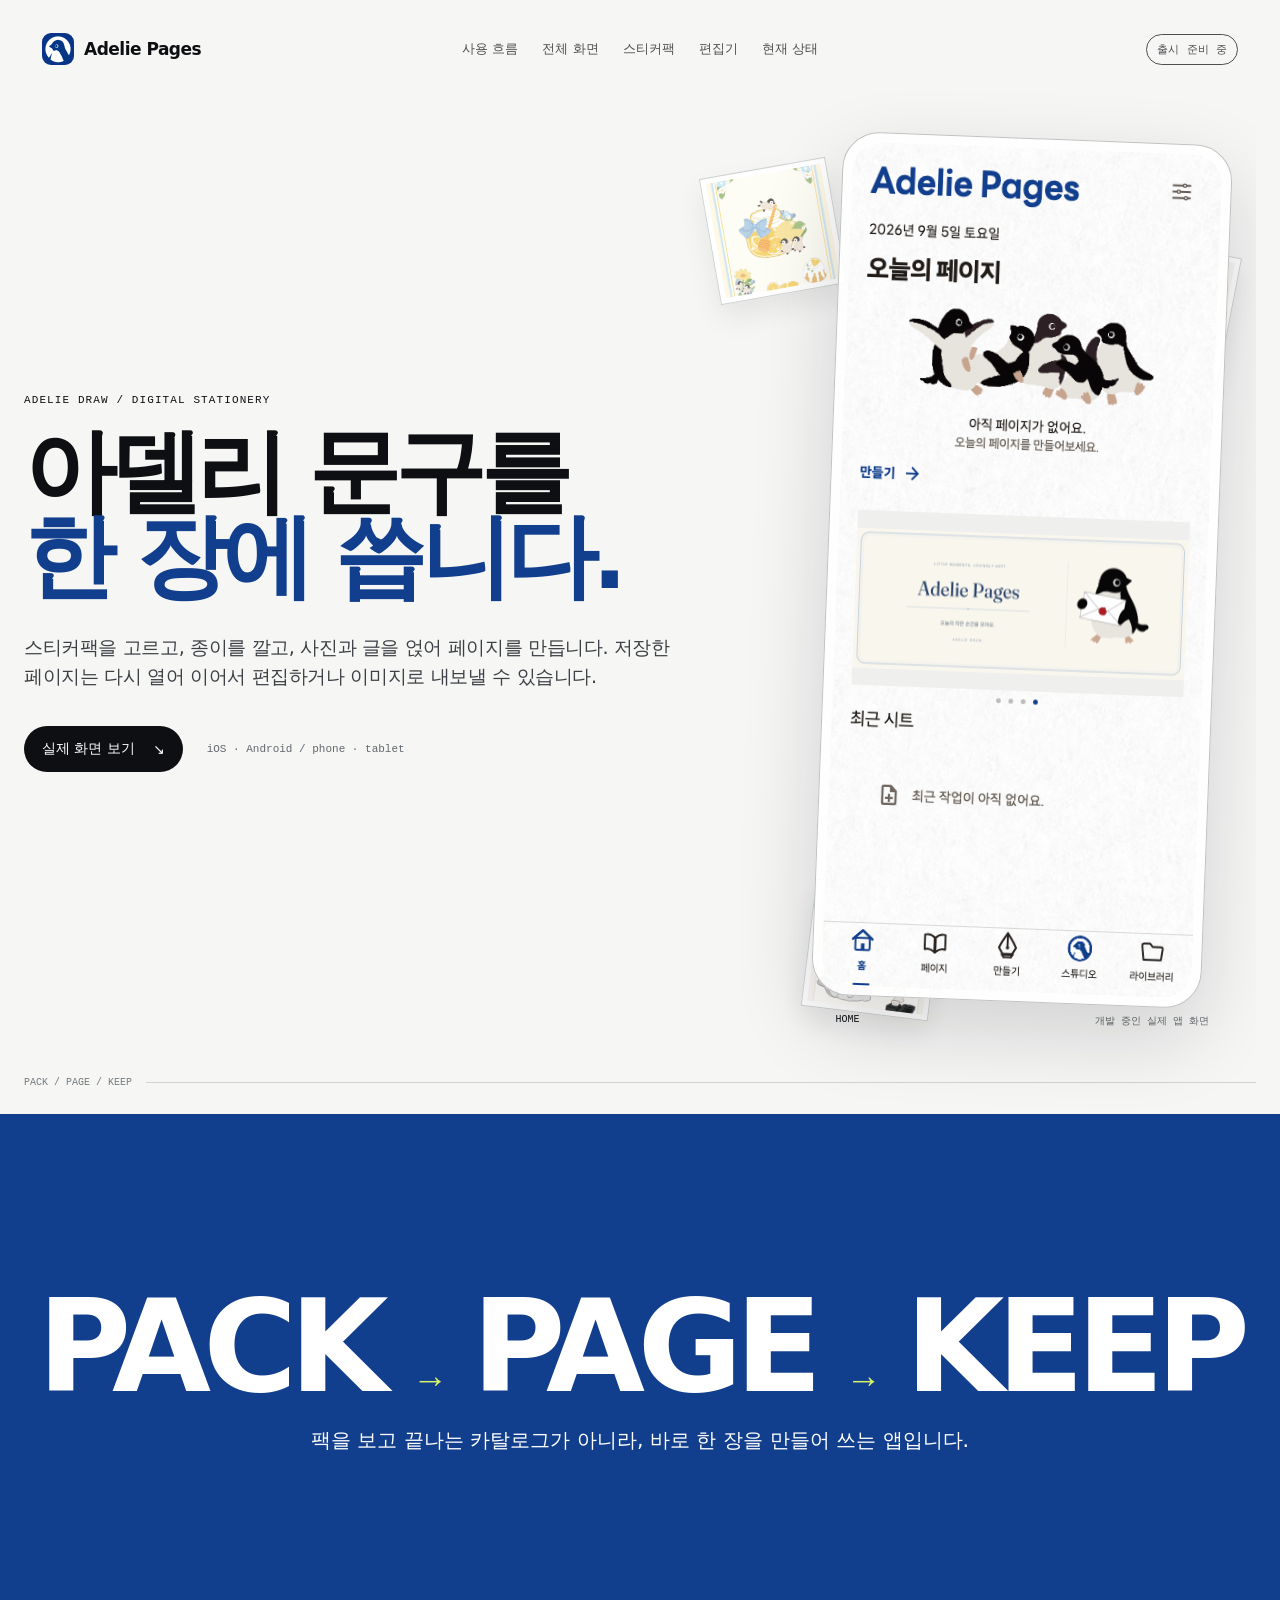
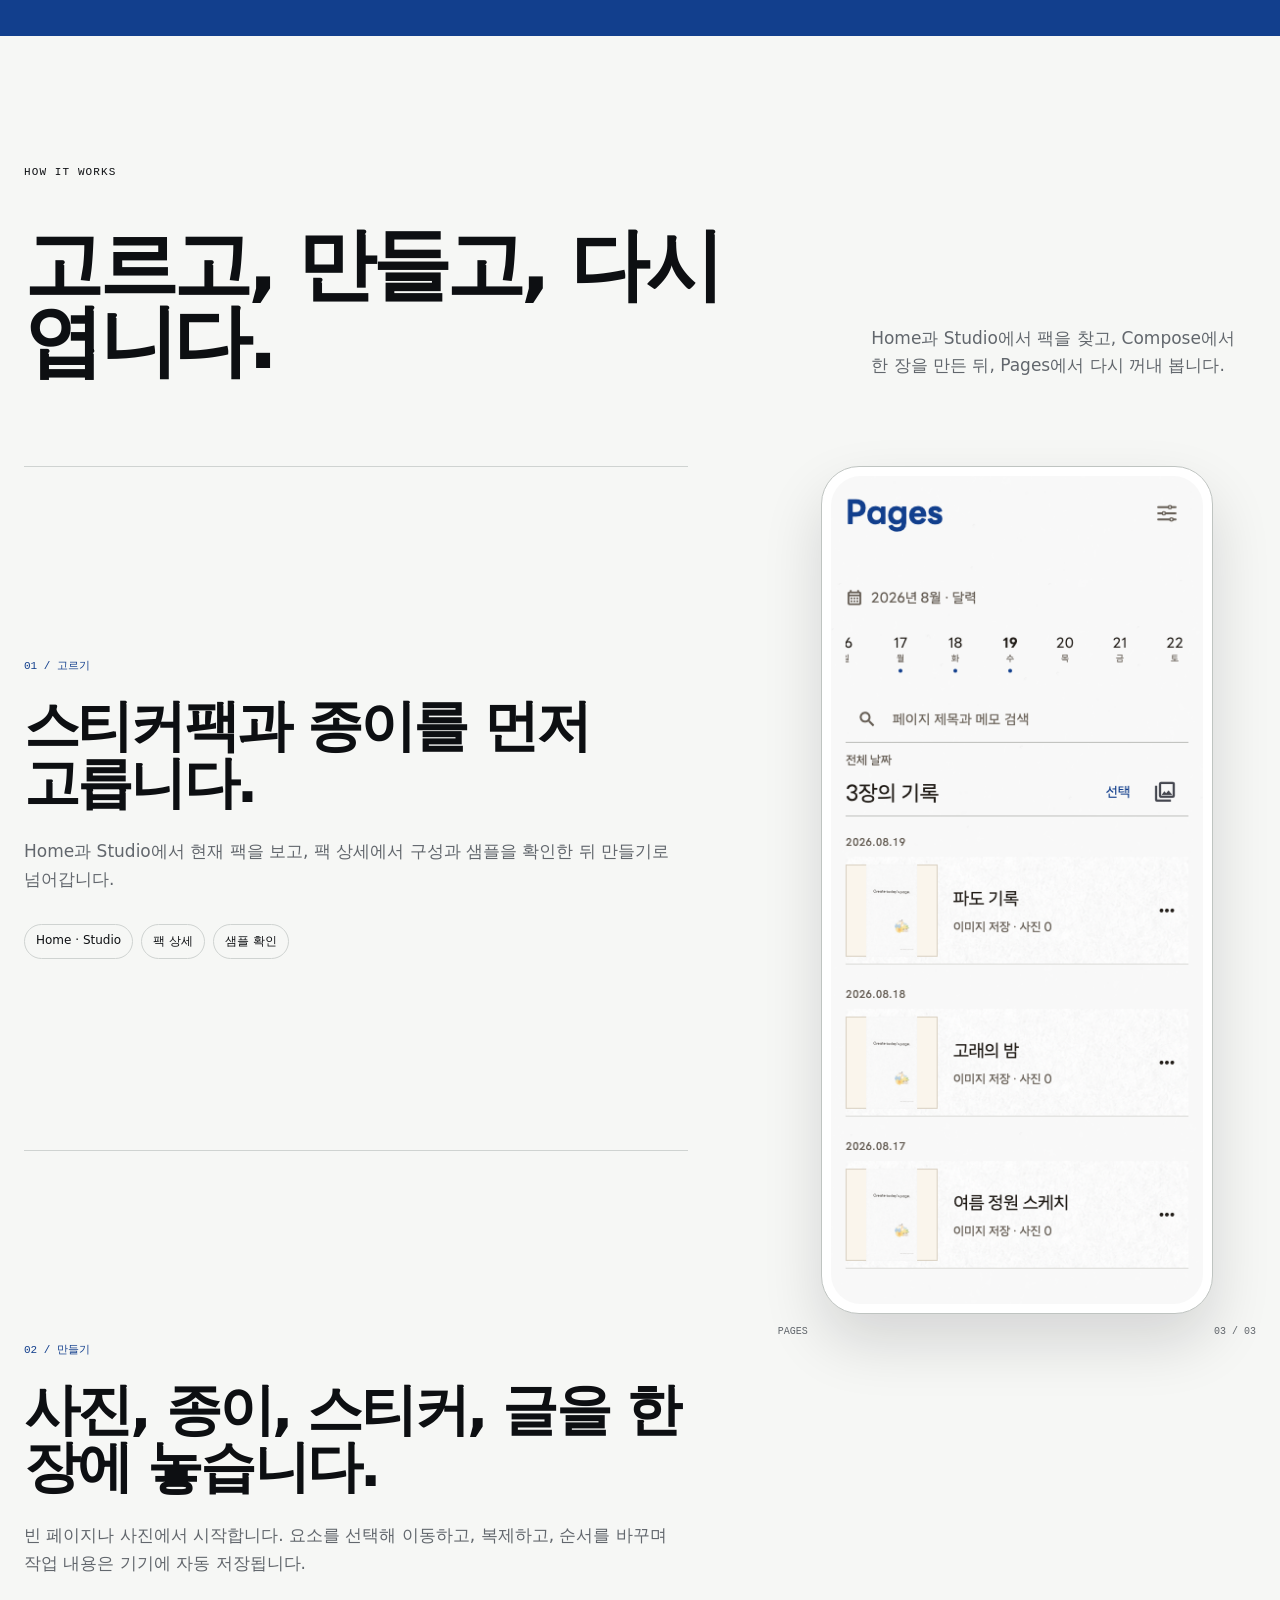
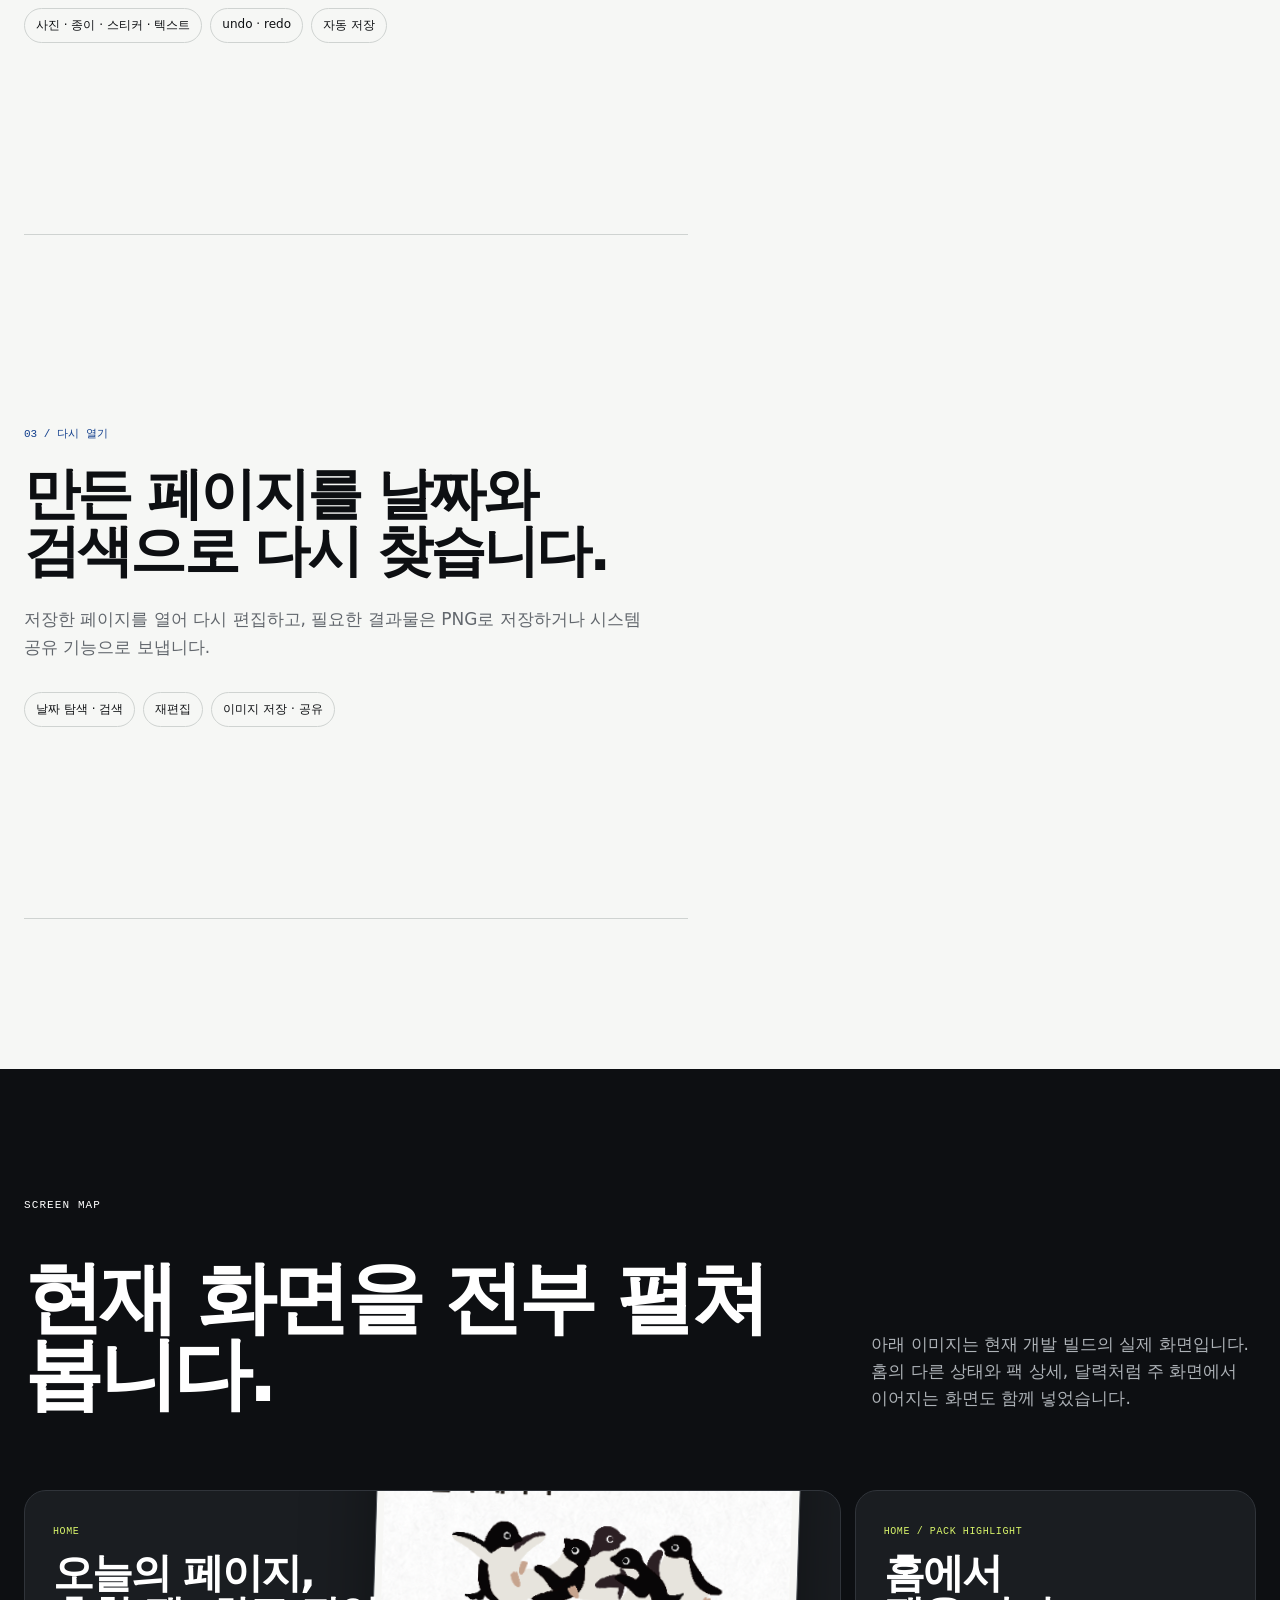
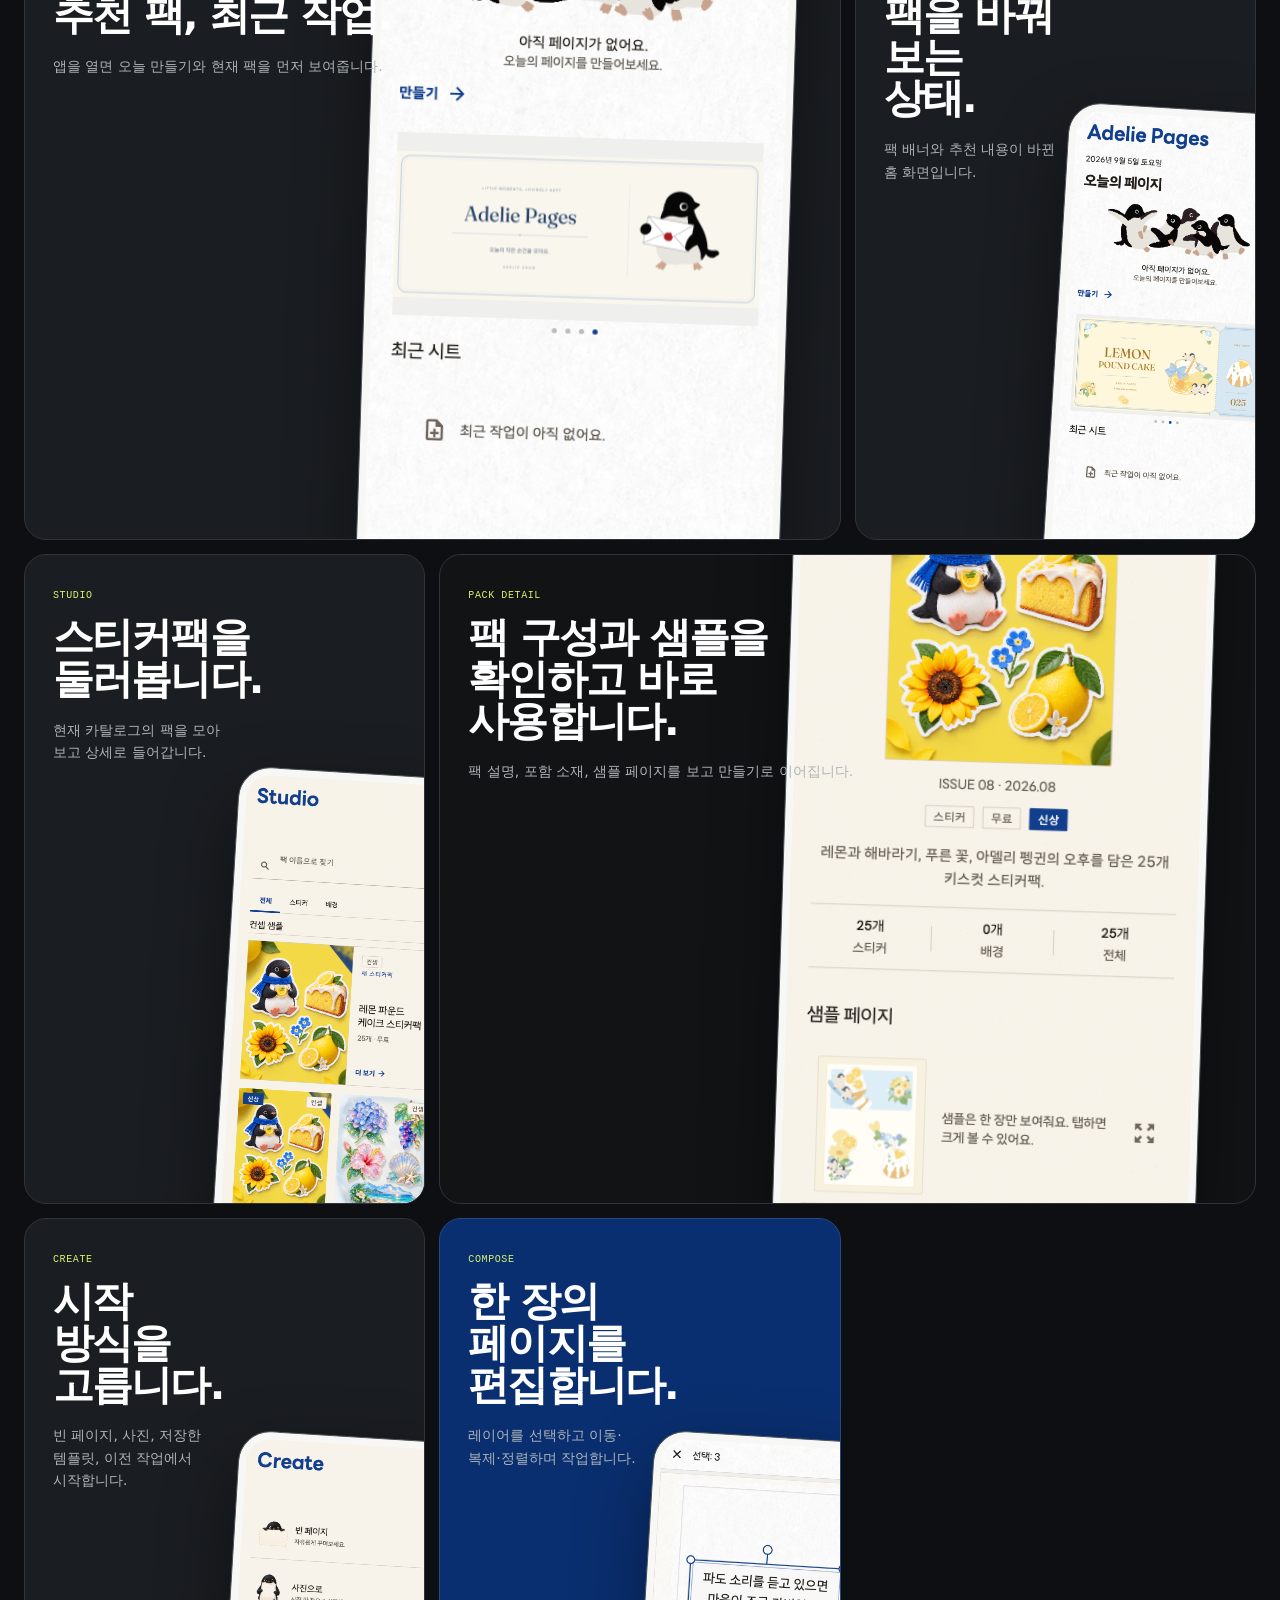
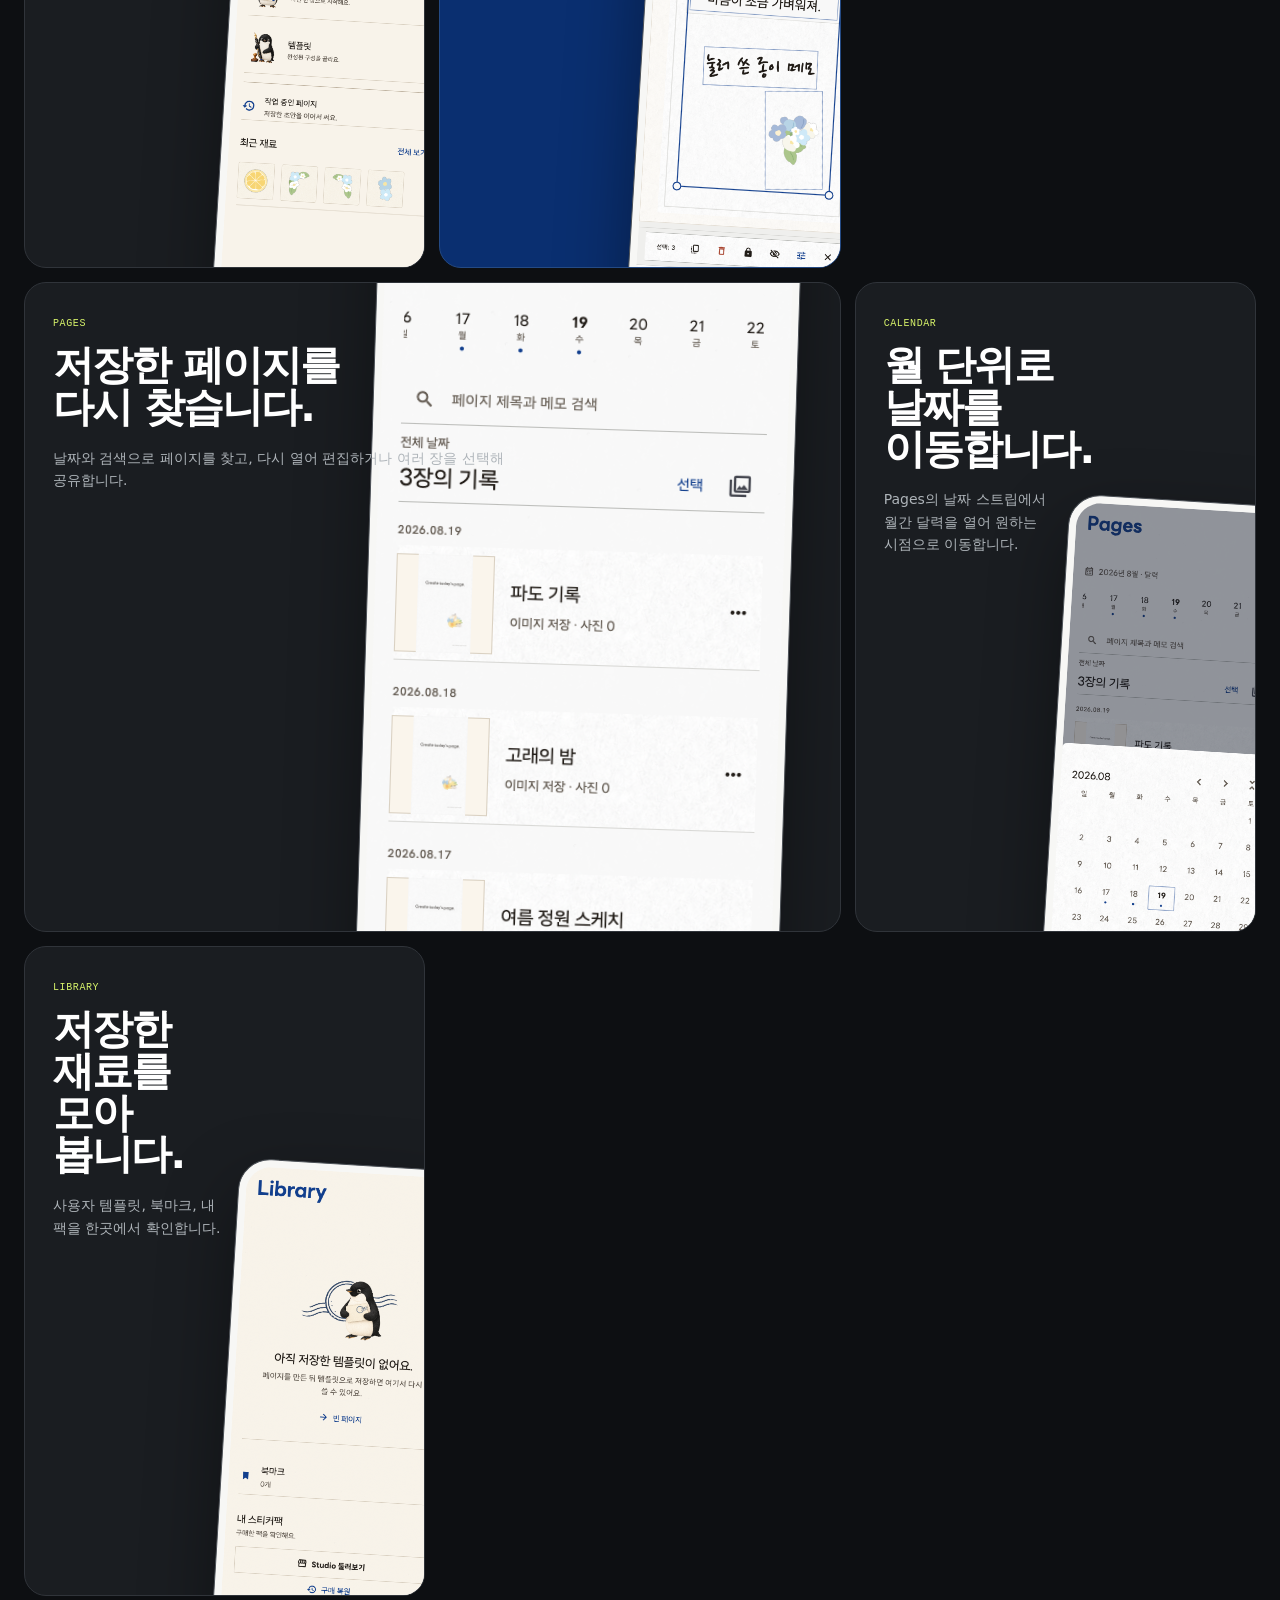
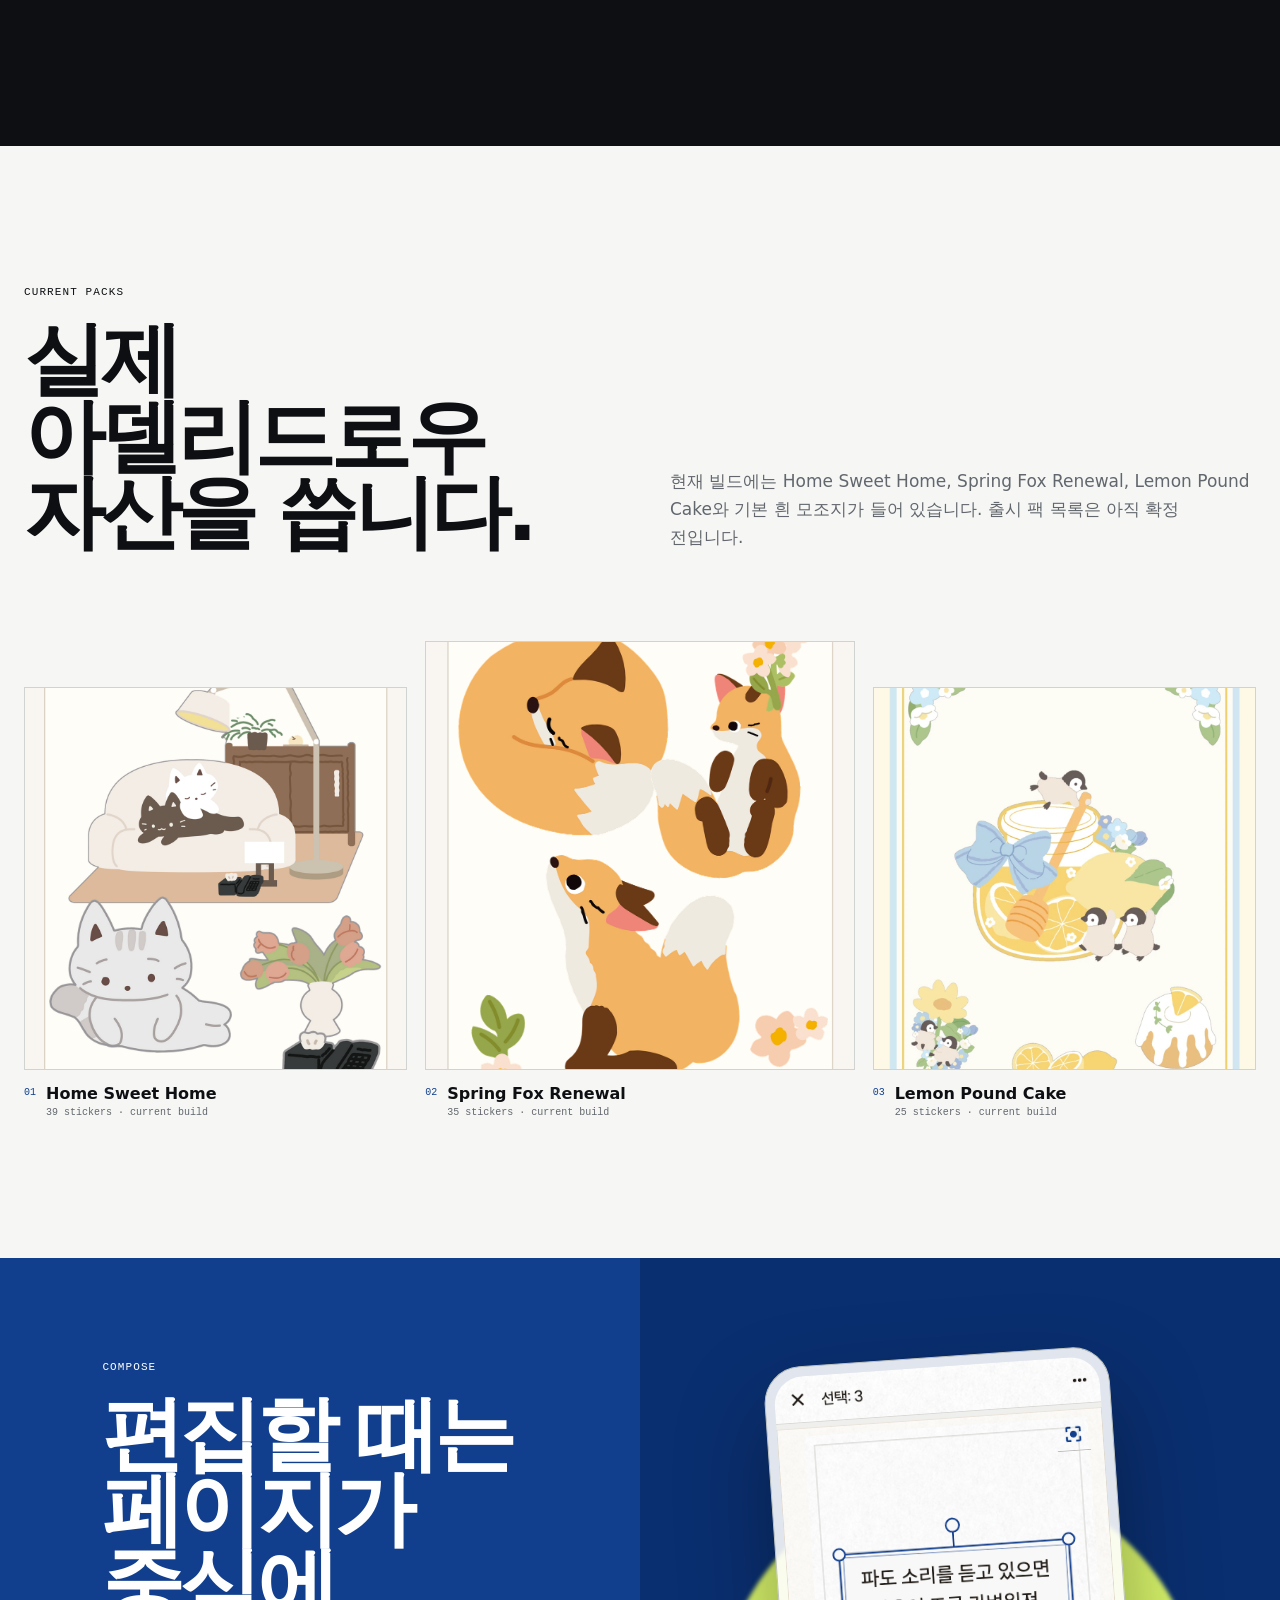
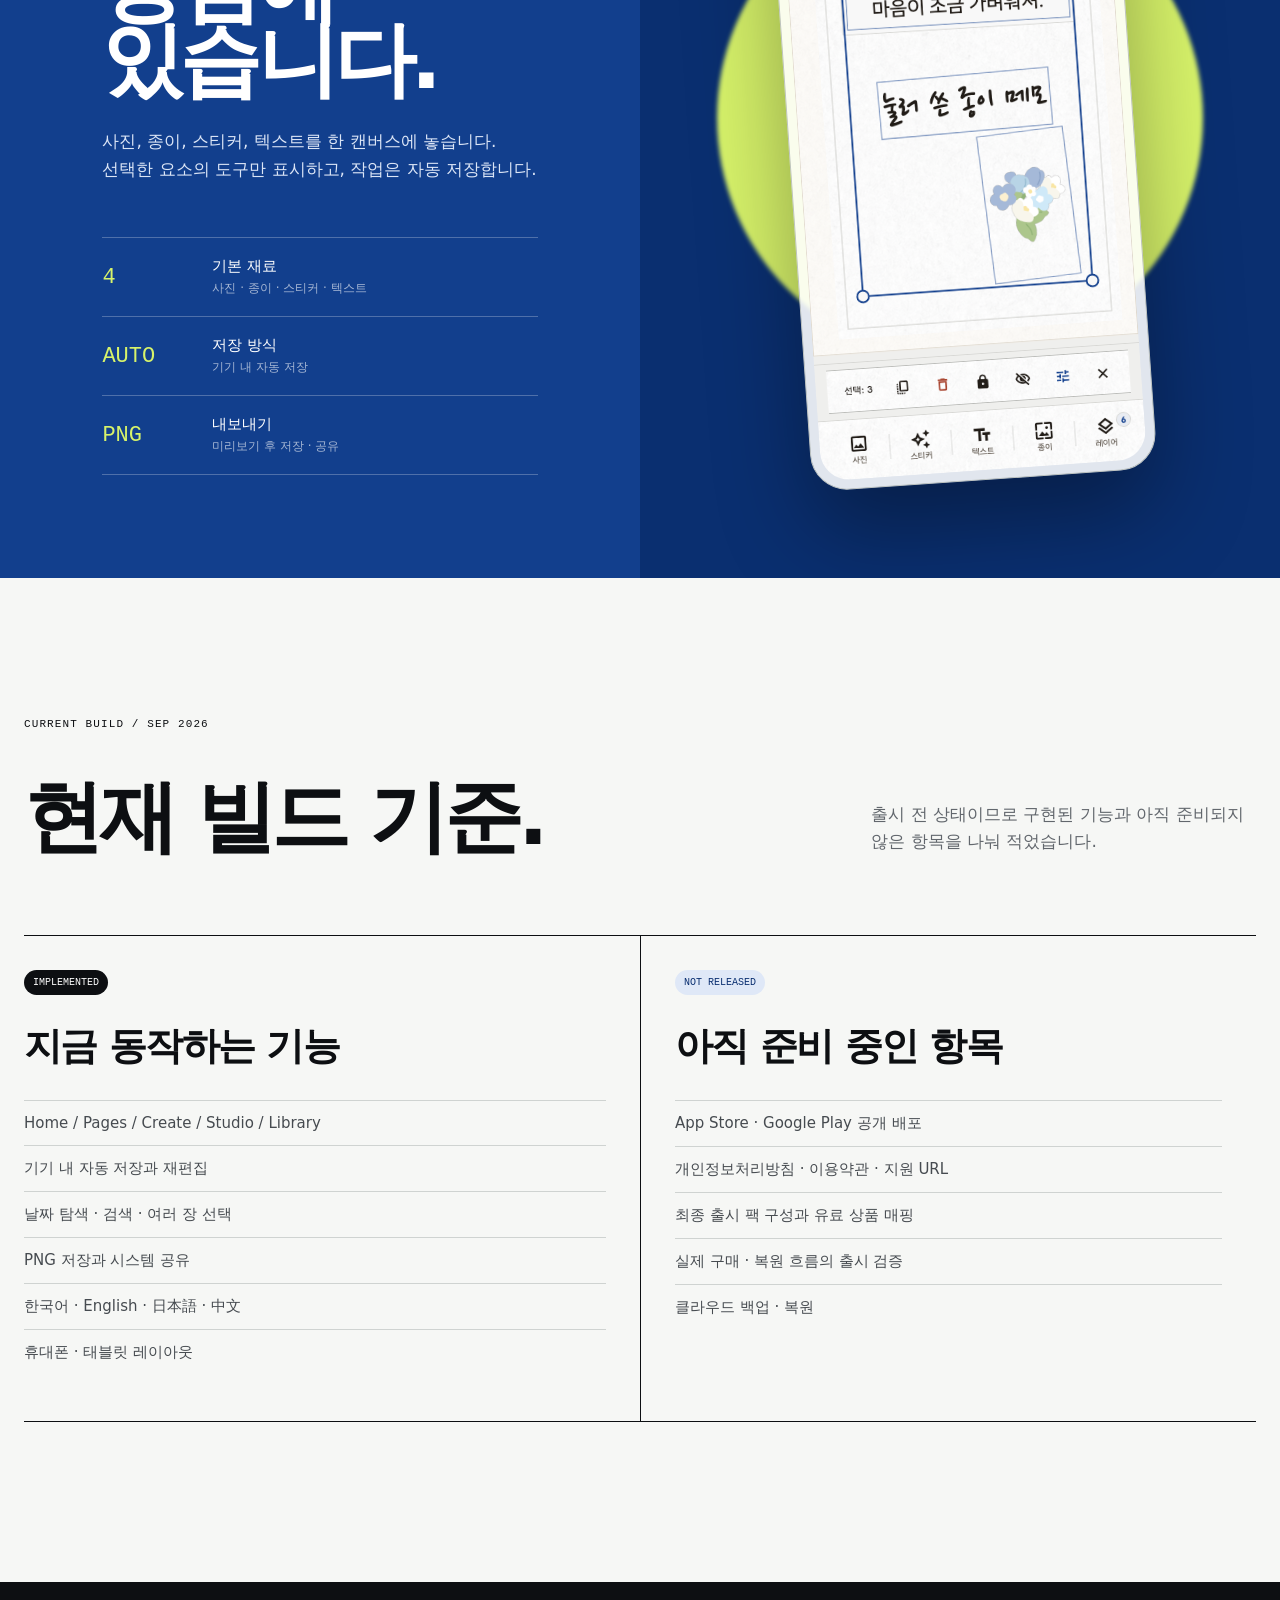
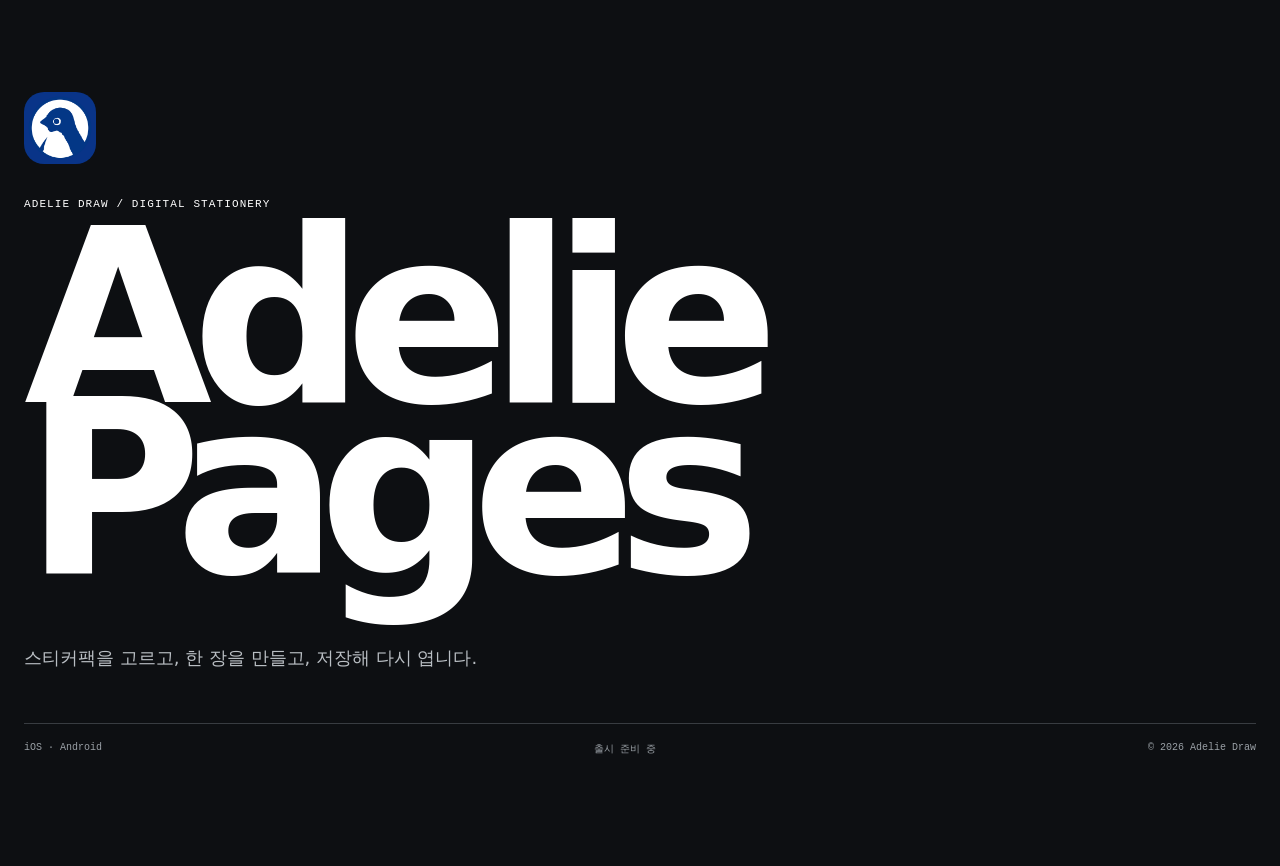
==== index.html @ 1300a8de "Deploy Adelie Pages Sol landing" ====
<!doctype html>
<html lang="ko">
<head>
  <meta charset="utf-8">
  <meta name="viewport" content="width=device-width, initial-scale=1">
  <title>Adelie Pages — 아델리드로우의 디지털 문구 앱</title>
  <meta name="description" content="아델리드로우의 스티커팩과 종이를 고르고, 사진과 글을 더해 한 장의 페이지를 만드는 iOS · Android 앱 Adelie Pages.">
  <meta name="theme-color" content="#f6f7f5">
  <meta property="og:type" content="website">
  <meta property="og:title" content="Adelie Pages">
  <meta property="og:description" content="스티커팩을 고르고, 한 장을 만들고, 저장해 다시 여는 아델리드로우의 디지털 문구 앱.">
  <meta property="og:image" content="./assets/img/screens/home.png">
  <link rel="icon" type="image/png" href="./assets/img/brand/app-icon.png">
  <link rel="stylesheet" href="./style.css">
</head>
<body>
  <a class="skip-link" href="#main">본문으로 건너뛰기</a>
  <div class="scroll-progress" aria-hidden="true"><span></span></div>

  <header class="topbar" data-header>
    <a class="brand" href="#top" aria-label="Adelie Pages 처음으로">
      <img src="./assets/img/brand/app-icon.png" width="32" height="32" alt="">
      <span>Adelie Pages</span>
    </a>
    <nav class="topnav" aria-label="페이지 섹션">
      <a href="#journey">사용 흐름</a>
      <a href="#screens">전체 화면</a>
      <a href="#packs">스티커팩</a>
      <a href="#editor">편집기</a>
      <a href="#status">현재 상태</a>
    </nav>
    <span class="release-pill">출시 준비 중</span>
  </header>

  <main id="main">
    <section class="hero" id="top">
      <div class="hero-orbit" aria-hidden="true">
        <figure class="orbit-card orbit-a"><img src="./assets/img/packs/lemon-pound-cake.webp" alt=""></figure>
        <figure class="orbit-card orbit-b"><img src="./assets/img/packs/spring-fox.webp" alt=""></figure>
        <figure class="orbit-card orbit-c"><img src="./assets/img/packs/home-sweet-home.webp" alt=""></figure>
      </div>

      <div class="hero-copy" data-reveal>
        <p class="kicker">ADELIE DRAW / DIGITAL STATIONERY</p>
        <h1>
          <span>아델리 문구를</span>
          <span>한 장에 씁니다.</span>
        </h1>
        <p class="hero-lede">스티커팩을 고르고, 종이를 깔고, 사진과 글을 얹어 페이지를 만듭니다. 저장한 페이지는 다시 열어 이어서 편집하거나 이미지로 내보낼 수 있습니다.</p>
        <div class="hero-actions">
          <a class="primary-link" href="#screens">실제 화면 보기 <span aria-hidden="true">↘</span></a>
          <span class="meta-line">iOS · Android / phone · tablet</span>
        </div>
      </div>

      <div class="hero-device" data-reveal>
        <div class="device-shell">
          <img src="./assets/img/screens/home.png" width="390" height="844" alt="Adelie Pages 홈 화면">
        </div>
        <p class="device-caption"><span>HOME</span> 개발 중인 실제 앱 화면</p>
      </div>

      <div class="hero-foot" aria-hidden="true">
        <span>PACK / PAGE / KEEP</span>
        <span class="hero-rule"></span>
      </div>
    </section>

    <section class="thesis" aria-label="제품 흐름">
      <div class="thesis-line" data-reveal>
        <span>PACK</span><i>→</i><span>PAGE</span><i>→</i><span>KEEP</span>
      </div>
      <p data-reveal>팩을 보고 끝나는 카탈로그가 아니라, 바로 한 장을 만들어 쓰는 앱입니다.</p>
    </section>

    <section class="journey" id="journey">
      <div class="section-head" data-reveal>
        <p class="kicker">HOW IT WORKS</p>
        <h2>고르고, 만들고, 다시 엽니다.</h2>
        <p>Home과 Studio에서 팩을 찾고, Compose에서 한 장을 만든 뒤, Pages에서 다시 꺼내 봅니다.</p>
      </div>

      <div class="story-layout">
        <div class="story-steps">
          <article class="story-step is-active" data-screen="studio" data-step>
            <span class="step-index">01 / 고르기</span>
            <h3>스티커팩과 종이를 먼저 고릅니다.</h3>
            <p>Home과 Studio에서 현재 팩을 보고, 팩 상세에서 구성과 샘플을 확인한 뒤 만들기로 넘어갑니다.</p>
            <ul>
              <li>Home · Studio</li>
              <li>팩 상세</li>
              <li>샘플 확인</li>
            </ul>
          </article>

          <article class="story-step" data-screen="compose" data-step>
            <span class="step-index">02 / 만들기</span>
            <h3>사진, 종이, 스티커, 글을 한 장에 놓습니다.</h3>
            <p>빈 페이지나 사진에서 시작합니다. 요소를 선택해 이동하고, 복제하고, 순서를 바꾸며 작업 내용은 기기에 자동 저장됩니다.</p>
            <ul>
              <li>사진 · 종이 · 스티커 · 텍스트</li>
              <li>undo · redo</li>
              <li>자동 저장</li>
            </ul>
          </article>

          <article class="story-step" data-screen="pages" data-step>
            <span class="step-index">03 / 다시 열기</span>
            <h3>만든 페이지를 날짜와 검색으로 다시 찾습니다.</h3>
            <p>저장한 페이지를 열어 다시 편집하고, 필요한 결과물은 PNG로 저장하거나 시스템 공유 기능으로 보냅니다.</p>
            <ul>
              <li>날짜 탐색 · 검색</li>
              <li>재편집</li>
              <li>이미지 저장 · 공유</li>
            </ul>
          </article>
        </div>

        <div class="story-stage" aria-live="polite">
          <div class="story-device">
            <img class="story-screen is-visible" data-story-image="studio" src="./assets/img/screens/studio.png" alt="Studio 화면">
            <img class="story-screen" data-story-image="compose" src="./assets/img/screens/compose.png" alt="편집 화면">
            <img class="story-screen" data-story-image="pages" src="./assets/img/screens/pages.png" alt="Pages 화면">
          </div>
          <div class="stage-label">
            <span data-stage-title>STUDIO</span>
            <span data-stage-count>01 / 03</span>
          </div>
        </div>
      </div>
    </section>

    <section class="screen-atlas" id="screens">
      <div class="section-head inverse" data-reveal>
        <p class="kicker">SCREEN MAP</p>
        <h2>현재 화면을 전부 펼쳐 봅니다.</h2>
        <p>아래 이미지는 현재 개발 빌드의 실제 화면입니다. 홈의 다른 상태와 팩 상세, 달력처럼 주 화면에서 이어지는 화면도 함께 넣었습니다.</p>
      </div>

      <div class="atlas-grid">
        <article class="atlas-card atlas-card-wide" data-reveal>
          <div class="atlas-copy">
            <span>HOME</span>
            <h3>오늘의 페이지, 추천 팩, 최근 작업.</h3>
            <p>앱을 열면 오늘 만들기와 현재 팩을 먼저 보여줍니다.</p>
          </div>
          <div class="atlas-phone"><img src="./assets/img/screens/home.png" alt="Adelie Pages Home 화면"></div>
        </article>

        <article class="atlas-card" data-reveal>
          <div class="atlas-copy">
            <span>HOME / PACK HIGHLIGHT</span>
            <h3>홈에서 팩을 바꿔 보는 상태.</h3>
            <p>팩 배너와 추천 내용이 바뀐 홈 화면입니다.</p>
          </div>
          <div class="atlas-phone"><img src="./assets/img/screens/home-lemon.png" alt="레몬 팩이 표시된 Home 화면"></div>
        </article>

        <article class="atlas-card" data-reveal>
          <div class="atlas-copy">
            <span>STUDIO</span>
            <h3>스티커팩을 둘러봅니다.</h3>
            <p>현재 카탈로그의 팩을 모아 보고 상세로 들어갑니다.</p>
          </div>
          <div class="atlas-phone"><img src="./assets/img/screens/studio.png" alt="Studio 화면"></div>
        </article>

        <article class="atlas-card atlas-card-wide atlas-card-dark" data-reveal>
          <div class="atlas-copy">
            <span>PACK DETAIL</span>
            <h3>팩 구성과 샘플을 확인하고 바로 사용합니다.</h3>
            <p>팩 설명, 포함 소재, 샘플 페이지를 보고 만들기로 이어집니다.</p>
          </div>
          <div class="atlas-phone"><img src="./assets/img/screens/pack-detail.png" alt="팩 상세 화면"></div>
        </article>

        <article class="atlas-card" data-reveal>
          <div class="atlas-copy">
            <span>CREATE</span>
            <h3>시작 방식을 고릅니다.</h3>
            <p>빈 페이지, 사진, 저장한 템플릿, 이전 작업에서 시작합니다.</p>
          </div>
          <div class="atlas-phone"><img src="./assets/img/screens/create.png" alt="Create 화면"></div>
        </article>

        <article class="atlas-card atlas-card-blue" data-reveal>
          <div class="atlas-copy">
            <span>COMPOSE</span>
            <h3>한 장의 페이지를 편집합니다.</h3>
            <p>레이어를 선택하고 이동·복제·정렬하며 작업합니다.</p>
          </div>
          <div class="atlas-phone"><img src="./assets/img/screens/compose.png" alt="Compose 편집 화면"></div>
        </article>

        <article class="atlas-card atlas-card-wide" data-reveal>
          <div class="atlas-copy">
            <span>PAGES</span>
            <h3>저장한 페이지를 다시 찾습니다.</h3>
            <p>날짜와 검색으로 페이지를 찾고, 다시 열어 편집하거나 여러 장을 선택해 공유합니다.</p>
          </div>
          <div class="atlas-phone"><img src="./assets/img/screens/pages.png" alt="Pages 화면"></div>
        </article>

        <article class="atlas-card" data-reveal>
          <div class="atlas-copy">
            <span>CALENDAR</span>
            <h3>월 단위로 날짜를 이동합니다.</h3>
            <p>Pages의 날짜 스트립에서 월간 달력을 열어 원하는 시점으로 이동합니다.</p>
          </div>
          <div class="atlas-phone"><img src="./assets/img/screens/calendar.png" alt="월간 달력 화면"></div>
        </article>

        <article class="atlas-card" data-reveal>
          <div class="atlas-copy">
            <span>LIBRARY</span>
            <h3>저장한 재료를 모아 봅니다.</h3>
            <p>사용자 템플릿, 북마크, 내 팩을 한곳에서 확인합니다.</p>
          </div>
          <div class="atlas-phone"><img src="./assets/img/screens/library.png" alt="Library 화면"></div>
        </article>
      </div>
    </section>

    <section class="pack-section" id="packs">
      <div class="pack-head" data-reveal>
        <div>
          <p class="kicker">CURRENT PACKS</p>
          <h2>실제 아델리드로우 자산을 씁니다.</h2>
        </div>
        <p>현재 빌드에는 Home Sweet Home, Spring Fox Renewal, Lemon Pound Cake와 기본 흰 모조지가 들어 있습니다. 출시 팩 목록은 아직 확정 전입니다.</p>
      </div>

      <div class="pack-rail" aria-label="현재 팩 예시">
        <figure class="pack-tile" data-reveal>
          <img src="./assets/img/packs/home-sweet-home.webp" alt="홈스윗홈 팩 커버">
          <figcaption><span>01</span><strong>Home Sweet Home</strong><small>39 stickers · current build</small></figcaption>
        </figure>
        <figure class="pack-tile pack-tile-tall" data-reveal>
          <img src="./assets/img/packs/spring-fox.webp" alt="봄여우 리뉴얼 팩 커버">
          <figcaption><span>02</span><strong>Spring Fox Renewal</strong><small>35 stickers · current build</small></figcaption>
        </figure>
        <figure class="pack-tile" data-reveal>
          <img src="./assets/img/packs/lemon-pound-cake.webp" alt="레몬 파운드 케이크 팩 커버">
          <figcaption><span>03</span><strong>Lemon Pound Cake</strong><small>25 stickers · current build</small></figcaption>
        </figure>
      </div>
    </section>

    <section class="editor-stage" id="editor">
      <div class="editor-copy" data-reveal>
        <p class="kicker">COMPOSE</p>
        <h2>편집할 때는 페이지가 중심에 있습니다.</h2>
        <p>사진, 종이, 스티커, 텍스트를 한 캔버스에 놓습니다. 선택한 요소의 도구만 표시하고, 작업은 자동 저장합니다.</p>
        <dl class="feature-list">
          <div><dt>4</dt><dd>기본 재료<br><span>사진 · 종이 · 스티커 · 텍스트</span></dd></div>
          <div><dt>AUTO</dt><dd>저장 방식<br><span>기기 내 자동 저장</span></dd></div>
          <div><dt>PNG</dt><dd>내보내기<br><span>미리보기 후 저장 · 공유</span></dd></div>
        </dl>
      </div>
      <div class="editor-phone" data-reveal>
        <div class="editor-halo" aria-hidden="true"></div>
        <div class="device-shell large"><img src="./assets/img/screens/compose.png" alt="Adelie Pages 편집 화면"></div>
      </div>
    </section>

    <section class="status-section" id="status">
      <div class="section-head" data-reveal>
        <p class="kicker">CURRENT BUILD / SEP 2026</p>
        <h2>현재 빌드 기준.</h2>
        <p>출시 전 상태이므로 구현된 기능과 아직 준비되지 않은 항목을 나눠 적었습니다.</p>
      </div>

      <div class="status-grid">
        <article data-reveal>
          <span class="status-mark status-ready">IMPLEMENTED</span>
          <h3>지금 동작하는 기능</h3>
          <ul>
            <li>Home / Pages / Create / Studio / Library</li>
            <li>기기 내 자동 저장과 재편집</li>
            <li>날짜 탐색 · 검색 · 여러 장 선택</li>
            <li>PNG 저장과 시스템 공유</li>
            <li>한국어 · English · 日本語 · 中文</li>
            <li>휴대폰 · 태블릿 레이아웃</li>
          </ul>
        </article>
        <article data-reveal>
          <span class="status-mark status-next">NOT RELEASED</span>
          <h3>아직 준비 중인 항목</h3>
          <ul>
            <li>App Store · Google Play 공개 배포</li>
            <li>개인정보처리방침 · 이용약관 · 지원 URL</li>
            <li>최종 출시 팩 구성과 유료 상품 매핑</li>
            <li>실제 구매 · 복원 흐름의 출시 검증</li>
            <li>클라우드 백업 · 복원</li>
          </ul>
        </article>
      </div>
    </section>

    <section class="finale">
      <div class="finale-icon" data-reveal><img src="./assets/img/brand/app-icon.png" alt=""></div>
      <p class="kicker" data-reveal>ADELIE DRAW / DIGITAL STATIONERY</p>
      <h2 data-reveal>Adelie<br>Pages</h2>
      <p class="finale-copy" data-reveal>스티커팩을 고르고, 한 장을 만들고, 저장해 다시 엽니다.</p>
      <div class="finale-meta" data-reveal>
        <span>iOS · Android</span>
        <span>출시 준비 중</span>
        <span>© 2026 Adelie Draw</span>
      </div>
    </section>
  </main>

  <script src="./app.js" defer></script>
</body>
</html>
---- style.css ----
@font-face {
  font-family: "LINESeedKR";
  src: url("./assets/fonts/LINESeedKR-Rg.otf") format("opentype");
  font-style: normal;
  font-weight: 400;
  font-display: swap;
}
@font-face {
  font-family: "LINESeedKR";
  src: url("./assets/fonts/LINESeedKR-Bd.otf") format("opentype");
  font-style: normal;
  font-weight: 700;
  font-display: swap;
}

:root {
  --paper: #f6f7f5;
  --paper-2: #ecefed;
  --ink: #0d0f12;
  --muted: #62676d;
  --line: #cfd3d1;
  --blue: #123f8d;
  --blue-dark: #0a2f70;
  --blue-soft: #dfe8f7;
  --white: #ffffff;
  --green: #d7f36a;
  --font: "LINESeedKR", Pretendard, "Apple SD Gothic Neo", system-ui, sans-serif;
  --mono: ui-monospace, SFMono-Regular, Menlo, Consolas, monospace;
  --page: min(1420px, calc(100vw - 48px));
}

* { box-sizing: border-box; }
html { scroll-behavior: smooth; }
body {
  margin: 0;
  background: var(--paper);
  color: var(--ink);
  font-family: var(--font);
  -webkit-font-smoothing: antialiased;
  text-rendering: optimizeLegibility;
  word-break: keep-all;
}
img { display: block; max-width: 100%; }
a { color: inherit; }
button, a { -webkit-tap-highlight-color: transparent; }

.skip-link {
  position: fixed;
  top: 12px;
  left: -999px;
  z-index: 200;
  background: var(--ink);
  color: white;
  padding: 10px 14px;
  border-radius: 999px;
}
.skip-link:focus { left: 12px; }

.scroll-progress {
  position: fixed;
  inset: 0 0 auto 0;
  height: 3px;
  z-index: 120;
  pointer-events: none;
}
.scroll-progress span {
  display: block;
  width: 100%;
  height: 100%;
  background: var(--green);
  transform-origin: 0 50%;
  transform: scaleX(0);
}

.topbar {
  position: fixed;
  z-index: 100;
  top: 18px;
  left: 50%;
  width: var(--page);
  transform: translateX(-50%);
  display: grid;
  grid-template-columns: 1fr auto 1fr;
  align-items: center;
  gap: 24px;
  min-height: 62px;
  padding: 0 18px;
  color: var(--ink);
  transition: width .45s cubic-bezier(.2,.8,.2,1), background .35s ease, border-radius .35s ease, color .35s ease, box-shadow .35s ease;
}
.topbar.is-collapsed {
  width: min(760px, calc(100vw - 28px));
  background: rgba(13,15,18,.92);
  color: white;
  border-radius: 999px;
  backdrop-filter: blur(16px);
  box-shadow: 0 10px 30px rgba(0,0,0,.14);
}
.brand {
  display: inline-flex;
  align-items: center;
  gap: 10px;
  font-size: 17px;
  font-weight: 700;
  text-decoration: none;
  letter-spacing: -.03em;
}
.brand img { width: 32px; height: 32px; border-radius: 9px; }
.topnav { display: flex; align-items: center; gap: 24px; font-size: 13px; }
.topnav a { text-decoration: none; opacity: .72; transition: opacity .2s ease; }
.topnav a:hover { opacity: 1; }
.release-pill {
  justify-self: end;
  font-family: var(--mono);
  font-size: 11px;
  letter-spacing: .02em;
  border: 1px solid currentColor;
  border-radius: 999px;
  padding: 7px 10px;
  opacity: .72;
}

.hero {
  position: relative;
  min-height: 100svh;
  display: grid;
  grid-template-columns: minmax(0, 1.08fr) minmax(340px, .72fr);
  align-items: center;
  gap: clamp(24px, 5vw, 92px);
  width: var(--page);
  margin: 0 auto;
  padding: 138px 0 86px;
  overflow: clip;
}
.hero-copy { position: relative; z-index: 3; max-width: 910px; }
.kicker {
  margin: 0 0 22px;
  font-family: var(--mono);
  font-size: 11px;
  line-height: 1.2;
  letter-spacing: .1em;
  text-transform: uppercase;
}
.hero h1 {
  margin: 0;
  font-size: clamp(58px, 7.2vw, 126px);
  line-height: .92;
  letter-spacing: -.065em;
  font-weight: 700;
}
.hero h1 span { display: block; }
.hero h1 span:last-child { color: var(--blue); }
.hero-lede {
  max-width: 670px;
  margin: 34px 0 0;
  font-size: clamp(17px, 1.5vw, 22px);
  line-height: 1.55;
  color: #3d4146;
  letter-spacing: -.02em;
}
.hero-actions {
  display: flex;
  align-items: center;
  gap: 24px;
  flex-wrap: wrap;
  margin-top: 34px;
}
.primary-link {
  display: inline-flex;
  align-items: center;
  gap: 18px;
  background: var(--ink);
  color: white;
  text-decoration: none;
  padding: 14px 18px;
  border-radius: 999px;
  font-size: 14px;
  transition: transform .2s ease, background .2s ease;
}
.primary-link:hover { transform: translateY(-2px); background: var(--blue); }
.meta-line { font-family: var(--mono); font-size: 11px; color: var(--muted); }

.hero-device {
  position: relative;
  z-index: 4;
  align-self: center;
  justify-self: center;
  width: min(100%, 390px);
}
.device-shell {
  width: 100%;
  padding: 9px;
  border: 1px solid #bec3c0;
  border-radius: 37px;
  background: rgba(255,255,255,.88);
  box-shadow: 0 30px 80px rgba(13,15,18,.16);
  transform: rotate(2.2deg);
}
.device-shell img { width: 100%; border-radius: 29px; }
.device-caption {
  display: flex;
  justify-content: space-between;
  gap: 12px;
  margin: 12px 8px 0;
  font-family: var(--mono);
  font-size: 10px;
  color: var(--muted);
}
.device-caption span { color: var(--ink); }
.hero-orbit { position: absolute; inset: 0; z-index: 1; pointer-events: none; }
.orbit-card {
  position: absolute;
  width: clamp(94px, 10vw, 172px);
  margin: 0;
  padding: 5px;
  background: white;
  border: 1px solid var(--line);
  box-shadow: 0 14px 30px rgba(13,15,18,.08);
  transition: transform .3s ease-out;
}
.orbit-card img { width: 100%; aspect-ratio: 1; object-fit: cover; }
.orbit-a { right: 34%; top: 15%; transform: rotate(-10deg); }
.orbit-b { right: 2%; top: 22%; transform: rotate(11deg); }
.orbit-c { right: 26%; bottom: 9%; transform: rotate(7deg); }
.hero-foot {
  position: absolute;
  bottom: 26px;
  left: 0;
  right: 0;
  display: flex;
  align-items: center;
  gap: 14px;
  font-family: var(--mono);
  font-size: 10px;
  color: #73797d;
}
.hero-rule { flex: 1; height: 1px; background: var(--line); }

.thesis {
  min-height: 58svh;
  display: grid;
  place-content: center;
  gap: 28px;
  padding: 90px 24px;
  background: var(--blue);
  color: white;
  text-align: center;
}
.thesis-line {
  display: flex;
  justify-content: center;
  align-items: baseline;
  gap: clamp(14px, 3vw, 44px);
  font-size: clamp(54px, 10vw, 166px);
  line-height: .8;
  letter-spacing: -.06em;
  font-weight: 700;
}
.thesis-line i { font-family: var(--mono); font-style: normal; font-size: .28em; color: var(--green); }
.thesis p { margin: 0; font-size: clamp(17px, 1.6vw, 24px); opacity: .8; }

.section-head {
  width: var(--page);
  margin: 0 auto;
  display: grid;
  grid-template-columns: minmax(0, 1.35fr) minmax(280px, .65fr);
  gap: 48px;
  align-items: end;
}
.section-head .kicker { grid-column: 1 / -1; margin-bottom: 0; }
.section-head h2 {
  margin: 0;
  font-size: clamp(48px, 6.2vw, 104px);
  line-height: .96;
  letter-spacing: -.055em;
}
.section-head > p:last-child {
  margin: 0;
  max-width: 520px;
  color: var(--muted);
  font-size: 17px;
  line-height: 1.6;
}

.journey { padding: 130px 0 150px; }
.story-layout {
  width: var(--page);
  margin: 86px auto 0;
  display: grid;
  grid-template-columns: minmax(0, 1fr) minmax(360px, .72fr);
  gap: clamp(40px, 7vw, 120px);
  align-items: start;
}
.story-steps { border-top: 1px solid var(--line); }
.story-step {
  min-height: 76svh;
  display: flex;
  flex-direction: column;
  justify-content: center;
  border-bottom: 1px solid var(--line);
  opacity: .34;
  transition: opacity .45s ease;
}
.story-step.is-active { opacity: 1; }
.step-index { font-family: var(--mono); font-size: 11px; color: var(--blue); margin-bottom: 24px; }
.story-step h3 {
  max-width: 760px;
  margin: 0;
  font-size: clamp(40px, 4.4vw, 76px);
  line-height: 1.02;
  letter-spacing: -.05em;
}
.story-step > p {
  max-width: 650px;
  margin: 26px 0 0;
  color: var(--muted);
  line-height: 1.65;
  font-size: 17px;
}
.story-step ul {
  display: flex;
  flex-wrap: wrap;
  gap: 8px;
  padding: 0;
  margin: 30px 0 0;
  list-style: none;
}
.story-step li {
  border: 1px solid var(--line);
  border-radius: 999px;
  padding: 8px 11px;
  font-size: 12px;
}
.story-stage {
  position: sticky;
  top: 120px;
  min-height: calc(100svh - 150px);
  display: grid;
  align-content: center;
}
.story-device {
  position: relative;
  width: min(100%, 392px);
  aspect-ratio: 390 / 844;
  justify-self: center;
  border-radius: 38px;
  border: 1px solid #bfc4c1;
  background: white;
  box-shadow: 0 28px 60px rgba(13,15,18,.14);
  overflow: hidden;
}
.story-screen {
  position: absolute;
  inset: 9px;
  width: calc(100% - 18px);
  height: calc(100% - 18px);
  object-fit: cover;
  border-radius: 30px;
  opacity: 0;
  transform: scale(.975);
  transition: opacity .45s ease, transform .65s cubic-bezier(.2,.8,.2,1);
}
.story-screen.is-visible { opacity: 1; transform: scale(1); }
.stage-label {
  display: flex;
  justify-content: space-between;
  margin-top: 12px;
  font-family: var(--mono);
  font-size: 10px;
  color: var(--muted);
}


.pack-section { padding: 140px 0; overflow: hidden; }
.pack-head {
  width: var(--page);
  margin: 0 auto;
  display: grid;
  grid-template-columns: 1fr 1fr;
  gap: 60px;
  align-items: end;
}
.pack-head h2 { margin: 0; font-size: clamp(50px, 6.3vw, 102px); line-height: .95; letter-spacing: -.055em; }
.pack-head > p { margin: 0; max-width: 580px; color: var(--muted); line-height: 1.65; font-size: 17px; }
.pack-rail {
  width: var(--page);
  margin: 90px auto 0;
  display: grid;
  grid-template-columns: 1fr 1.12fr 1fr;
  gap: 18px;
  align-items: end;
}
.pack-tile { margin: 0; }
.pack-tile img { width: 100%; aspect-ratio: 1; object-fit: cover; background: white; border: 1px solid var(--line); }
.pack-tile-tall { transform: translateY(42px); }
.pack-tile figcaption { display: grid; grid-template-columns: auto 1fr; column-gap: 10px; row-gap: 4px; padding-top: 14px; }
.pack-tile figcaption span { grid-row: 1 / span 2; font-family: var(--mono); font-size: 10px; color: var(--blue); padding-top: 3px; }
.pack-tile strong { font-size: 16px; }
.pack-tile small { font-family: var(--mono); font-size: 10px; color: var(--muted); }

.editor-stage {
  min-height: 100svh;
  display: grid;
  grid-template-columns: 1fr 1fr;
  background: var(--blue);
  color: white;
}
.editor-copy {
  display: flex;
  flex-direction: column;
  justify-content: center;
  padding: clamp(70px, 8vw, 140px);
}
.editor-copy h2 { margin: 0; font-size: clamp(56px, 6.4vw, 112px); line-height: .92; letter-spacing: -.06em; }
.editor-copy > p:not(.kicker) { max-width: 620px; margin: 30px 0 0; color: #dbe5f6; font-size: 17px; line-height: 1.65; }
.feature-list { margin: 54px 0 0; border-top: 1px solid rgba(255,255,255,.26); }
.feature-list div { display: grid; grid-template-columns: 90px 1fr; gap: 20px; align-items: center; padding: 18px 0; border-bottom: 1px solid rgba(255,255,255,.26); }
.feature-list dt { font-family: var(--mono); font-size: 22px; color: var(--green); }
.feature-list dd { margin: 0; font-size: 15px; line-height: 1.4; }
.feature-list dd span { opacity: .62; font-size: 12px; }
.editor-phone {
  position: relative;
  display: grid;
  place-items: center;
  min-height: 100%;
  overflow: hidden;
  background: var(--blue-dark);
}
.editor-halo {
  position: absolute;
  width: 76%;
  aspect-ratio: 1;
  border-radius: 50%;
  background: var(--green);
  filter: blur(2px);
}
.device-shell.large { position: relative; width: min(54%, 430px); transform: rotate(-4deg); box-shadow: 0 42px 90px rgba(0,0,0,.35); }

.status-section { padding: 140px 0 160px; }
.status-grid {
  width: var(--page);
  margin: 80px auto 0;
  display: grid;
  grid-template-columns: 1fr 1fr;
  border-top: 1px solid var(--ink);
  border-bottom: 1px solid var(--ink);
}
.status-grid article { padding: 34px 34px 46px 0; }
.status-grid article + article { border-left: 1px solid var(--ink); padding-left: 34px; }
.status-mark { display: inline-block; padding: 7px 9px; border-radius: 999px; font-family: var(--mono); font-size: 10px; }
.status-ready { background: var(--ink); color: white; }
.status-next { background: var(--blue-soft); color: var(--blue-dark); }
.status-grid h3 { margin: 26px 0 0; font-size: clamp(28px, 3vw, 48px); letter-spacing: -.04em; }
.status-grid ul { list-style: none; padding: 0; margin: 28px 0 0; }
.status-grid li { padding: 13px 0; border-top: 1px solid var(--line); color: #464b50; font-size: 15px; }

.finale {
  min-height: 95svh;
  display: flex;
  flex-direction: column;
  justify-content: flex-end;
  padding: 110px max(24px, calc((100vw - min(1420px, calc(100vw - 48px))) / 2));
  background: var(--ink);
  color: white;
  overflow: hidden;
}
.finale-icon { width: 72px; height: 72px; margin-bottom: 34px; }
.finale-icon img { border-radius: 20px; }
.finale h2 { margin: 0; font-size: clamp(108px, 19vw, 320px); line-height: .7; letter-spacing: -.085em; }
.finale-copy { max-width: 650px; margin: 70px 0 0; color: #b9bec3; font-size: 18px; line-height: 1.6; }
.finale-meta { display: flex; flex-wrap: wrap; justify-content: space-between; gap: 20px; margin-top: 50px; padding-top: 18px; border-top: 1px solid #383c41; font-family: var(--mono); font-size: 10px; color: #9aa0a6; }

[data-reveal] { opacity: 0; transform: translateY(28px); transition: opacity .75s ease, transform .85s cubic-bezier(.2,.8,.2,1); }
[data-reveal].is-visible { opacity: 1; transform: translateY(0); }

@media (max-width: 1050px) {
  :root { --page: min(100% - 32px, 920px); }
  .topbar { grid-template-columns: 1fr auto; }
  .topnav { display: none; }
  .hero { grid-template-columns: 1fr .62fr; gap: 18px; }
  .hero h1 { font-size: clamp(54px, 8.8vw, 88px); }
  .orbit-a { right: 33%; top: 11%; }
  .orbit-b { right: 0; top: 18%; }
  .story-layout { grid-template-columns: 1fr minmax(300px, .72fr); }
  .editor-stage { grid-template-columns: 1fr 1fr; }
  .editor-copy { padding: 70px 46px; }
  .device-shell.large { width: 68%; }
}

@media (max-width: 760px) {
  :root { --page: calc(100vw - 28px); }
  .topbar { top: 10px; min-height: 54px; padding: 0 12px; }
  .topbar.is-collapsed { width: calc(100vw - 20px); }
  .brand { font-size: 15px; }
  .brand img { width: 28px; height: 28px; }
  .release-pill { font-size: 9px; padding: 6px 8px; }

  .hero { min-height: auto; display: block; padding: 126px 0 70px; }
  .hero h1 { font-size: clamp(52px, 15.5vw, 82px); line-height: .93; }
  .hero-lede { font-size: 16px; margin-top: 28px; }
  .hero-device { width: 70vw; margin: 56px auto 0; }
  .orbit-card { width: 92px; }
  .orbit-a { right: auto; left: -18px; top: 44%; }
  .orbit-b { right: -28px; top: 51%; }
  .orbit-c { right: auto; left: 2px; bottom: 6%; }
  .hero-foot { display: none; }

  .thesis { min-height: 48svh; padding: 80px 18px; }
  .thesis-line { flex-wrap: wrap; gap: 10px 18px; font-size: clamp(50px, 19vw, 88px); }
  .thesis-line i { font-size: .36em; }

  .section-head { display: block; }
  .section-head .kicker { margin-bottom: 20px; }
  .section-head h2 { font-size: clamp(46px, 13vw, 72px); }
  .section-head > p:last-child { margin-top: 24px; font-size: 15px; }

  .journey { padding: 90px 0 100px; }
  .story-layout { display: block; margin-top: 58px; }
  .story-stage { display: none; }
  .story-step { min-height: auto; padding: 58px 0; opacity: 1; }
  .story-step h3 { font-size: clamp(36px, 10vw, 54px); }
  .story-step > p { font-size: 15px; }

  .pack-section { padding: 94px 0 110px; }
  .pack-head { display: block; }
  .pack-head h2 { font-size: clamp(48px, 13vw, 72px); }
  .pack-head > p { margin-top: 26px; font-size: 15px; }
  .pack-rail { display: flex; overflow-x: auto; scroll-snap-type: x mandatory; width: 100%; padding: 0 14px 16px; gap: 12px; }
  .pack-tile { min-width: 78vw; scroll-snap-align: center; }
  .pack-tile-tall { transform: none; }

  .editor-stage { display: block; }
  .editor-copy { padding: 90px 24px 70px; }
  .editor-copy h2 { font-size: clamp(54px, 14vw, 78px); }
  .editor-phone { min-height: 82svh; }
  .device-shell.large { width: 62%; }

  .status-section { padding: 94px 0 100px; }
  .status-grid { display: block; margin-top: 54px; }
  .status-grid article, .status-grid article + article { padding: 28px 0 42px; border-left: 0; }
  .status-grid article + article { border-top: 1px solid var(--ink); }

  .finale { min-height: 82svh; padding: 90px 16px 36px; }
  .finale h2 { font-size: clamp(92px, 30vw, 160px); line-height: .72; }
  .finale-copy { margin-top: 48px; font-size: 16px; }
}

@media (prefers-reduced-motion: reduce) {
  html { scroll-behavior: auto; }
  *, *::before, *::after { animation: none !important; transition-duration: 0.001ms !important; }
  [data-reveal] { opacity: 1; transform: none; }
}

/* Full screen map */
.screen-atlas {
  background: var(--ink);
  color: white;
  padding: 130px 0 150px;
}
.screen-atlas .section-head > p:last-child { color: #adb2b7; }
.atlas-grid {
  width: var(--page);
  margin: 78px auto 0;
  display: grid;
  grid-template-columns: repeat(12, 1fr);
  gap: 14px;
}
.atlas-card {
  position: relative;
  grid-column: span 4;
  min-height: 650px;
  overflow: hidden;
  border: 1px solid #30343a;
  border-radius: 22px;
  background: #1a1d21;
  isolation: isolate;
}
.atlas-card-wide { grid-column: span 8; }
.atlas-card-dark { background: #111315; }
.atlas-card-blue { background: var(--blue-dark); border-color: #244a84; }
.atlas-copy {
  position: relative;
  z-index: 3;
  padding: 28px;
  max-width: 600px;
}
.atlas-copy span {
  font-family: var(--mono);
  font-size: 10px;
  letter-spacing: .06em;
  color: var(--green);
}
.atlas-copy h3 {
  margin: 15px 0 0;
  max-width: 12ch;
  font-size: clamp(30px, 3.2vw, 54px);
  line-height: 1.02;
  letter-spacing: -.045em;
}
.atlas-copy p {
  max-width: 500px;
  margin: 18px 0 0;
  color: #aeb4b9;
  font-size: 14px;
  line-height: 1.6;
}
.atlas-phone {
  position: absolute;
  z-index: 2;
  right: -8%;
  bottom: -12%;
  width: min(73%, 430px);
  padding: 7px;
  border: 1px solid #4c5157;
  border-radius: 32px;
  background: #f7f7f5;
  box-shadow: 0 28px 70px rgba(0,0,0,.38);
  transform: rotate(3.5deg);
  transition: transform .6s cubic-bezier(.2,.8,.2,1);
}
.atlas-card-wide .atlas-phone {
  width: min(52%, 500px);
  right: 6%;
  bottom: -16%;
  transform: rotate(1.8deg);
}
.atlas-phone img {
  width: 100%;
  border-radius: 25px;
}
.atlas-card:hover .atlas-phone { transform: translateY(-12px) rotate(1deg); }
.atlas-card-wide:hover .atlas-phone { transform: translateY(-12px) rotate(.5deg); }

@media (max-width: 1050px) {
  .atlas-card,
  .atlas-card-wide { grid-column: span 6; min-height: 620px; }
  .atlas-card:first-child { grid-column: span 12; }
  .atlas-card:first-child .atlas-phone { width: min(46%, 440px); right: 7%; }
}

@media (max-width: 760px) {
  .screen-atlas { padding: 90px 0 100px; }
  .atlas-grid { display: block; margin-top: 54px; }
  .atlas-card,
  .atlas-card-wide,
  .atlas-card:first-child {
    min-height: 570px;
    margin-bottom: 12px;
  }
  .atlas-copy { padding: 22px; }
  .atlas-copy h3 { font-size: 36px; }
  .atlas-copy p { font-size: 13px; }
  .atlas-phone,
  .atlas-card-wide .atlas-phone,
  .atlas-card:first-child .atlas-phone {
    width: 72%;
    right: -3%;
    bottom: -10%;
  }
}

/* Narrow-screen corrections verified against 390px viewport. */
@media (max-width: 760px) {
  body { overflow-x: hidden; }
  .hero h1 {
    max-width: 100%;
    font-size: clamp(46px, 13.6vw, 56px);
    line-height: .94;
    letter-spacing: -.07em;
  }
  .hero h1 span { max-width: 100%; }
  .hero-lede { max-width: 34ch; }
  .topbar { width: calc(100vw - 20px); }
  .release-pill { display: inline-block; white-space: nowrap; }
}

/* Screen-map readability: phone art never covers the explanatory copy. */
.atlas-card:not(.atlas-card-wide) .atlas-copy { max-width: 58%; }
.atlas-card:not(.atlas-card-wide) .atlas-phone {
  width: min(58%, 360px);
  right: -8%;
  bottom: -8%;
}

@media (max-width: 760px) {
  .release-pill { display: none; }
  .screen-atlas .section-head h2 {
    font-size: clamp(40px, 11vw, 46px);
    line-height: 1;
  }
  .atlas-card,
  .atlas-card-wide,
  .atlas-card:first-child {
    display: flex;
    flex-direction: column;
    min-height: 0;
    overflow: hidden;
  }
  .atlas-card .atlas-copy,
  .atlas-card:not(.atlas-card-wide) .atlas-copy {
    width: 100%;
    max-width: none;
  }
  .atlas-card .atlas-phone,
  .atlas-card-wide .atlas-phone,
  .atlas-card:first-child .atlas-phone,
  .atlas-card:not(.atlas-card-wide) .atlas-phone {
    position: relative;
    right: auto;
    bottom: auto;
    width: 72%;
    margin: 18px auto -2px;
    transform: rotate(1.5deg);
  }
}
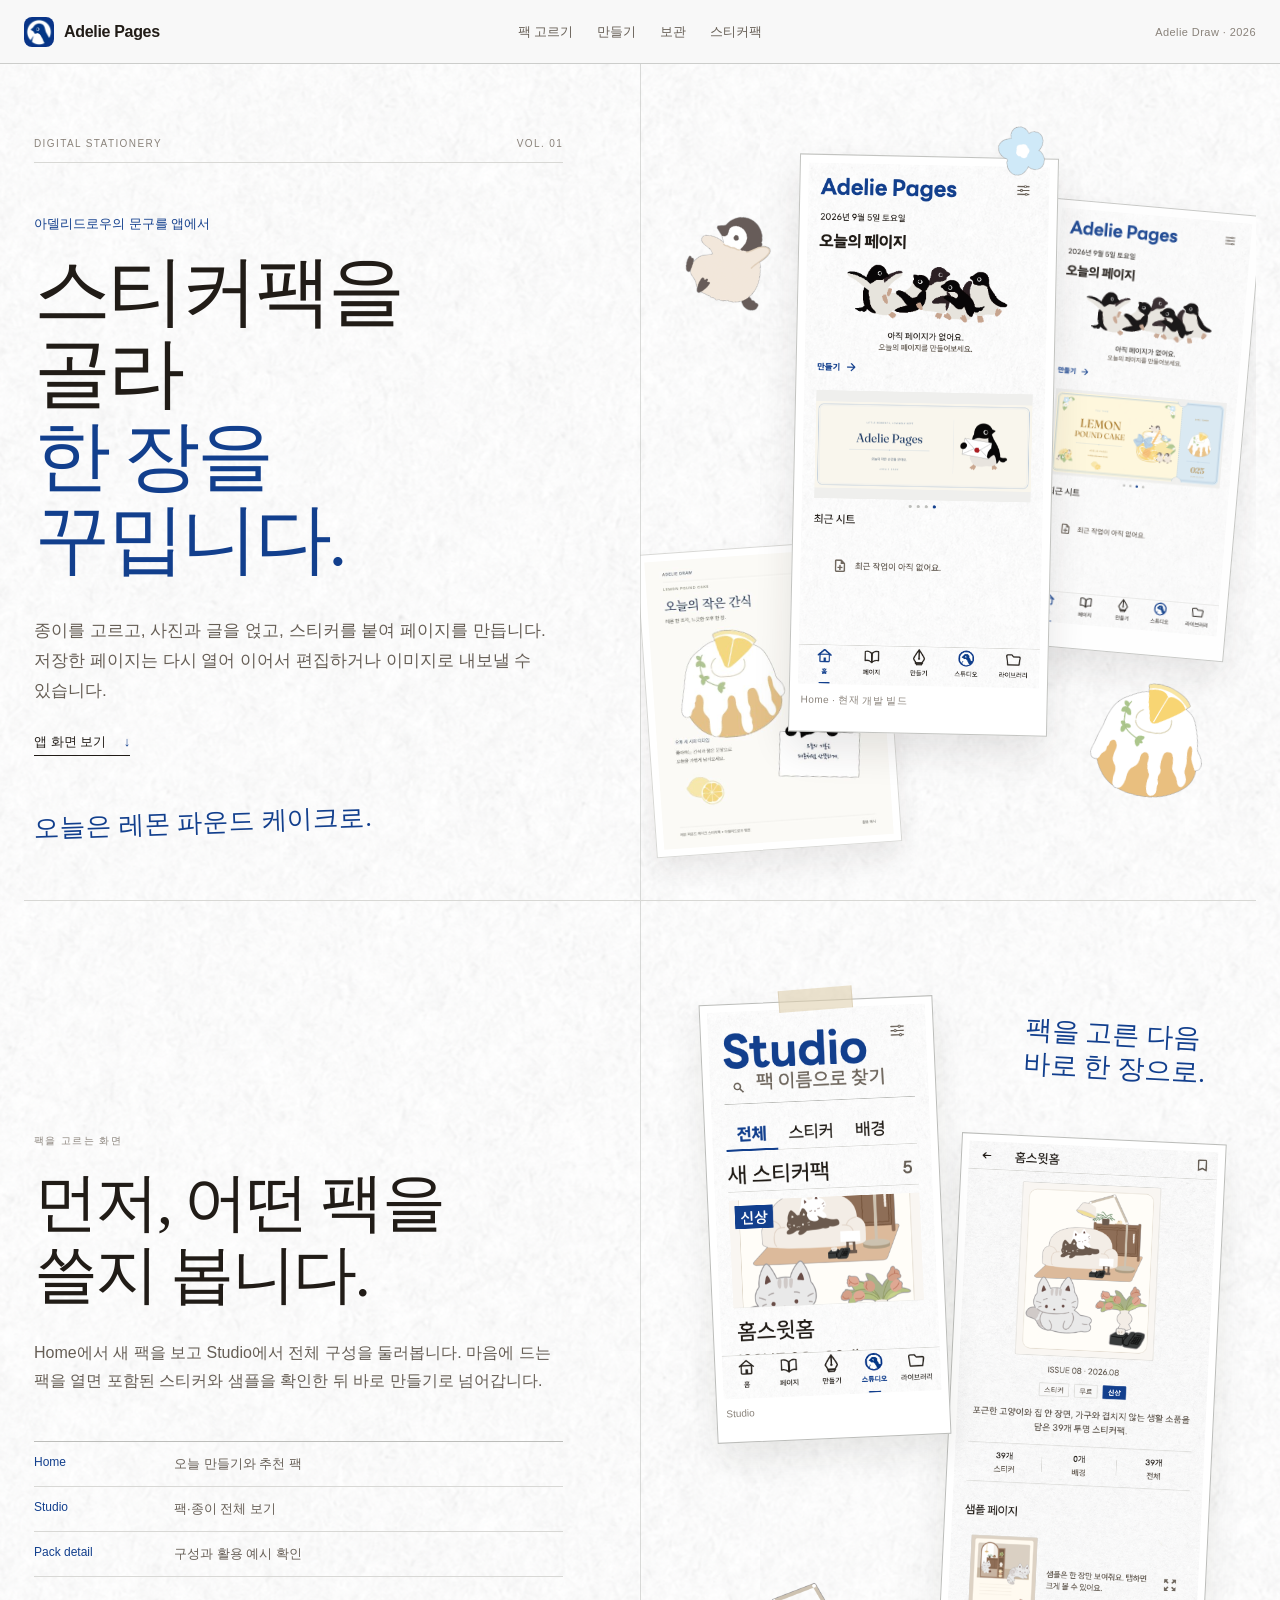
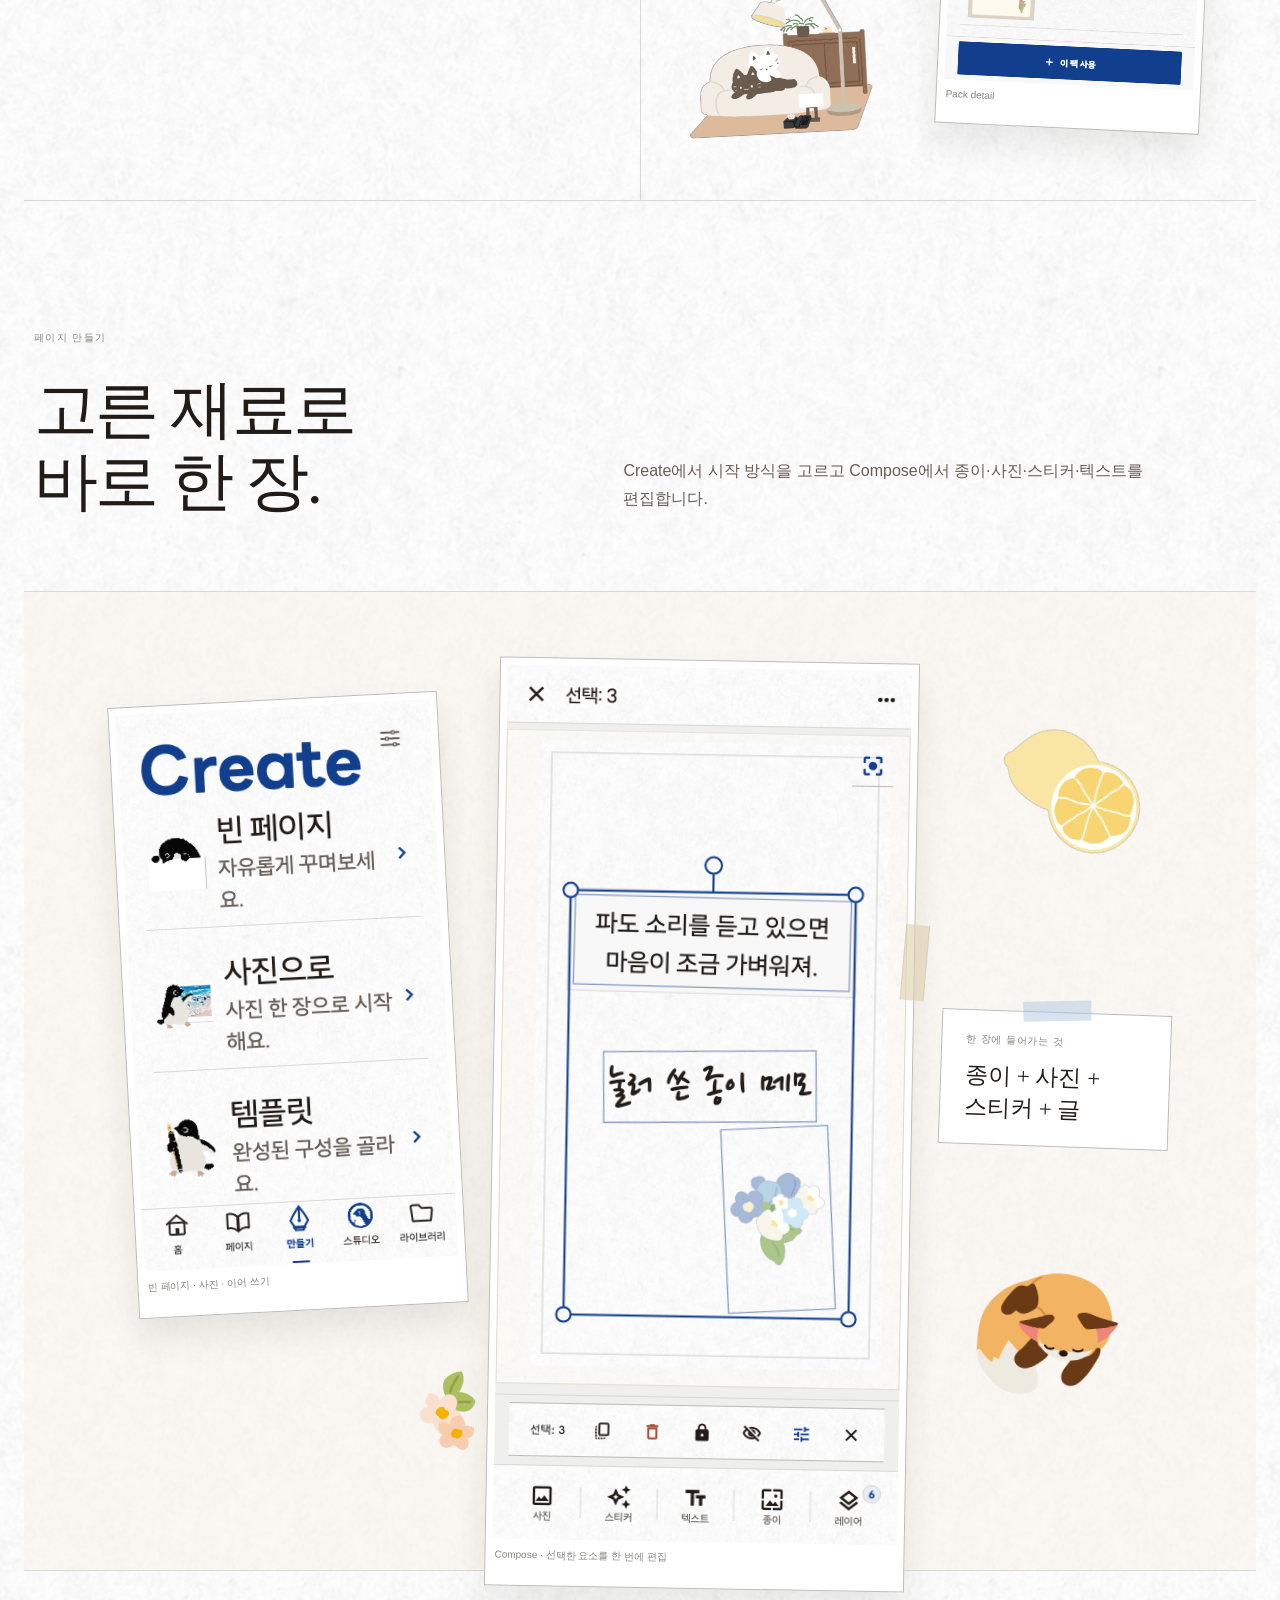
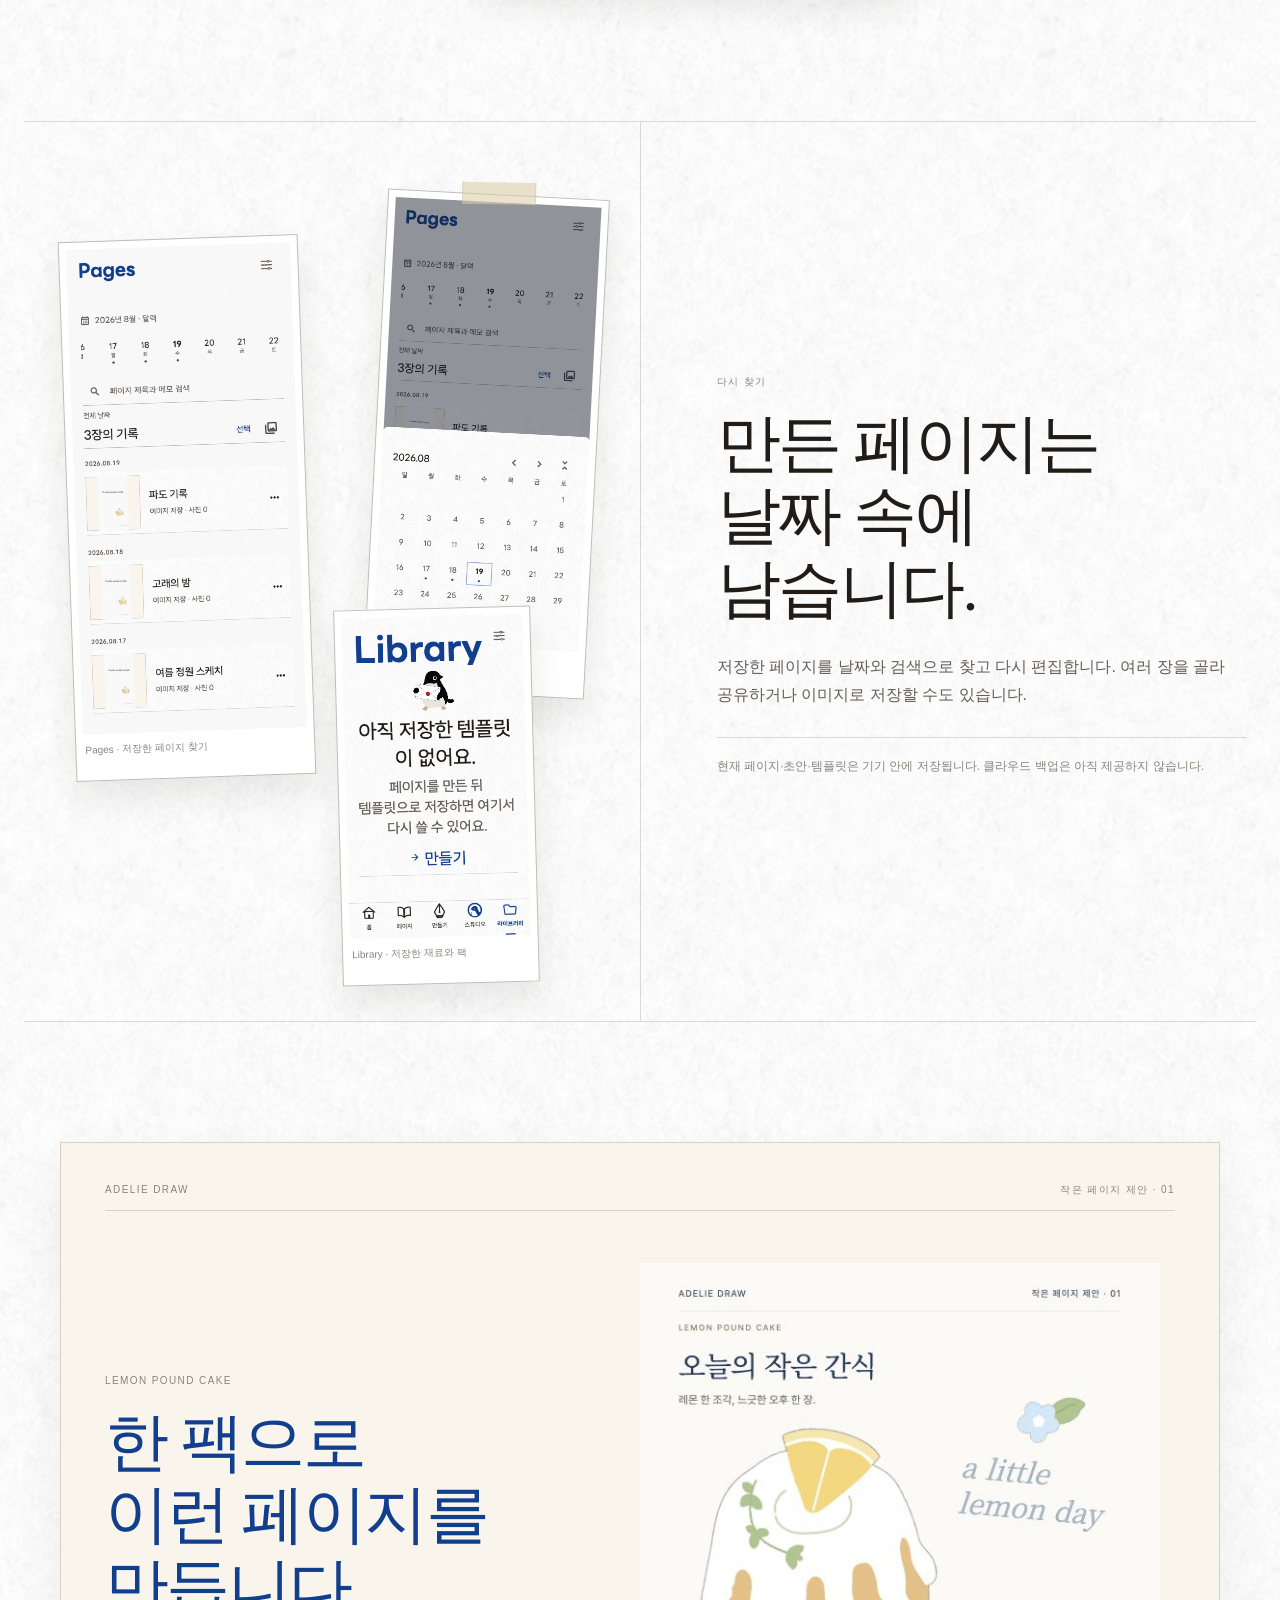
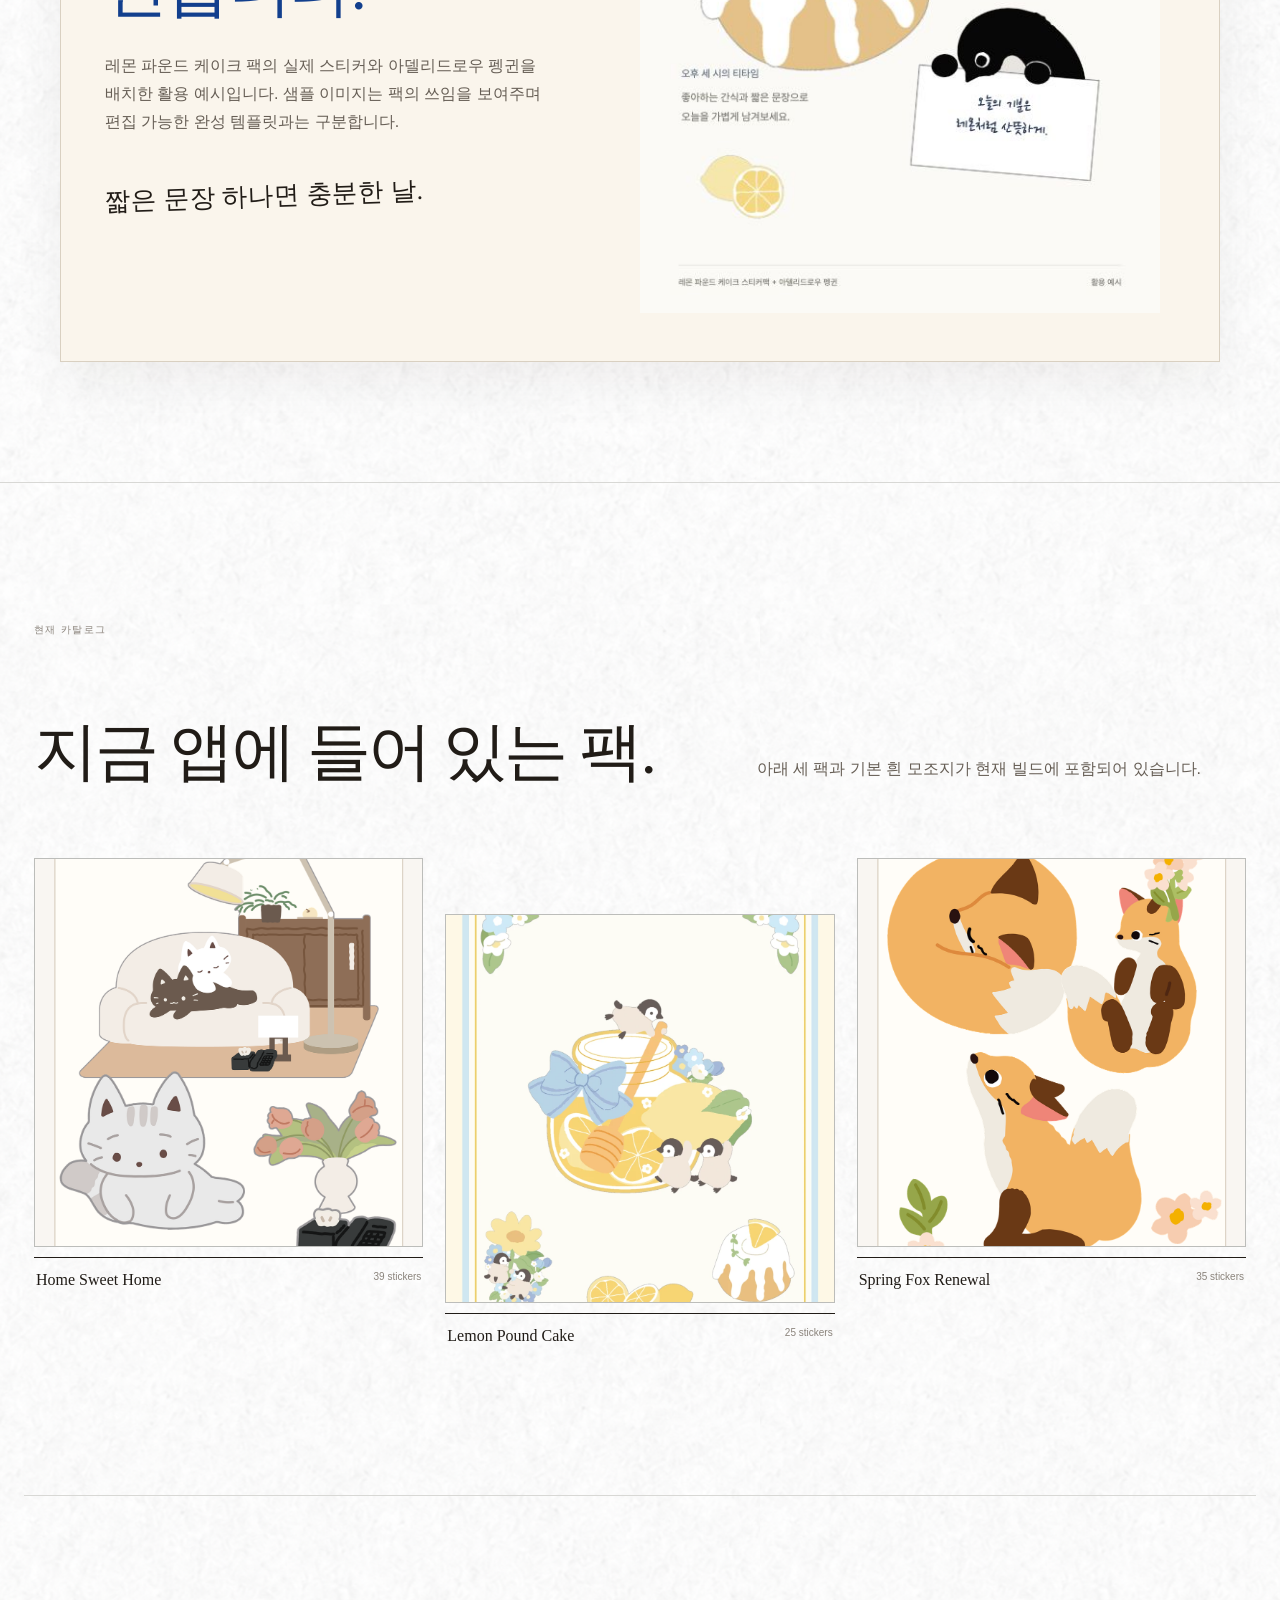
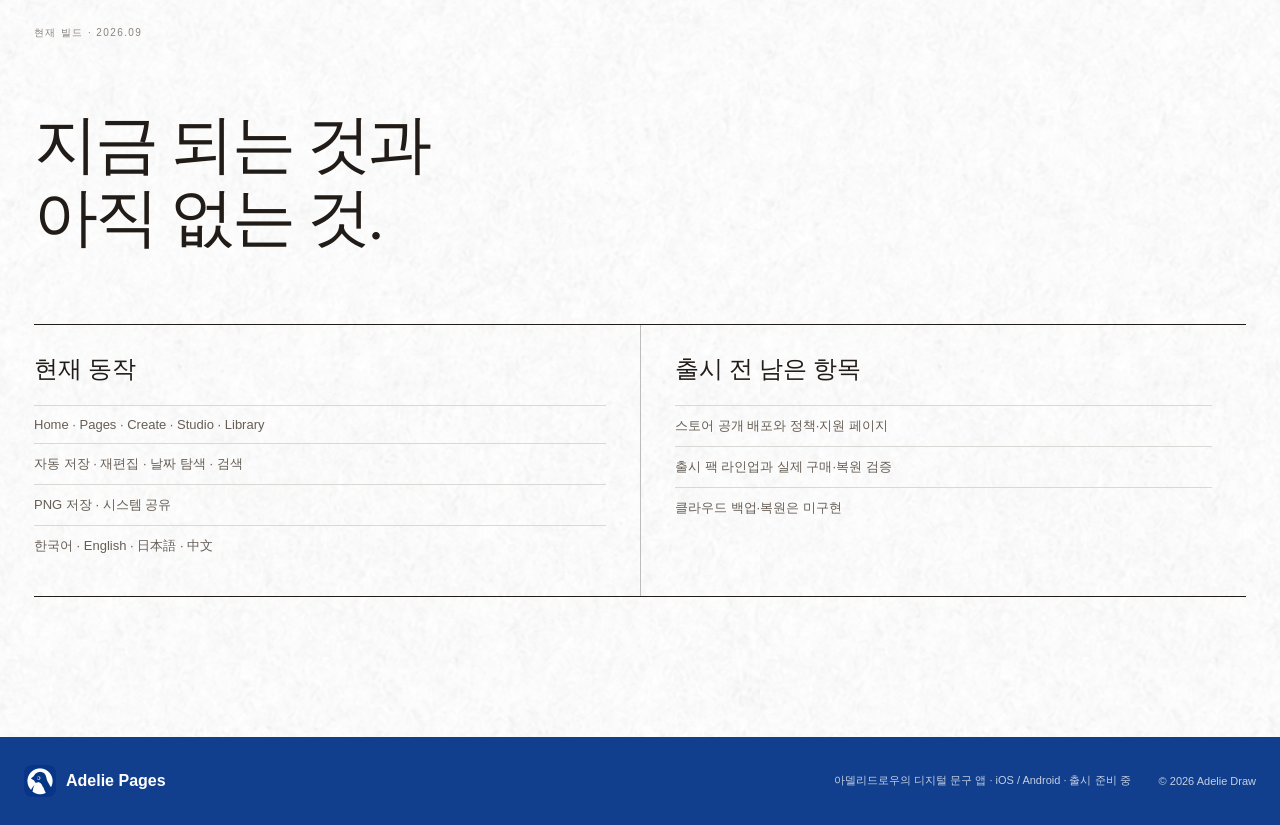
==== commit ca63261d: "Rebuild landing as Adelie editorial scrapbook" ====
--- a/index.html
+++ b/index.html
@@ -2,313 +2,210 @@
 <html lang="ko">
 <head>
   <meta charset="utf-8">
-  <meta name="viewport" content="width=device-width, initial-scale=1">
-  <title>Adelie Pages — 아델리드로우의 디지털 문구 앱</title>
-  <meta name="description" content="아델리드로우의 스티커팩과 종이를 고르고, 사진과 글을 더해 한 장의 페이지를 만드는 iOS · Android 앱 Adelie Pages.">
-  <meta name="theme-color" content="#f6f7f5">
+  <meta name="viewport" content="width=device-width,initial-scale=1">
+  <title>Adelie Pages — 아델리드로우의 디지털 문구</title>
+  <meta name="description" content="아델리드로우의 스티커팩과 종이를 고르고, 사진과 글을 얹어 한 장의 페이지를 만드는 앱 Adelie Pages.">
+  <meta name="theme-color" content="#F8F8F8">
   <meta property="og:type" content="website">
   <meta property="og:title" content="Adelie Pages">
-  <meta property="og:description" content="스티커팩을 고르고, 한 장을 만들고, 저장해 다시 여는 아델리드로우의 디지털 문구 앱.">
-  <meta property="og:image" content="./assets/img/screens/home.png">
+  <meta property="og:description" content="스티커팩을 골라 한 장을 꾸미고, 저장한 페이지를 다시 꺼내 보는 디지털 문구 앱.">
   <link rel="icon" type="image/png" href="./assets/img/brand/app-icon.png">
   <link rel="stylesheet" href="./style.css">
 </head>
 <body>
   <a class="skip-link" href="#main">본문으로 건너뛰기</a>
-  <div class="scroll-progress" aria-hidden="true"><span></span></div>
-
-  <header class="topbar" data-header>
+
+  <header class="site-header" data-header>
     <a class="brand" href="#top" aria-label="Adelie Pages 처음으로">
-      <img src="./assets/img/brand/app-icon.png" width="32" height="32" alt="">
+      <img src="./assets/img/brand/app-icon.png" width="30" height="30" alt="">
       <span>Adelie Pages</span>
     </a>
-    <nav class="topnav" aria-label="페이지 섹션">
-      <a href="#journey">사용 흐름</a>
-      <a href="#screens">전체 화면</a>
+    <nav aria-label="페이지 섹션">
+      <a href="#discover">팩 고르기</a>
+      <a href="#make">만들기</a>
+      <a href="#keep">보관</a>
       <a href="#packs">스티커팩</a>
-      <a href="#editor">편집기</a>
-      <a href="#status">현재 상태</a>
     </nav>
-    <span class="release-pill">출시 준비 중</span>
+    <span class="issue">Adelie Draw · 2026</span>
   </header>
 
   <main id="main">
-    <section class="hero" id="top">
-      <div class="hero-orbit" aria-hidden="true">
-        <figure class="orbit-card orbit-a"><img src="./assets/img/packs/lemon-pound-cake.webp" alt=""></figure>
-        <figure class="orbit-card orbit-b"><img src="./assets/img/packs/spring-fox.webp" alt=""></figure>
-        <figure class="orbit-card orbit-c"><img src="./assets/img/packs/home-sweet-home.webp" alt=""></figure>
-      </div>
-
+    <section class="spread hero" id="top">
       <div class="hero-copy" data-reveal>
-        <p class="kicker">ADELIE DRAW / DIGITAL STATIONERY</p>
-        <h1>
-          <span>아델리 문구를</span>
-          <span>한 장에 씁니다.</span>
-        </h1>
-        <p class="hero-lede">스티커팩을 고르고, 종이를 깔고, 사진과 글을 얹어 페이지를 만듭니다. 저장한 페이지는 다시 열어 이어서 편집하거나 이미지로 내보낼 수 있습니다.</p>
-        <div class="hero-actions">
-          <a class="primary-link" href="#screens">실제 화면 보기 <span aria-hidden="true">↘</span></a>
-          <span class="meta-line">iOS · Android / phone · tablet</span>
-        </div>
-      </div>
-
-      <div class="hero-device" data-reveal>
-        <div class="device-shell">
-          <img src="./assets/img/screens/home.png" width="390" height="844" alt="Adelie Pages 홈 화면">
-        </div>
-        <p class="device-caption"><span>HOME</span> 개발 중인 실제 앱 화면</p>
-      </div>
-
-      <div class="hero-foot" aria-hidden="true">
-        <span>PACK / PAGE / KEEP</span>
-        <span class="hero-rule"></span>
-      </div>
-    </section>
-
-    <section class="thesis" aria-label="제품 흐름">
-      <div class="thesis-line" data-reveal>
-        <span>PACK</span><i>→</i><span>PAGE</span><i>→</i><span>KEEP</span>
-      </div>
-      <p data-reveal>팩을 보고 끝나는 카탈로그가 아니라, 바로 한 장을 만들어 쓰는 앱입니다.</p>
-    </section>
-
-    <section class="journey" id="journey">
-      <div class="section-head" data-reveal>
-        <p class="kicker">HOW IT WORKS</p>
-        <h2>고르고, 만들고, 다시 엽니다.</h2>
-        <p>Home과 Studio에서 팩을 찾고, Compose에서 한 장을 만든 뒤, Pages에서 다시 꺼내 봅니다.</p>
-      </div>
-
-      <div class="story-layout">
-        <div class="story-steps">
-          <article class="story-step is-active" data-screen="studio" data-step>
-            <span class="step-index">01 / 고르기</span>
-            <h3>스티커팩과 종이를 먼저 고릅니다.</h3>
-            <p>Home과 Studio에서 현재 팩을 보고, 팩 상세에서 구성과 샘플을 확인한 뒤 만들기로 넘어갑니다.</p>
-            <ul>
-              <li>Home · Studio</li>
-              <li>팩 상세</li>
-              <li>샘플 확인</li>
-            </ul>
-          </article>
-
-          <article class="story-step" data-screen="compose" data-step>
-            <span class="step-index">02 / 만들기</span>
-            <h3>사진, 종이, 스티커, 글을 한 장에 놓습니다.</h3>
-            <p>빈 페이지나 사진에서 시작합니다. 요소를 선택해 이동하고, 복제하고, 순서를 바꾸며 작업 내용은 기기에 자동 저장됩니다.</p>
-            <ul>
-              <li>사진 · 종이 · 스티커 · 텍스트</li>
-              <li>undo · redo</li>
-              <li>자동 저장</li>
-            </ul>
-          </article>
-
-          <article class="story-step" data-screen="pages" data-step>
-            <span class="step-index">03 / 다시 열기</span>
-            <h3>만든 페이지를 날짜와 검색으로 다시 찾습니다.</h3>
-            <p>저장한 페이지를 열어 다시 편집하고, 필요한 결과물은 PNG로 저장하거나 시스템 공유 기능으로 보냅니다.</p>
-            <ul>
-              <li>날짜 탐색 · 검색</li>
-              <li>재편집</li>
-              <li>이미지 저장 · 공유</li>
-            </ul>
-          </article>
-        </div>
-
-        <div class="story-stage" aria-live="polite">
-          <div class="story-device">
-            <img class="story-screen is-visible" data-story-image="studio" src="./assets/img/screens/studio.png" alt="Studio 화면">
-            <img class="story-screen" data-story-image="compose" src="./assets/img/screens/compose.png" alt="편집 화면">
-            <img class="story-screen" data-story-image="pages" src="./assets/img/screens/pages.png" alt="Pages 화면">
+        <div class="issue-line"><span>Digital stationery</span><span>Vol. 01</span></div>
+        <p class="hero-kicker">아델리드로우의 문구를 앱에서</p>
+        <h1>스티커팩을 골라<br><em>한 장을 꾸밉니다.</em></h1>
+        <p class="hero-lede">종이를 고르고, 사진과 글을 얹고, 스티커를 붙여 페이지를 만듭니다. 저장한 페이지는 다시 열어 이어서 편집하거나 이미지로 내보낼 수 있습니다.</p>
+        <a class="text-link" href="#discover">앱 화면 보기 <span aria-hidden="true">↓</span></a>
+        <p class="hand-note">오늘은 레몬 파운드 케이크로.</p>
+      </div>
+
+      <div class="hero-collage" aria-label="Adelie Pages 실제 화면과 스티커팩 예시" data-reveal>
+        <figure class="print main-print">
+          <img src="./assets/img/screens/home.png" alt="Adelie Pages 홈 화면">
+          <figcaption>Home · 현재 개발 빌드</figcaption>
+        </figure>
+        <figure class="print side-print">
+          <img src="./assets/img/screens/home-lemon.png" alt="레몬 파운드 케이크 팩이 표시된 홈 화면">
+        </figure>
+        <figure class="page-sample">
+          <img src="./assets/img/editorial/lemon-page.png" alt="레몬 파운드 케이크 스티커팩 활용 페이지 예시">
+        </figure>
+        <img class="loose-sticker sticker-cake" src="./assets/img/stickers/lemon-cake.webp" alt="">
+        <img class="loose-sticker sticker-flower" src="./assets/img/stickers/blue-flower.webp" alt="">
+        <img class="loose-sticker sticker-penguin" src="./assets/img/stickers/resting-penguin.webp" alt="">
+      </div>
+    </section>
+
+    <section class="spread discover" id="discover">
+      <div class="section-copy" data-reveal>
+        <p class="folio">팩을 고르는 화면</p>
+        <h2>먼저, 어떤 팩을<br>쓸지 봅니다.</h2>
+        <p>Home에서 새 팩을 보고 Studio에서 전체 구성을 둘러봅니다. 마음에 드는 팩을 열면 포함된 스티커와 샘플을 확인한 뒤 바로 만들기로 넘어갑니다.</p>
+        <dl class="caption-list">
+          <div><dt>Home</dt><dd>오늘 만들기와 추천 팩</dd></div>
+          <div><dt>Studio</dt><dd>팩·종이 전체 보기</dd></div>
+          <div><dt>Pack detail</dt><dd>구성과 활용 예시 확인</dd></div>
+        </dl>
+      </div>
+
+      <div class="discover-layout" data-reveal>
+        <figure class="screen-sheet screen-studio">
+          <span class="tape tape-top"></span>
+          <img src="./assets/img/screens/studio.png" alt="Studio 화면">
+          <figcaption>Studio</figcaption>
+        </figure>
+        <figure class="screen-sheet screen-detail">
+          <img src="./assets/img/screens/pack-detail.png" alt="팩 상세 화면">
+          <figcaption>Pack detail</figcaption>
+        </figure>
+        <img class="scene-sticker" src="./assets/img/stickers/living-room.webp" alt="">
+        <p class="margin-note">팩을 고른 다음<br>바로 한 장으로.</p>
+      </div>
+    </section>
+
+    <section class="make" id="make">
+      <div class="make-title" data-reveal>
+        <p class="folio">페이지 만들기</p>
+        <h2>고른 재료로<br>바로 한 장.</h2>
+        <p>Create에서 시작 방식을 고르고 Compose에서 종이·사진·스티커·텍스트를 편집합니다.</p>
+      </div>
+
+      <div class="make-canvas" data-reveal>
+        <figure class="screen-sheet create-sheet">
+          <img src="./assets/img/screens/create.png" alt="Create 화면">
+          <figcaption>빈 페이지 · 사진 · 이어 쓰기</figcaption>
+        </figure>
+        <figure class="screen-sheet compose-sheet">
+          <span class="tape tape-side"></span>
+          <img src="./assets/img/screens/compose.png" alt="Compose 편집 화면">
+          <figcaption>Compose · 선택한 요소를 한 번에 편집</figcaption>
+        </figure>
+        <img class="make-sticker make-lemon" src="./assets/img/stickers/lemon-pair.webp" alt="">
+        <img class="make-sticker make-fox" src="./assets/img/stickers/spring-fox.webp" alt="">
+        <img class="make-sticker make-blossom" src="./assets/img/stickers/spring-blossom.webp" alt="">
+        <div class="recipe-note">
+          <span>한 장에 들어가는 것</span>
+          <strong>종이 + 사진 + 스티커 + 글</strong>
+        </div>
+      </div>
+    </section>
+
+    <section class="spread keep" id="keep">
+      <div class="keep-gallery" data-reveal>
+        <figure class="screen-sheet pages-sheet">
+          <img src="./assets/img/screens/pages.png" alt="Pages 화면">
+          <figcaption>Pages · 저장한 페이지 찾기</figcaption>
+        </figure>
+        <figure class="screen-sheet calendar-sheet">
+          <span class="tape tape-top"></span>
+          <img src="./assets/img/screens/calendar.png" alt="Pages 월간 달력 화면">
+          <figcaption>Calendar · 날짜로 이동</figcaption>
+        </figure>
+        <figure class="screen-sheet library-sheet">
+          <img src="./assets/img/screens/library.png" alt="Library 화면">
+          <figcaption>Library · 저장한 재료와 팩</figcaption>
+        </figure>
+      </div>
+
+      <div class="section-copy keep-copy" data-reveal>
+        <p class="folio">다시 찾기</p>
+        <h2>만든 페이지는<br>날짜 속에 남습니다.</h2>
+        <p>저장한 페이지를 날짜와 검색으로 찾고 다시 편집합니다. 여러 장을 골라 공유하거나 이미지로 저장할 수도 있습니다.</p>
+        <p class="small-note">현재 페이지·초안·템플릿은 기기 안에 저장됩니다. 클라우드 백업은 아직 제공하지 않습니다.</p>
+      </div>
+    </section>
+
+    <section class="usage" aria-labelledby="usage-title">
+      <div class="usage-paper" data-reveal>
+        <div class="usage-meta"><span>Adelie Draw</span><span>작은 페이지 제안 · 01</span></div>
+        <div class="usage-grid">
+          <div class="usage-copy">
+            <p class="folio">Lemon Pound Cake</p>
+            <h2 id="usage-title">한 팩으로<br>이런 페이지를 만듭니다.</h2>
+            <p>레몬 파운드 케이크 팩의 실제 스티커와 아델리드로우 펭귄을 배치한 활용 예시입니다. 샘플 이미지는 팩의 쓰임을 보여주며 편집 가능한 완성 템플릿과는 구분합니다.</p>
+            <p class="hand-note inline-note">짧은 문장 하나면 충분한 날.</p>
           </div>
-          <div class="stage-label">
-            <span data-stage-title>STUDIO</span>
-            <span data-stage-count>01 / 03</span>
-          </div>
-        </div>
-      </div>
-    </section>
-
-    <section class="screen-atlas" id="screens">
-      <div class="section-head inverse" data-reveal>
-        <p class="kicker">SCREEN MAP</p>
-        <h2>현재 화면을 전부 펼쳐 봅니다.</h2>
-        <p>아래 이미지는 현재 개발 빌드의 실제 화면입니다. 홈의 다른 상태와 팩 상세, 달력처럼 주 화면에서 이어지는 화면도 함께 넣었습니다.</p>
-      </div>
-
-      <div class="atlas-grid">
-        <article class="atlas-card atlas-card-wide" data-reveal>
-          <div class="atlas-copy">
-            <span>HOME</span>
-            <h3>오늘의 페이지, 추천 팩, 최근 작업.</h3>
-            <p>앱을 열면 오늘 만들기와 현재 팩을 먼저 보여줍니다.</p>
-          </div>
-          <div class="atlas-phone"><img src="./assets/img/screens/home.png" alt="Adelie Pages Home 화면"></div>
-        </article>
-
-        <article class="atlas-card" data-reveal>
-          <div class="atlas-copy">
-            <span>HOME / PACK HIGHLIGHT</span>
-            <h3>홈에서 팩을 바꿔 보는 상태.</h3>
-            <p>팩 배너와 추천 내용이 바뀐 홈 화면입니다.</p>
-          </div>
-          <div class="atlas-phone"><img src="./assets/img/screens/home-lemon.png" alt="레몬 팩이 표시된 Home 화면"></div>
-        </article>
-
-        <article class="atlas-card" data-reveal>
-          <div class="atlas-copy">
-            <span>STUDIO</span>
-            <h3>스티커팩을 둘러봅니다.</h3>
-            <p>현재 카탈로그의 팩을 모아 보고 상세로 들어갑니다.</p>
-          </div>
-          <div class="atlas-phone"><img src="./assets/img/screens/studio.png" alt="Studio 화면"></div>
-        </article>
-
-        <article class="atlas-card atlas-card-wide atlas-card-dark" data-reveal>
-          <div class="atlas-copy">
-            <span>PACK DETAIL</span>
-            <h3>팩 구성과 샘플을 확인하고 바로 사용합니다.</h3>
-            <p>팩 설명, 포함 소재, 샘플 페이지를 보고 만들기로 이어집니다.</p>
-          </div>
-          <div class="atlas-phone"><img src="./assets/img/screens/pack-detail.png" alt="팩 상세 화면"></div>
-        </article>
-
-        <article class="atlas-card" data-reveal>
-          <div class="atlas-copy">
-            <span>CREATE</span>
-            <h3>시작 방식을 고릅니다.</h3>
-            <p>빈 페이지, 사진, 저장한 템플릿, 이전 작업에서 시작합니다.</p>
-          </div>
-          <div class="atlas-phone"><img src="./assets/img/screens/create.png" alt="Create 화면"></div>
-        </article>
-
-        <article class="atlas-card atlas-card-blue" data-reveal>
-          <div class="atlas-copy">
-            <span>COMPOSE</span>
-            <h3>한 장의 페이지를 편집합니다.</h3>
-            <p>레이어를 선택하고 이동·복제·정렬하며 작업합니다.</p>
-          </div>
-          <div class="atlas-phone"><img src="./assets/img/screens/compose.png" alt="Compose 편집 화면"></div>
-        </article>
-
-        <article class="atlas-card atlas-card-wide" data-reveal>
-          <div class="atlas-copy">
-            <span>PAGES</span>
-            <h3>저장한 페이지를 다시 찾습니다.</h3>
-            <p>날짜와 검색으로 페이지를 찾고, 다시 열어 편집하거나 여러 장을 선택해 공유합니다.</p>
-          </div>
-          <div class="atlas-phone"><img src="./assets/img/screens/pages.png" alt="Pages 화면"></div>
-        </article>
-
-        <article class="atlas-card" data-reveal>
-          <div class="atlas-copy">
-            <span>CALENDAR</span>
-            <h3>월 단위로 날짜를 이동합니다.</h3>
-            <p>Pages의 날짜 스트립에서 월간 달력을 열어 원하는 시점으로 이동합니다.</p>
-          </div>
-          <div class="atlas-phone"><img src="./assets/img/screens/calendar.png" alt="월간 달력 화면"></div>
-        </article>
-
-        <article class="atlas-card" data-reveal>
-          <div class="atlas-copy">
-            <span>LIBRARY</span>
-            <h3>저장한 재료를 모아 봅니다.</h3>
-            <p>사용자 템플릿, 북마크, 내 팩을 한곳에서 확인합니다.</p>
-          </div>
-          <div class="atlas-phone"><img src="./assets/img/screens/library.png" alt="Library 화면"></div>
-        </article>
-      </div>
-    </section>
-
-    <section class="pack-section" id="packs">
-      <div class="pack-head" data-reveal>
+          <figure class="usage-figure">
+            <img src="./assets/img/editorial/lemon-page.png" alt="오늘의 작은 간식 활용 예시">
+          </figure>
+        </div>
+      </div>
+    </section>
+
+    <section class="packs" id="packs">
+      <div class="packs-heading" data-reveal>
+        <p class="folio">현재 카탈로그</p>
+        <h2>지금 앱에 들어 있는 팩.</h2>
+        <p>아래 세 팩과 기본 흰 모조지가 현재 빌드에 포함되어 있습니다.</p>
+      </div>
+      <div class="pack-row">
+        <figure class="pack-card" data-reveal>
+          <img src="./assets/img/packs/home-sweet-home.webp" alt="Home Sweet Home 팩 커버">
+          <figcaption><strong>Home Sweet Home</strong><span>39 stickers</span></figcaption>
+        </figure>
+        <figure class="pack-card raised" data-reveal>
+          <img src="./assets/img/packs/lemon-pound-cake.webp" alt="Lemon Pound Cake 팩 커버">
+          <figcaption><strong>Lemon Pound Cake</strong><span>25 stickers</span></figcaption>
+        </figure>
+        <figure class="pack-card" data-reveal>
+          <img src="./assets/img/packs/spring-fox.webp" alt="Spring Fox Renewal 팩 커버">
+          <figcaption><strong>Spring Fox Renewal</strong><span>35 stickers</span></figcaption>
+        </figure>
+      </div>
+    </section>
+
+    <section class="status" id="status">
+      <div class="status-heading" data-reveal>
+        <p class="folio">현재 빌드 · 2026.09</p>
+        <h2>지금 되는 것과<br>아직 없는 것.</h2>
+      </div>
+      <div class="status-columns" data-reveal>
         <div>
-          <p class="kicker">CURRENT PACKS</p>
-          <h2>실제 아델리드로우 자산을 씁니다.</h2>
-        </div>
-        <p>현재 빌드에는 Home Sweet Home, Spring Fox Renewal, Lemon Pound Cake와 기본 흰 모조지가 들어 있습니다. 출시 팩 목록은 아직 확정 전입니다.</p>
-      </div>
-
-      <div class="pack-rail" aria-label="현재 팩 예시">
-        <figure class="pack-tile" data-reveal>
-          <img src="./assets/img/packs/home-sweet-home.webp" alt="홈스윗홈 팩 커버">
-          <figcaption><span>01</span><strong>Home Sweet Home</strong><small>39 stickers · current build</small></figcaption>
-        </figure>
-        <figure class="pack-tile pack-tile-tall" data-reveal>
-          <img src="./assets/img/packs/spring-fox.webp" alt="봄여우 리뉴얼 팩 커버">
-          <figcaption><span>02</span><strong>Spring Fox Renewal</strong><small>35 stickers · current build</small></figcaption>
-        </figure>
-        <figure class="pack-tile" data-reveal>
-          <img src="./assets/img/packs/lemon-pound-cake.webp" alt="레몬 파운드 케이크 팩 커버">
-          <figcaption><span>03</span><strong>Lemon Pound Cake</strong><small>25 stickers · current build</small></figcaption>
-        </figure>
-      </div>
-    </section>
-
-    <section class="editor-stage" id="editor">
-      <div class="editor-copy" data-reveal>
-        <p class="kicker">COMPOSE</p>
-        <h2>편집할 때는 페이지가 중심에 있습니다.</h2>
-        <p>사진, 종이, 스티커, 텍스트를 한 캔버스에 놓습니다. 선택한 요소의 도구만 표시하고, 작업은 자동 저장합니다.</p>
-        <dl class="feature-list">
-          <div><dt>4</dt><dd>기본 재료<br><span>사진 · 종이 · 스티커 · 텍스트</span></dd></div>
-          <div><dt>AUTO</dt><dd>저장 방식<br><span>기기 내 자동 저장</span></dd></div>
-          <div><dt>PNG</dt><dd>내보내기<br><span>미리보기 후 저장 · 공유</span></dd></div>
-        </dl>
-      </div>
-      <div class="editor-phone" data-reveal>
-        <div class="editor-halo" aria-hidden="true"></div>
-        <div class="device-shell large"><img src="./assets/img/screens/compose.png" alt="Adelie Pages 편집 화면"></div>
-      </div>
-    </section>
-
-    <section class="status-section" id="status">
-      <div class="section-head" data-reveal>
-        <p class="kicker">CURRENT BUILD / SEP 2026</p>
-        <h2>현재 빌드 기준.</h2>
-        <p>출시 전 상태이므로 구현된 기능과 아직 준비되지 않은 항목을 나눠 적었습니다.</p>
-      </div>
-
-      <div class="status-grid">
-        <article data-reveal>
-          <span class="status-mark status-ready">IMPLEMENTED</span>
-          <h3>지금 동작하는 기능</h3>
-          <ul>
-            <li>Home / Pages / Create / Studio / Library</li>
-            <li>기기 내 자동 저장과 재편집</li>
-            <li>날짜 탐색 · 검색 · 여러 장 선택</li>
-            <li>PNG 저장과 시스템 공유</li>
-            <li>한국어 · English · 日本語 · 中文</li>
-            <li>휴대폰 · 태블릿 레이아웃</li>
-          </ul>
-        </article>
-        <article data-reveal>
-          <span class="status-mark status-next">NOT RELEASED</span>
-          <h3>아직 준비 중인 항목</h3>
-          <ul>
-            <li>App Store · Google Play 공개 배포</li>
-            <li>개인정보처리방침 · 이용약관 · 지원 URL</li>
-            <li>최종 출시 팩 구성과 유료 상품 매핑</li>
-            <li>실제 구매 · 복원 흐름의 출시 검증</li>
-            <li>클라우드 백업 · 복원</li>
-          </ul>
-        </article>
-      </div>
-    </section>
-
-    <section class="finale">
-      <div class="finale-icon" data-reveal><img src="./assets/img/brand/app-icon.png" alt=""></div>
-      <p class="kicker" data-reveal>ADELIE DRAW / DIGITAL STATIONERY</p>
-      <h2 data-reveal>Adelie<br>Pages</h2>
-      <p class="finale-copy" data-reveal>스티커팩을 고르고, 한 장을 만들고, 저장해 다시 엽니다.</p>
-      <div class="finale-meta" data-reveal>
-        <span>iOS · Android</span>
-        <span>출시 준비 중</span>
-        <span>© 2026 Adelie Draw</span>
+          <h3>현재 동작</h3>
+          <p>Home · Pages · Create · Studio · Library</p>
+          <p>자동 저장 · 재편집 · 날짜 탐색 · 검색</p>
+          <p>PNG 저장 · 시스템 공유</p>
+          <p>한국어 · English · 日本語 · 中文</p>
+        </div>
+        <div>
+          <h3>출시 전 남은 항목</h3>
+          <p>스토어 공개 배포와 정책·지원 페이지</p>
+          <p>출시 팩 라인업과 실제 구매·복원 검증</p>
+          <p>클라우드 백업·복원은 미구현</p>
+        </div>
       </div>
     </section>
   </main>
+
+  <footer class="site-footer">
+    <div class="footer-mark">
+      <img src="./assets/img/brand/app-icon.png" alt="">
+      <span>Adelie Pages</span>
+    </div>
+    <p>아델리드로우의 디지털 문구 앱 · iOS / Android · 출시 준비 중</p>
+    <p>© 2026 Adelie Draw</p>
+  </footer>
 
   <script src="./app.js" defer></script>
 </body>
--- a/style.css
+++ b/style.css
@@ -1,715 +1,527 @@
 @font-face {
   font-family: "LINESeedKR";
   src: url("./assets/fonts/LINESeedKR-Rg.otf") format("opentype");
+  font-weight: 400;
   font-style: normal;
-  font-weight: 400;
   font-display: swap;
 }
 @font-face {
   font-family: "LINESeedKR";
   src: url("./assets/fonts/LINESeedKR-Bd.otf") format("opentype");
+  font-weight: 700;
   font-style: normal;
-  font-weight: 700;
   font-display: swap;
 }
+@font-face {
+  font-family: "NotoSerifKR";
+  src: url("./assets/fonts/NotoSerifKR.ttf") format("truetype");
+  font-weight: 500 700;
+  font-style: normal;
+  font-display: swap;
+}
+@font-face {
+  font-family: "Donghwa";
+  src: url("./assets/fonts/NanumHandwriting-DonghwaDdobak.ttf") format("truetype");
+  font-weight: 400;
+  font-style: normal;
+  font-display: swap;
+}
 
 :root {
-  --paper: #f6f7f5;
-  --paper-2: #ecefed;
-  --ink: #0d0f12;
-  --muted: #62676d;
-  --line: #cfd3d1;
-  --blue: #123f8d;
-  --blue-dark: #0a2f70;
-  --blue-soft: #dfe8f7;
-  --white: #ffffff;
-  --green: #d7f36a;
-  --font: "LINESeedKR", Pretendard, "Apple SD Gothic Neo", system-ui, sans-serif;
-  --mono: ui-monospace, SFMono-Regular, Menlo, Consolas, monospace;
-  --page: min(1420px, calc(100vw - 48px));
+  --paper: #F8F8F8;
+  --paper-warm: #FAF5EC;
+  --ink: #211C17;
+  --ink-soft: #665E55;
+  --ink-faint: #8A837B;
+  --rule: #D8D8D5;
+  --rule-strong: #BCBDBA;
+  --indigo: #123F8D;
+  --indigo-soft: #E9ECF2;
+  --lemon: #F2DEA0;
+  --blue-note: #A9C4DF;
+  --serif: "NotoSerifKR", "Apple SD Gothic Neo", serif;
+  --sans: "LINESeedKR", "Apple SD Gothic Neo", sans-serif;
+  --hand: "Donghwa", cursive;
+  --page: min(1380px, calc(100vw - 48px));
 }
 
 * { box-sizing: border-box; }
 html { scroll-behavior: smooth; }
 body {
   margin: 0;
-  background: var(--paper);
   color: var(--ink);
-  font-family: var(--font);
+  background-color: var(--paper);
+  background-image: url("./assets/img/editorial/woodfree-white.png");
+  background-size: 760px auto;
+  font-family: var(--sans);
   -webkit-font-smoothing: antialiased;
   text-rendering: optimizeLegibility;
   word-break: keep-all;
+  overflow-x: hidden;
 }
 img { display: block; max-width: 100%; }
 a { color: inherit; }
-button, a { -webkit-tap-highlight-color: transparent; }
 
 .skip-link {
   position: fixed;
+  z-index: 1000;
+  left: -9999px;
   top: 12px;
-  left: -999px;
-  z-index: 200;
-  background: var(--ink);
+  padding: 10px 14px;
+  background: var(--indigo);
   color: white;
-  padding: 10px 14px;
-  border-radius: 999px;
 }
 .skip-link:focus { left: 12px; }
-
-.scroll-progress {
-  position: fixed;
-  inset: 0 0 auto 0;
-  height: 3px;
-  z-index: 120;
-  pointer-events: none;
-}
-.scroll-progress span {
-  display: block;
+:focus-visible { outline: 2px solid var(--indigo); outline-offset: 4px; }
+
+.site-header {
+  position: sticky;
+  top: 0;
+  z-index: 100;
   width: 100%;
-  height: 100%;
-  background: var(--green);
-  transform-origin: 0 50%;
-  transform: scaleX(0);
-}
-
-.topbar {
-  position: fixed;
-  z-index: 100;
-  top: 18px;
-  left: 50%;
-  width: var(--page);
-  transform: translateX(-50%);
+  min-height: 64px;
   display: grid;
   grid-template-columns: 1fr auto 1fr;
   align-items: center;
   gap: 24px;
-  min-height: 62px;
-  padding: 0 18px;
-  color: var(--ink);
-  transition: width .45s cubic-bezier(.2,.8,.2,1), background .35s ease, border-radius .35s ease, color .35s ease, box-shadow .35s ease;
-}
-.topbar.is-collapsed {
-  width: min(760px, calc(100vw - 28px));
-  background: rgba(13,15,18,.92);
-  color: white;
-  border-radius: 999px;
-  backdrop-filter: blur(16px);
-  box-shadow: 0 10px 30px rgba(0,0,0,.14);
+  padding: 0 max(24px, calc((100vw - 1380px) / 2));
+  border-bottom: 1px solid rgba(188,189,186,.72);
+  background: rgba(248,248,248,.92);
+  backdrop-filter: blur(12px);
 }
 .brand {
   display: inline-flex;
   align-items: center;
   gap: 10px;
-  font-size: 17px;
+  width: max-content;
   font-weight: 700;
+  letter-spacing: -.02em;
   text-decoration: none;
-  letter-spacing: -.03em;
-}
-.brand img { width: 32px; height: 32px; border-radius: 9px; }
-.topnav { display: flex; align-items: center; gap: 24px; font-size: 13px; }
-.topnav a { text-decoration: none; opacity: .72; transition: opacity .2s ease; }
-.topnav a:hover { opacity: 1; }
-.release-pill {
-  justify-self: end;
-  font-family: var(--mono);
-  font-size: 11px;
-  letter-spacing: .02em;
-  border: 1px solid currentColor;
-  border-radius: 999px;
-  padding: 7px 10px;
-  opacity: .72;
+}
+.brand img { width: 30px; height: 30px; border-radius: 8px; }
+.site-header nav { display: flex; gap: 24px; font-size: 13px; }
+.site-header nav a { text-decoration: none; color: var(--ink-soft); }
+.site-header nav a:hover { color: var(--indigo); }
+.issue { justify-self: end; font-size: 11px; color: var(--ink-faint); letter-spacing: .04em; }
+
+.spread {
+  position: relative;
+  width: var(--page);
+  margin-inline: auto;
+  display: grid;
+  grid-template-columns: 1fr 1fr;
+}
+.spread::after {
+  content: "";
+  position: absolute;
+  top: 0;
+  bottom: 0;
+  left: 50%;
+  width: 1px;
+  background: rgba(188,189,186,.55);
+  box-shadow: 10px 0 22px rgba(33,28,23,.025), -10px 0 22px rgba(33,28,23,.025);
+}
+
+.folio,
+.issue-line,
+.usage-meta {
+  font-size: 10px;
+  line-height: 1.3;
+  letter-spacing: .14em;
+  text-transform: uppercase;
+  color: var(--ink-faint);
 }
 
 .hero {
-  position: relative;
-  min-height: 100svh;
-  display: grid;
-  grid-template-columns: minmax(0, 1.08fr) minmax(340px, .72fr);
-  align-items: center;
-  gap: clamp(24px, 5vw, 92px);
-  width: var(--page);
-  margin: 0 auto;
-  padding: 138px 0 86px;
-  overflow: clip;
-}
-.hero-copy { position: relative; z-index: 3; max-width: 910px; }
-.kicker {
-  margin: 0 0 22px;
-  font-family: var(--mono);
-  font-size: 11px;
-  line-height: 1.2;
-  letter-spacing: .1em;
-  text-transform: uppercase;
-}
-.hero h1 {
-  margin: 0;
-  font-size: clamp(58px, 7.2vw, 126px);
-  line-height: .92;
-  letter-spacing: -.065em;
-  font-weight: 700;
-}
-.hero h1 span { display: block; }
-.hero h1 span:last-child { color: var(--blue); }
-.hero-lede {
-  max-width: 670px;
-  margin: 34px 0 0;
-  font-size: clamp(17px, 1.5vw, 22px);
-  line-height: 1.55;
-  color: #3d4146;
-  letter-spacing: -.02em;
-}
-.hero-actions {
-  display: flex;
-  align-items: center;
-  gap: 24px;
-  flex-wrap: wrap;
-  margin-top: 34px;
-}
-.primary-link {
-  display: inline-flex;
-  align-items: center;
-  gap: 18px;
-  background: var(--ink);
-  color: white;
-  text-decoration: none;
-  padding: 14px 18px;
-  border-radius: 999px;
-  font-size: 14px;
-  transition: transform .2s ease, background .2s ease;
-}
-.primary-link:hover { transform: translateY(-2px); background: var(--blue); }
-.meta-line { font-family: var(--mono); font-size: 11px; color: var(--muted); }
-
-.hero-device {
-  position: relative;
-  z-index: 4;
-  align-self: center;
-  justify-self: center;
-  width: min(100%, 390px);
-}
-.device-shell {
-  width: 100%;
-  padding: 9px;
-  border: 1px solid #bec3c0;
-  border-radius: 37px;
-  background: rgba(255,255,255,.88);
-  box-shadow: 0 30px 80px rgba(13,15,18,.16);
-  transform: rotate(2.2deg);
-}
-.device-shell img { width: 100%; border-radius: 29px; }
-.device-caption {
-  display: flex;
-  justify-content: space-between;
-  gap: 12px;
-  margin: 12px 8px 0;
-  font-family: var(--mono);
-  font-size: 10px;
-  color: var(--muted);
-}
-.device-caption span { color: var(--ink); }
-.hero-orbit { position: absolute; inset: 0; z-index: 1; pointer-events: none; }
-.orbit-card {
-  position: absolute;
-  width: clamp(94px, 10vw, 172px);
-  margin: 0;
-  padding: 5px;
-  background: white;
-  border: 1px solid var(--line);
-  box-shadow: 0 14px 30px rgba(13,15,18,.08);
-  transition: transform .3s ease-out;
-}
-.orbit-card img { width: 100%; aspect-ratio: 1; object-fit: cover; }
-.orbit-a { right: 34%; top: 15%; transform: rotate(-10deg); }
-.orbit-b { right: 2%; top: 22%; transform: rotate(11deg); }
-.orbit-c { right: 26%; bottom: 9%; transform: rotate(7deg); }
-.hero-foot {
-  position: absolute;
-  bottom: 26px;
-  left: 0;
-  right: 0;
-  display: flex;
-  align-items: center;
-  gap: 14px;
-  font-family: var(--mono);
-  font-size: 10px;
-  color: #73797d;
-}
-.hero-rule { flex: 1; height: 1px; background: var(--line); }
-
-.thesis {
-  min-height: 58svh;
-  display: grid;
-  place-content: center;
-  gap: 28px;
-  padding: 90px 24px;
-  background: var(--blue);
-  color: white;
-  text-align: center;
-}
-.thesis-line {
-  display: flex;
-  justify-content: center;
-  align-items: baseline;
-  gap: clamp(14px, 3vw, 44px);
-  font-size: clamp(54px, 10vw, 166px);
-  line-height: .8;
-  letter-spacing: -.06em;
-  font-weight: 700;
-}
-.thesis-line i { font-family: var(--mono); font-style: normal; font-size: .28em; color: var(--green); }
-.thesis p { margin: 0; font-size: clamp(17px, 1.6vw, 24px); opacity: .8; }
-
-.section-head {
-  width: var(--page);
-  margin: 0 auto;
-  display: grid;
-  grid-template-columns: minmax(0, 1.35fr) minmax(280px, .65fr);
-  gap: 48px;
-  align-items: end;
-}
-.section-head .kicker { grid-column: 1 / -1; margin-bottom: 0; }
-.section-head h2 {
-  margin: 0;
-  font-size: clamp(48px, 6.2vw, 104px);
-  line-height: .96;
-  letter-spacing: -.055em;
-}
-.section-head > p:last-child {
-  margin: 0;
-  max-width: 520px;
-  color: var(--muted);
-  font-size: 17px;
-  line-height: 1.6;
-}
-
-.journey { padding: 130px 0 150px; }
-.story-layout {
-  width: var(--page);
-  margin: 86px auto 0;
-  display: grid;
-  grid-template-columns: minmax(0, 1fr) minmax(360px, .72fr);
-  gap: clamp(40px, 7vw, 120px);
-  align-items: start;
-}
-.story-steps { border-top: 1px solid var(--line); }
-.story-step {
-  min-height: 76svh;
+  min-height: calc(100svh - 64px);
+  align-items: stretch;
+  border-bottom: 1px solid var(--rule);
+}
+.hero-copy {
+  min-height: calc(100svh - 64px);
   display: flex;
   flex-direction: column;
   justify-content: center;
-  border-bottom: 1px solid var(--line);
-  opacity: .34;
-  transition: opacity .45s ease;
-}
-.story-step.is-active { opacity: 1; }
-.step-index { font-family: var(--mono); font-size: 11px; color: var(--blue); margin-bottom: 24px; }
-.story-step h3 {
-  max-width: 760px;
-  margin: 0;
-  font-size: clamp(40px, 4.4vw, 76px);
-  line-height: 1.02;
-  letter-spacing: -.05em;
-}
-.story-step > p {
-  max-width: 650px;
-  margin: 26px 0 0;
-  color: var(--muted);
-  line-height: 1.65;
-  font-size: 17px;
-}
-.story-step ul {
-  display: flex;
-  flex-wrap: wrap;
-  gap: 8px;
-  padding: 0;
-  margin: 30px 0 0;
-  list-style: none;
-}
-.story-step li {
-  border: 1px solid var(--line);
-  border-radius: 999px;
-  padding: 8px 11px;
-  font-size: 12px;
-}
-.story-stage {
-  position: sticky;
-  top: 120px;
-  min-height: calc(100svh - 150px);
-  display: grid;
-  align-content: center;
-}
-.story-device {
-  position: relative;
-  width: min(100%, 392px);
-  aspect-ratio: 390 / 844;
-  justify-self: center;
-  border-radius: 38px;
-  border: 1px solid #bfc4c1;
-  background: white;
-  box-shadow: 0 28px 60px rgba(13,15,18,.14);
-  overflow: hidden;
-}
-.story-screen {
-  position: absolute;
-  inset: 9px;
-  width: calc(100% - 18px);
-  height: calc(100% - 18px);
-  object-fit: cover;
-  border-radius: 30px;
-  opacity: 0;
-  transform: scale(.975);
-  transition: opacity .45s ease, transform .65s cubic-bezier(.2,.8,.2,1);
-}
-.story-screen.is-visible { opacity: 1; transform: scale(1); }
-.stage-label {
+  padding: 72px clamp(40px, 6vw, 96px) 62px 10px;
+}
+.issue-line {
   display: flex;
   justify-content: space-between;
-  margin-top: 12px;
-  font-family: var(--mono);
+  gap: 20px;
+  padding-bottom: 12px;
+  border-bottom: 1px solid var(--rule);
+  margin-bottom: 52px;
+}
+.hero-kicker { margin: 0 0 18px; font-size: 13px; color: var(--indigo); }
+.hero h1 {
+  margin: 0;
+  max-width: 720px;
+  font-family: var(--serif);
+  font-size: clamp(52px, 6vw, 100px);
+  font-weight: 500;
+  line-height: 1.08;
+  letter-spacing: -.045em;
+}
+.hero h1 em { color: var(--indigo); font-style: normal; }
+.hero-lede {
+  max-width: 600px;
+  margin: 34px 0 0;
+  color: var(--ink-soft);
+  font-size: clamp(16px, 1.35vw, 20px);
+  line-height: 1.72;
+}
+.text-link {
+  width: max-content;
+  margin-top: 28px;
+  padding-bottom: 4px;
+  border-bottom: 1px solid var(--ink);
+  text-decoration: none;
+  font-size: 13px;
+}
+.text-link span { margin-left: 14px; color: var(--indigo); }
+.hand-note {
+  margin: 46px 0 0;
+  font-family: var(--hand);
+  font-size: clamp(21px, 2vw, 30px);
+  color: var(--indigo);
+  transform: rotate(-2deg);
+}
+
+.hero-collage {
+  position: relative;
+  min-height: calc(100svh - 64px);
+  overflow: hidden;
+}
+.print {
+  position: absolute;
+  margin: 0;
+  padding: 8px 8px 24px;
+  background: #fff;
+  border: 1px solid rgba(188,189,186,.9);
+  box-shadow: 0 18px 38px rgba(33,28,23,.11);
+}
+.print img { width: 100%; }
+.print figcaption {
+  padding: 9px 3px 0;
   font-size: 10px;
-  color: var(--muted);
-}
-
-
-.pack-section { padding: 140px 0; overflow: hidden; }
-.pack-head {
+  color: var(--ink-faint);
+  letter-spacing: .04em;
+}
+.main-print {
+  z-index: 4;
+  width: min(42%, 340px);
+  left: 25%;
+  top: 11%;
+  transform: rotate(1.2deg);
+}
+.side-print {
+  z-index: 2;
+  width: min(34%, 270px);
+  right: 2%;
+  top: 17%;
+  transform: rotate(5deg);
+  opacity: .92;
+}
+.page-sample {
+  position: absolute;
+  z-index: 3;
+  width: min(40%, 340px);
+  left: 1%;
+  bottom: 6%;
+  margin: 0;
+  padding: 7px;
+  background: #fff;
+  border: 1px solid var(--rule);
+  box-shadow: 0 16px 28px rgba(33,28,23,.08);
+  transform: rotate(-4deg);
+}
+.loose-sticker { position: absolute; z-index: 6; object-fit: contain; }
+.sticker-cake { width: 19%; right: 8%; bottom: 12%; transform: rotate(8deg); }
+.sticker-flower { width: 8%; right: 34%; top: 7%; transform: rotate(-8deg); }
+.sticker-penguin { width: 15%; left: 7%; top: 18%; transform: rotate(-7deg); }
+
+.section-copy {
+  padding: clamp(90px, 10vw, 160px) clamp(44px, 6vw, 96px) clamp(90px, 10vw, 160px) 10px;
+  align-self: center;
+}
+.section-copy h2,
+.make-title h2,
+.usage-copy h2,
+.packs-heading h2,
+.status-heading h2 {
+  margin: 20px 0 0;
+  font-family: var(--serif);
+  font-weight: 500;
+  letter-spacing: -.04em;
+  line-height: 1.13;
+  font-size: clamp(42px, 5vw, 78px);
+}
+.section-copy > p:not(.folio),
+.make-title > p:not(.folio),
+.usage-copy > p:not(.folio):not(.hand-note),
+.packs-heading > p:not(.folio) {
+  max-width: 570px;
+  margin: 28px 0 0;
+  color: var(--ink-soft);
+  font-size: 16px;
+  line-height: 1.75;
+}
+.caption-list { margin: 46px 0 0; border-top: 1px solid var(--rule-strong); }
+.caption-list div { display: grid; grid-template-columns: 120px 1fr; gap: 20px; padding: 13px 0; border-bottom: 1px solid var(--rule); }
+.caption-list dt { color: var(--indigo); font-size: 12px; }
+.caption-list dd { margin: 0; color: var(--ink-soft); font-size: 13px; }
+
+.discover { min-height: 100svh; border-bottom: 1px solid var(--rule); }
+.discover-layout { position: relative; min-height: 100%; overflow: hidden; }
+.screen-sheet {
+  position: absolute;
+  margin: 0;
+  padding: 7px 7px 23px;
+  background: #fff;
+  border: 1px solid var(--rule-strong);
+  box-shadow: 0 18px 34px rgba(33,28,23,.09);
+}
+.screen-sheet img { width: 100%; }
+.screen-sheet figcaption { padding: 9px 2px 0; font-size: 10px; color: var(--ink-faint); }
+.screen-studio { width: min(38%, 310px); top: 11%; left: 11%; transform: rotate(-2.5deg); z-index: 3; }
+.screen-detail { width: min(43%, 340px); right: 7%; bottom: 8%; transform: rotate(2.7deg); z-index: 2; }
+.tape {
+  position: absolute;
+  z-index: 5;
+  display: block;
+  background: rgba(222,207,172,.58);
+  border-left: 1px solid rgba(173,155,118,.2);
+  border-right: 1px solid rgba(173,155,118,.2);
+}
+.tape-top { width: 74px; height: 22px; top: -13px; left: 50%; transform: translateX(-50%) rotate(-2deg); }
+.tape-side { width: 24px; height: 76px; right: -13px; top: 28%; transform: rotate(4deg); }
+.scene-sticker { position: absolute; z-index: 5; width: 31%; left: 7%; bottom: 7%; transform: rotate(-3deg); }
+.margin-note { position: absolute; right: 8%; top: 13%; margin: 0; font-family: var(--hand); font-size: 27px; line-height: 1.25; color: var(--indigo); transform: rotate(3deg); }
+
+.make {
   width: var(--page);
+  margin-inline: auto;
+  padding: 120px 0 150px;
+  border-bottom: 1px solid var(--rule);
+}
+.make-title { display: grid; grid-template-columns: .9fr 1.1fr; column-gap: 80px; align-items: end; padding: 0 10px; }
+.make-title .folio { grid-column: 1 / -1; }
+.make-title h2 { max-width: 650px; }
+.make-title > p:not(.folio) { margin: 0 0 6px; }
+.make-canvas {
+  position: relative;
+  min-height: 980px;
+  margin-top: 72px;
+  background: rgba(250,245,236,.55);
+  border-top: 1px solid var(--rule);
+  border-bottom: 1px solid var(--rule);
+}
+.create-sheet { width: min(27%, 330px); left: 8%; top: 11%; transform: rotate(-3deg); z-index: 2; }
+.compose-sheet { width: min(35%, 420px); left: 38%; top: 7%; transform: rotate(1deg); z-index: 3; }
+.make-sticker { position: absolute; z-index: 6; object-fit: contain; }
+.make-lemon { width: 12%; right: 9%; top: 14%; transform: rotate(8deg); }
+.make-fox { width: 12%; right: 11%; bottom: 18%; transform: rotate(-5deg); }
+.make-blossom { width: 7%; left: 31%; bottom: 12%; transform: rotate(8deg); }
+.recipe-note {
+  position: absolute;
+  right: 7%;
+  top: 43%;
+  width: 230px;
+  padding: 22px 24px 20px;
+  background: #fff;
+  border: 1px solid var(--rule-strong);
+  transform: rotate(2deg);
+}
+.recipe-note::before { content: ""; position: absolute; width: 68px; height: 20px; left: 50%; top: -12px; transform: translateX(-50%) rotate(-3deg); background: rgba(169,196,223,.48); }
+.recipe-note span { display: block; margin-bottom: 13px; font-size: 10px; letter-spacing: .08em; color: var(--ink-faint); }
+.recipe-note strong { font-family: var(--serif); font-weight: 500; font-size: 23px; line-height: 1.4; }
+
+.keep { min-height: 100svh; border-bottom: 1px solid var(--rule); }
+.keep-gallery { position: relative; min-height: 100%; overflow: hidden; }
+.pages-sheet { width: min(39%, 320px); left: 7%; top: 13%; transform: rotate(-2deg); z-index: 3; }
+.calendar-sheet { width: min(36%, 300px); right: 7%; top: 8%; transform: rotate(3deg); z-index: 2; }
+.library-sheet { width: min(32%, 270px); right: 17%; bottom: 4%; transform: rotate(-1.5deg); z-index: 4; }
+.keep-copy { padding-left: clamp(44px, 6vw, 96px); padding-right: 10px; }
+.small-note { padding-top: 18px; border-top: 1px solid var(--rule); font-size: 12px !important; color: var(--ink-faint) !important; }
+
+.usage { padding: 120px 24px; border-bottom: 1px solid var(--rule); }
+.usage-paper {
+  width: min(1160px, 100%);
   margin: 0 auto;
+  padding: 40px 44px 48px;
+  background: var(--paper-warm);
+  border: 1px solid #D9D0C1;
+  box-shadow: 0 22px 50px rgba(33,28,23,.06);
+}
+.usage-meta { display: flex; justify-content: space-between; padding-bottom: 14px; border-bottom: 1px solid #D9D0C1; }
+.usage-grid { display: grid; grid-template-columns: .9fr 1.1fr; gap: 70px; align-items: center; padding-top: 52px; }
+.usage-copy h2 { color: var(--indigo); }
+.inline-note { margin-top: 40px; color: var(--ink); }
+.usage-figure { margin: 0; justify-self: center; width: min(100%, 520px); }
+.usage-figure img { width: 100%; }
+
+.packs { width: var(--page); margin: 0 auto; padding: 130px 10px 150px; border-bottom: 1px solid var(--rule); }
+.packs-heading { display: grid; grid-template-columns: 1fr .75fr; gap: 70px; align-items: end; }
+.packs-heading .folio { grid-column: 1 / -1; }
+.packs-heading h2 { margin-top: 0; }
+.packs-heading > p:not(.folio) { margin: 0 0 5px; }
+.pack-row { display: grid; grid-template-columns: repeat(3, 1fr); gap: 22px; align-items: start; margin-top: 70px; }
+.pack-card { margin: 0; }
+.pack-card.raised { margin-top: 56px; }
+.pack-card img { width: 100%; aspect-ratio: 1; object-fit: cover; border: 1px solid var(--rule-strong); }
+.pack-card figcaption { display: flex; justify-content: space-between; gap: 20px; padding: 13px 2px 0; border-top: 1px solid var(--ink); margin-top: 10px; }
+.pack-card strong { font-family: var(--serif); font-size: 16px; font-weight: 500; }
+.pack-card span { font-size: 10px; color: var(--ink-faint); }
+
+.status { width: var(--page); margin: 0 auto; padding: 120px 10px 140px; }
+.status-heading { display: grid; grid-template-columns: 1fr 1fr; align-items: end; gap: 60px; }
+.status-heading .folio { grid-column: 1 / -1; }
+.status-heading h2 { margin-top: 0; }
+.status-columns { display: grid; grid-template-columns: 1fr 1fr; gap: 0; margin-top: 70px; border-top: 1px solid var(--ink); border-bottom: 1px solid var(--ink); }
+.status-columns > div { padding: 28px 34px 30px 0; }
+.status-columns > div + div { border-left: 1px solid var(--rule-strong); padding-left: 34px; }
+.status-columns h3 { margin: 0 0 20px; font-family: var(--serif); font-size: 24px; font-weight: 500; }
+.status-columns p { margin: 0; padding: 11px 0; border-top: 1px solid var(--rule); color: var(--ink-soft); font-size: 13px; }
+
+.site-footer {
   display: grid;
-  grid-template-columns: 1fr 1fr;
-  gap: 60px;
-  align-items: end;
-}
-.pack-head h2 { margin: 0; font-size: clamp(50px, 6.3vw, 102px); line-height: .95; letter-spacing: -.055em; }
-.pack-head > p { margin: 0; max-width: 580px; color: var(--muted); line-height: 1.65; font-size: 17px; }
-.pack-rail {
-  width: var(--page);
-  margin: 90px auto 0;
-  display: grid;
-  grid-template-columns: 1fr 1.12fr 1fr;
-  gap: 18px;
-  align-items: end;
-}
-.pack-tile { margin: 0; }
-.pack-tile img { width: 100%; aspect-ratio: 1; object-fit: cover; background: white; border: 1px solid var(--line); }
-.pack-tile-tall { transform: translateY(42px); }
-.pack-tile figcaption { display: grid; grid-template-columns: auto 1fr; column-gap: 10px; row-gap: 4px; padding-top: 14px; }
-.pack-tile figcaption span { grid-row: 1 / span 2; font-family: var(--mono); font-size: 10px; color: var(--blue); padding-top: 3px; }
-.pack-tile strong { font-size: 16px; }
-.pack-tile small { font-family: var(--mono); font-size: 10px; color: var(--muted); }
-
-.editor-stage {
-  min-height: 100svh;
-  display: grid;
-  grid-template-columns: 1fr 1fr;
-  background: var(--blue);
+  grid-template-columns: 1fr auto auto;
+  gap: 28px;
+  align-items: center;
+  padding: 28px max(24px, calc((100vw - 1380px) / 2));
+  background: var(--indigo);
   color: white;
-}
-.editor-copy {
-  display: flex;
-  flex-direction: column;
-  justify-content: center;
-  padding: clamp(70px, 8vw, 140px);
-}
-.editor-copy h2 { margin: 0; font-size: clamp(56px, 6.4vw, 112px); line-height: .92; letter-spacing: -.06em; }
-.editor-copy > p:not(.kicker) { max-width: 620px; margin: 30px 0 0; color: #dbe5f6; font-size: 17px; line-height: 1.65; }
-.feature-list { margin: 54px 0 0; border-top: 1px solid rgba(255,255,255,.26); }
-.feature-list div { display: grid; grid-template-columns: 90px 1fr; gap: 20px; align-items: center; padding: 18px 0; border-bottom: 1px solid rgba(255,255,255,.26); }
-.feature-list dt { font-family: var(--mono); font-size: 22px; color: var(--green); }
-.feature-list dd { margin: 0; font-size: 15px; line-height: 1.4; }
-.feature-list dd span { opacity: .62; font-size: 12px; }
-.editor-phone {
-  position: relative;
-  display: grid;
-  place-items: center;
-  min-height: 100%;
-  overflow: hidden;
-  background: var(--blue-dark);
-}
-.editor-halo {
-  position: absolute;
-  width: 76%;
-  aspect-ratio: 1;
-  border-radius: 50%;
-  background: var(--green);
-  filter: blur(2px);
-}
-.device-shell.large { position: relative; width: min(54%, 430px); transform: rotate(-4deg); box-shadow: 0 42px 90px rgba(0,0,0,.35); }
-
-.status-section { padding: 140px 0 160px; }
-.status-grid {
-  width: var(--page);
-  margin: 80px auto 0;
-  display: grid;
-  grid-template-columns: 1fr 1fr;
-  border-top: 1px solid var(--ink);
-  border-bottom: 1px solid var(--ink);
-}
-.status-grid article { padding: 34px 34px 46px 0; }
-.status-grid article + article { border-left: 1px solid var(--ink); padding-left: 34px; }
-.status-mark { display: inline-block; padding: 7px 9px; border-radius: 999px; font-family: var(--mono); font-size: 10px; }
-.status-ready { background: var(--ink); color: white; }
-.status-next { background: var(--blue-soft); color: var(--blue-dark); }
-.status-grid h3 { margin: 26px 0 0; font-size: clamp(28px, 3vw, 48px); letter-spacing: -.04em; }
-.status-grid ul { list-style: none; padding: 0; margin: 28px 0 0; }
-.status-grid li { padding: 13px 0; border-top: 1px solid var(--line); color: #464b50; font-size: 15px; }
-
-.finale {
-  min-height: 95svh;
-  display: flex;
-  flex-direction: column;
-  justify-content: flex-end;
-  padding: 110px max(24px, calc((100vw - min(1420px, calc(100vw - 48px))) / 2));
-  background: var(--ink);
-  color: white;
-  overflow: hidden;
-}
-.finale-icon { width: 72px; height: 72px; margin-bottom: 34px; }
-.finale-icon img { border-radius: 20px; }
-.finale h2 { margin: 0; font-size: clamp(108px, 19vw, 320px); line-height: .7; letter-spacing: -.085em; }
-.finale-copy { max-width: 650px; margin: 70px 0 0; color: #b9bec3; font-size: 18px; line-height: 1.6; }
-.finale-meta { display: flex; flex-wrap: wrap; justify-content: space-between; gap: 20px; margin-top: 50px; padding-top: 18px; border-top: 1px solid #383c41; font-family: var(--mono); font-size: 10px; color: #9aa0a6; }
-
-[data-reveal] { opacity: 0; transform: translateY(28px); transition: opacity .75s ease, transform .85s cubic-bezier(.2,.8,.2,1); }
+  font-size: 11px;
+}
+.footer-mark { display: flex; align-items: center; gap: 10px; font-weight: 700; font-size: 16px; }
+.footer-mark img { width: 32px; height: 32px; border-radius: 8px; }
+.site-footer p { margin: 0; opacity: .75; }
+
+[data-reveal] {
+  opacity: 0;
+  transform: translateY(18px);
+  transition: opacity .7s ease, transform .85s cubic-bezier(.2,.75,.2,1);
+}
 [data-reveal].is-visible { opacity: 1; transform: translateY(0); }
 
-@media (max-width: 1050px) {
-  :root { --page: min(100% - 32px, 920px); }
-  .topbar { grid-template-columns: 1fr auto; }
-  .topnav { display: none; }
-  .hero { grid-template-columns: 1fr .62fr; gap: 18px; }
-  .hero h1 { font-size: clamp(54px, 8.8vw, 88px); }
-  .orbit-a { right: 33%; top: 11%; }
-  .orbit-b { right: 0; top: 18%; }
-  .story-layout { grid-template-columns: 1fr minmax(300px, .72fr); }
-  .editor-stage { grid-template-columns: 1fr 1fr; }
-  .editor-copy { padding: 70px 46px; }
-  .device-shell.large { width: 68%; }
+@media (max-width: 1040px) {
+  :root { --page: calc(100vw - 32px); }
+  .site-header { grid-template-columns: 1fr auto; padding-inline: 16px; }
+  .site-header nav { display: none; }
+  .issue { display: none; }
+  .hero h1 { font-size: clamp(48px, 7vw, 74px); }
+  .main-print { width: 45%; left: 20%; }
+  .side-print { width: 38%; }
+  .page-sample { width: 42%; }
+  .make-canvas { min-height: 840px; }
+  .compose-sheet { width: 38%; }
+  .recipe-note { right: 3%; }
 }
 
 @media (max-width: 760px) {
   :root { --page: calc(100vw - 28px); }
-  .topbar { top: 10px; min-height: 54px; padding: 0 12px; }
-  .topbar.is-collapsed { width: calc(100vw - 20px); }
+  .site-header { min-height: 56px; }
   .brand { font-size: 15px; }
   .brand img { width: 28px; height: 28px; }
-  .release-pill { font-size: 9px; padding: 6px 8px; }
-
-  .hero { min-height: auto; display: block; padding: 126px 0 70px; }
-  .hero h1 { font-size: clamp(52px, 15.5vw, 82px); line-height: .93; }
-  .hero-lede { font-size: 16px; margin-top: 28px; }
-  .hero-device { width: 70vw; margin: 56px auto 0; }
-  .orbit-card { width: 92px; }
-  .orbit-a { right: auto; left: -18px; top: 44%; }
-  .orbit-b { right: -28px; top: 51%; }
-  .orbit-c { right: auto; left: 2px; bottom: 6%; }
-  .hero-foot { display: none; }
-
-  .thesis { min-height: 48svh; padding: 80px 18px; }
-  .thesis-line { flex-wrap: wrap; gap: 10px 18px; font-size: clamp(50px, 19vw, 88px); }
-  .thesis-line i { font-size: .36em; }
-
-  .section-head { display: block; }
-  .section-head .kicker { margin-bottom: 20px; }
-  .section-head h2 { font-size: clamp(46px, 13vw, 72px); }
-  .section-head > p:last-child { margin-top: 24px; font-size: 15px; }
-
-  .journey { padding: 90px 0 100px; }
-  .story-layout { display: block; margin-top: 58px; }
-  .story-stage { display: none; }
-  .story-step { min-height: auto; padding: 58px 0; opacity: 1; }
-  .story-step h3 { font-size: clamp(36px, 10vw, 54px); }
-  .story-step > p { font-size: 15px; }
-
-  .pack-section { padding: 94px 0 110px; }
-  .pack-head { display: block; }
-  .pack-head h2 { font-size: clamp(48px, 13vw, 72px); }
-  .pack-head > p { margin-top: 26px; font-size: 15px; }
-  .pack-rail { display: flex; overflow-x: auto; scroll-snap-type: x mandatory; width: 100%; padding: 0 14px 16px; gap: 12px; }
-  .pack-tile { min-width: 78vw; scroll-snap-align: center; }
-  .pack-tile-tall { transform: none; }
-
-  .editor-stage { display: block; }
-  .editor-copy { padding: 90px 24px 70px; }
-  .editor-copy h2 { font-size: clamp(54px, 14vw, 78px); }
-  .editor-phone { min-height: 82svh; }
-  .device-shell.large { width: 62%; }
-
-  .status-section { padding: 94px 0 100px; }
-  .status-grid { display: block; margin-top: 54px; }
-  .status-grid article, .status-grid article + article { padding: 28px 0 42px; border-left: 0; }
-  .status-grid article + article { border-top: 1px solid var(--ink); }
-
-  .finale { min-height: 82svh; padding: 90px 16px 36px; }
-  .finale h2 { font-size: clamp(92px, 30vw, 160px); line-height: .72; }
-  .finale-copy { margin-top: 48px; font-size: 16px; }
+
+  .spread { display: block; }
+  .spread::after { display: none; }
+  .hero { min-height: 0; }
+  .hero-copy { min-height: auto; padding: 68px 0 46px; }
+  .issue-line { margin-bottom: 36px; }
+  .hero h1 { font-size: clamp(44px, 12.8vw, 64px); line-height: 1.12; }
+  .hero-lede { font-size: 15px; line-height: 1.72; }
+  .hand-note { margin-top: 34px; font-size: 24px; }
+  .hero-collage { min-height: 760px; margin-inline: -14px; }
+  .main-print { width: 61%; left: 18%; top: 7%; }
+  .side-print { width: 43%; right: -4%; top: 15%; }
+  .page-sample { width: 52%; left: 0; bottom: 4%; }
+  .sticker-cake { width: 24%; right: 1%; bottom: 11%; }
+  .sticker-penguin { width: 18%; left: 3%; top: 26%; }
+  .sticker-flower { width: 12%; right: 14%; top: 2%; }
+
+  .section-copy,
+  .keep-copy { padding: 82px 0 44px; }
+  .section-copy h2,
+  .make-title h2,
+  .usage-copy h2,
+  .packs-heading h2,
+  .status-heading h2 { font-size: clamp(38px, 10.8vw, 56px); }
+  .caption-list { margin-top: 34px; }
+  .discover-layout { min-height: 720px; }
+  .screen-studio { width: 49%; left: 3%; top: 9%; }
+  .screen-detail { width: 54%; right: 1%; bottom: 5%; }
+  .scene-sticker { width: 38%; left: 1%; bottom: 3%; }
+  .margin-note { right: 3%; top: 4%; font-size: 22px; }
+
+  .make { padding: 84px 0 92px; }
+  .make-title { display: block; padding: 0; }
+  .make-title > p:not(.folio) { margin-top: 24px; }
+  .make-canvas { min-height: 820px; margin-top: 48px; }
+  .create-sheet { width: 49%; left: 1%; top: 8%; }
+  .compose-sheet { width: 58%; left: 34%; top: 24%; }
+  .recipe-note { width: 190px; right: 2%; top: auto; bottom: 6%; padding: 18px; }
+  .recipe-note strong { font-size: 19px; }
+  .make-lemon { width: 18%; right: 0; top: 5%; }
+  .make-fox { width: 18%; left: 3%; right: auto; bottom: 9%; }
+  .make-blossom { width: 10%; left: 25%; bottom: 4%; }
+
+  .keep-gallery { min-height: 790px; }
+  .pages-sheet { width: 49%; left: 1%; top: 8%; }
+  .calendar-sheet { width: 50%; right: 0; top: 18%; }
+  .library-sheet { width: 43%; right: 9%; bottom: 5%; }
+  .keep-copy { padding-bottom: 86px; }
+
+  .usage { padding: 80px 14px; }
+  .usage-paper { padding: 24px 22px 30px; }
+  .usage-meta { font-size: 8px; }
+  .usage-grid { display: block; padding-top: 36px; }
+  .usage-figure { margin-top: 42px; }
+  .inline-note { margin-top: 30px; }
+
+  .packs { padding: 86px 0 94px; }
+  .packs-heading { display: block; }
+  .packs-heading > p:not(.folio) { margin-top: 24px; }
+  .pack-row { display: flex; overflow-x: auto; gap: 12px; margin: 48px -14px 0; padding: 0 14px 20px; scroll-snap-type: x mandatory; }
+  .pack-card { min-width: 78vw; scroll-snap-align: center; }
+  .pack-card.raised { margin-top: 0; }
+
+  .status { padding: 84px 0 94px; }
+  .status-heading { display: block; }
+  .status-columns { display: block; margin-top: 48px; }
+  .status-columns > div,
+  .status-columns > div + div { padding: 24px 0 28px; border-left: 0; }
+  .status-columns > div + div { border-top: 1px solid var(--ink); }
+
+  .site-footer { display: block; padding: 28px 18px 32px; }
+  .site-footer p { margin-top: 14px; }
 }
 
 @media (prefers-reduced-motion: reduce) {
   html { scroll-behavior: auto; }
-  *, *::before, *::after { animation: none !important; transition-duration: 0.001ms !important; }
+  *, *::before, *::after { transition: none !important; animation: none !important; }
   [data-reveal] { opacity: 1; transform: none; }
 }
 
-/* Full screen map */
-.screen-atlas {
-  background: var(--ink);
-  color: white;
-  padding: 130px 0 150px;
-}
-.screen-atlas .section-head > p:last-child { color: #adb2b7; }
-.atlas-grid {
-  width: var(--page);
-  margin: 78px auto 0;
-  display: grid;
-  grid-template-columns: repeat(12, 1fr);
-  gap: 14px;
-}
-.atlas-card {
-  position: relative;
-  grid-column: span 4;
-  min-height: 650px;
-  overflow: hidden;
-  border: 1px solid #30343a;
-  border-radius: 22px;
-  background: #1a1d21;
-  isolation: isolate;
-}
-.atlas-card-wide { grid-column: span 8; }
-.atlas-card-dark { background: #111315; }
-.atlas-card-blue { background: var(--blue-dark); border-color: #244a84; }
-.atlas-copy {
-  position: relative;
-  z-index: 3;
-  padding: 28px;
-  max-width: 600px;
-}
-.atlas-copy span {
-  font-family: var(--mono);
-  font-size: 10px;
-  letter-spacing: .06em;
-  color: var(--green);
-}
-.atlas-copy h3 {
-  margin: 15px 0 0;
-  max-width: 12ch;
-  font-size: clamp(30px, 3.2vw, 54px);
-  line-height: 1.02;
-  letter-spacing: -.045em;
-}
-.atlas-copy p {
-  max-width: 500px;
-  margin: 18px 0 0;
-  color: #aeb4b9;
-  font-size: 14px;
-  line-height: 1.6;
-}
-.atlas-phone {
-  position: absolute;
-  z-index: 2;
-  right: -8%;
-  bottom: -12%;
-  width: min(73%, 430px);
-  padding: 7px;
-  border: 1px solid #4c5157;
-  border-radius: 32px;
-  background: #f7f7f5;
-  box-shadow: 0 28px 70px rgba(0,0,0,.38);
-  transform: rotate(3.5deg);
-  transition: transform .6s cubic-bezier(.2,.8,.2,1);
-}
-.atlas-card-wide .atlas-phone {
-  width: min(52%, 500px);
-  right: 6%;
-  bottom: -16%;
-  transform: rotate(1.8deg);
-}
-.atlas-phone img {
-  width: 100%;
-  border-radius: 25px;
-}
-.atlas-card:hover .atlas-phone { transform: translateY(-12px) rotate(1deg); }
-.atlas-card-wide:hover .atlas-phone { transform: translateY(-12px) rotate(.5deg); }
-
-@media (max-width: 1050px) {
-  .atlas-card,
-  .atlas-card-wide { grid-column: span 6; min-height: 620px; }
-  .atlas-card:first-child { grid-column: span 12; }
-  .atlas-card:first-child .atlas-phone { width: min(46%, 440px); right: 7%; }
-}
-
 @media (max-width: 760px) {
-  .screen-atlas { padding: 90px 0 100px; }
-  .atlas-grid { display: block; margin-top: 54px; }
-  .atlas-card,
-  .atlas-card-wide,
-  .atlas-card:first-child {
-    min-height: 570px;
-    margin-bottom: 12px;
+  .hero h1 { font-size: clamp(38px, 10.6vw, 46px); letter-spacing: -.035em; }
+  .hero h1, .hero-lede, .section-copy h2, .section-copy > p, .make-title h2, .make-title > p, .usage-copy h2, .usage-copy > p, .packs-heading h2, .packs-heading > p { word-break: normal; overflow-wrap: anywhere; }
+}
+@media (max-width: 760px) {
+  .hero-lede,
+  .section-copy > p:not(.folio),
+  .make-title > p:not(.folio),
+  .usage-copy > p:not(.folio):not(.hand-note),
+  .packs-heading > p:not(.folio),
+  .small-note {
+    width: 100%;
+    max-width: 100%;
+    word-break: keep-all;
+    overflow-wrap: break-word;
   }
-  .atlas-copy { padding: 22px; }
-  .atlas-copy h3 { font-size: 36px; }
-  .atlas-copy p { font-size: 13px; }
-  .atlas-phone,
-  .atlas-card-wide .atlas-phone,
-  .atlas-card:first-child .atlas-phone {
-    width: 72%;
-    right: -3%;
-    bottom: -10%;
-  }
-}
-
-/* Narrow-screen corrections verified against 390px viewport. */
+  .hero-lede { font-size: 14.5px; }
+}
 @media (max-width: 760px) {
-  body { overflow-x: hidden; }
-  .hero h1 {
-    max-width: 100%;
-    font-size: clamp(46px, 13.6vw, 56px);
-    line-height: .94;
-    letter-spacing: -.07em;
-  }
-  .hero h1 span { max-width: 100%; }
-  .hero-lede { max-width: 34ch; }
-  .topbar { width: calc(100vw - 20px); }
-  .release-pill { display: inline-block; white-space: nowrap; }
-}
-
-/* Screen-map readability: phone art never covers the explanatory copy. */
-.atlas-card:not(.atlas-card-wide) .atlas-copy { max-width: 58%; }
-.atlas-card:not(.atlas-card-wide) .atlas-phone {
-  width: min(58%, 360px);
-  right: -8%;
-  bottom: -8%;
-}
-
-@media (max-width: 760px) {
-  .release-pill { display: none; }
-  .screen-atlas .section-head h2 {
-    font-size: clamp(40px, 11vw, 46px);
-    line-height: 1;
-  }
-  .atlas-card,
-  .atlas-card-wide,
-  .atlas-card:first-child {
-    display: flex;
-    flex-direction: column;
-    min-height: 0;
-    overflow: hidden;
-  }
-  .atlas-card .atlas-copy,
-  .atlas-card:not(.atlas-card-wide) .atlas-copy {
-    width: 100%;
-    max-width: none;
-  }
-  .atlas-card .atlas-phone,
-  .atlas-card-wide .atlas-phone,
-  .atlas-card:first-child .atlas-phone,
-  .atlas-card:not(.atlas-card-wide) .atlas-phone {
-    position: relative;
-    right: auto;
-    bottom: auto;
-    width: 72%;
-    margin: 18px auto -2px;
-    transform: rotate(1.5deg);
-  }
-}
+  .hero-copy { padding-right: 8px; }
+  .hero-lede { font-size: 14px; line-height: 1.78; }
+}
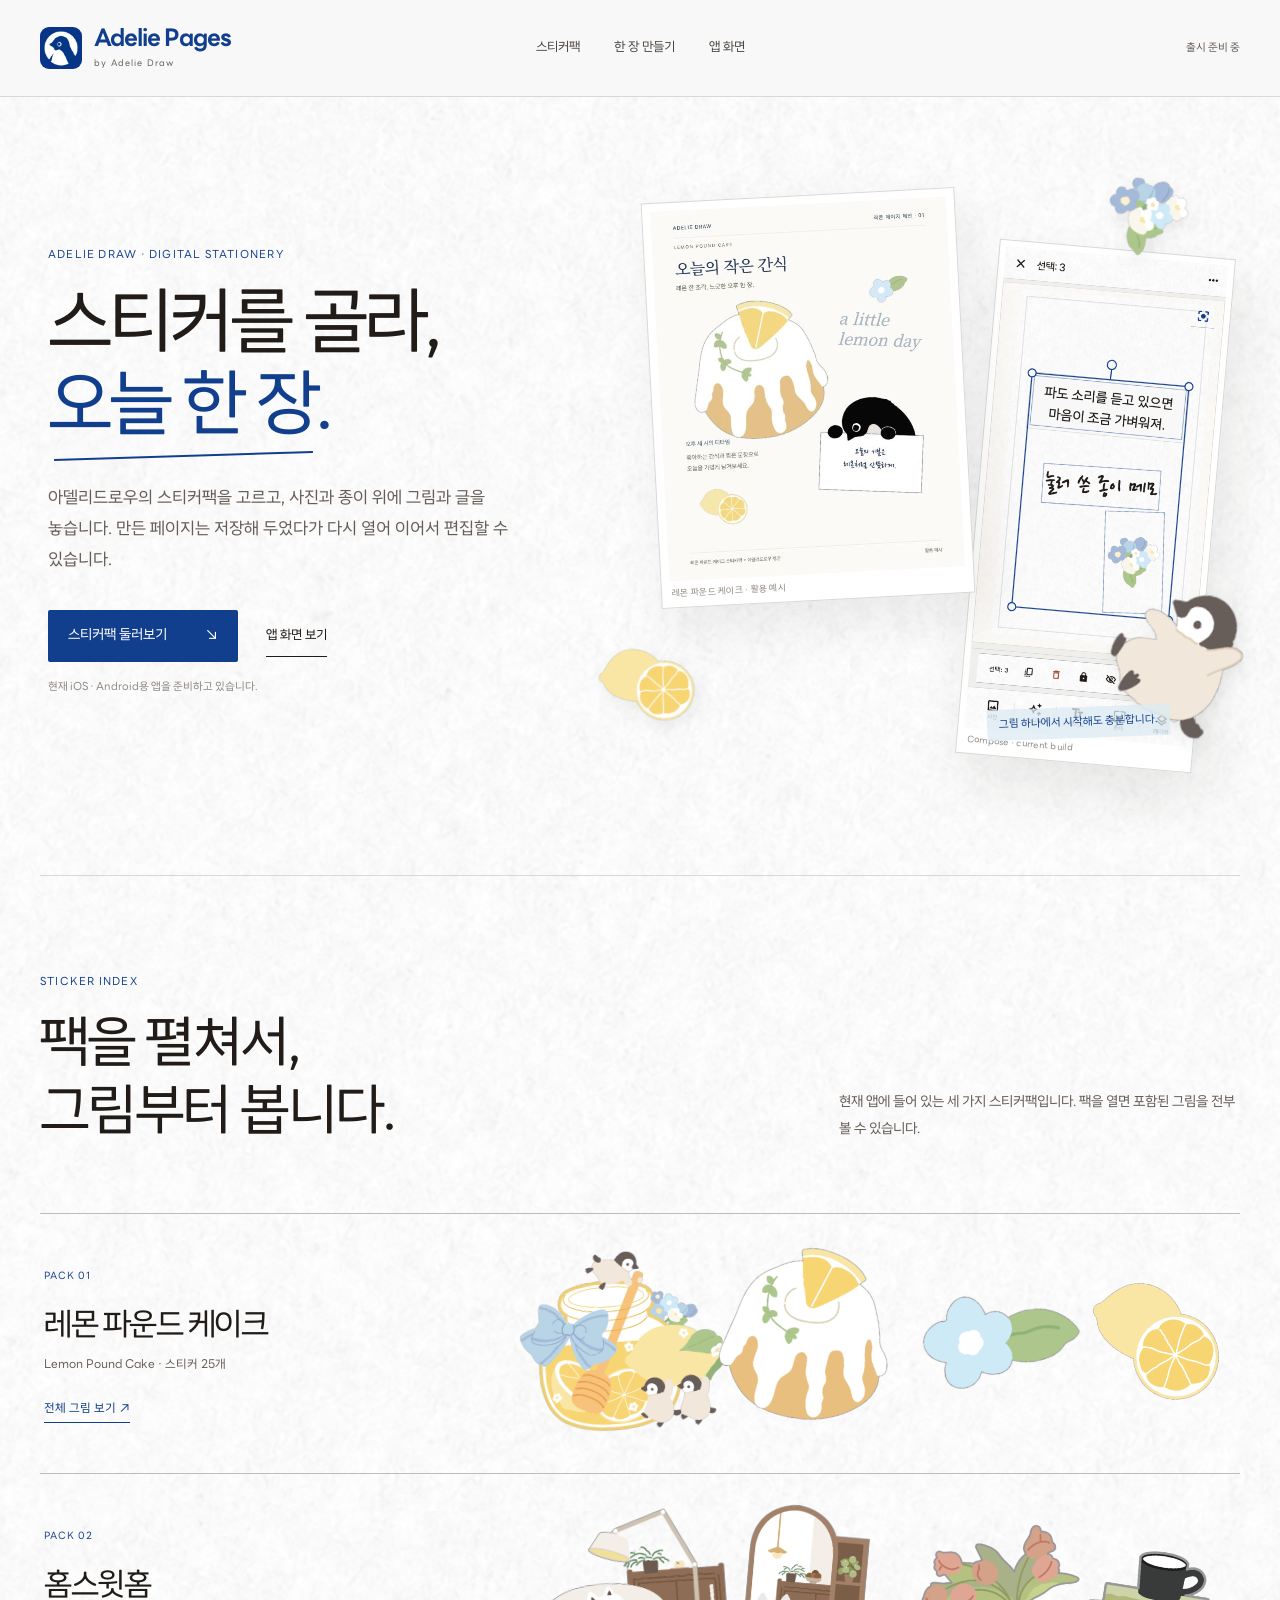
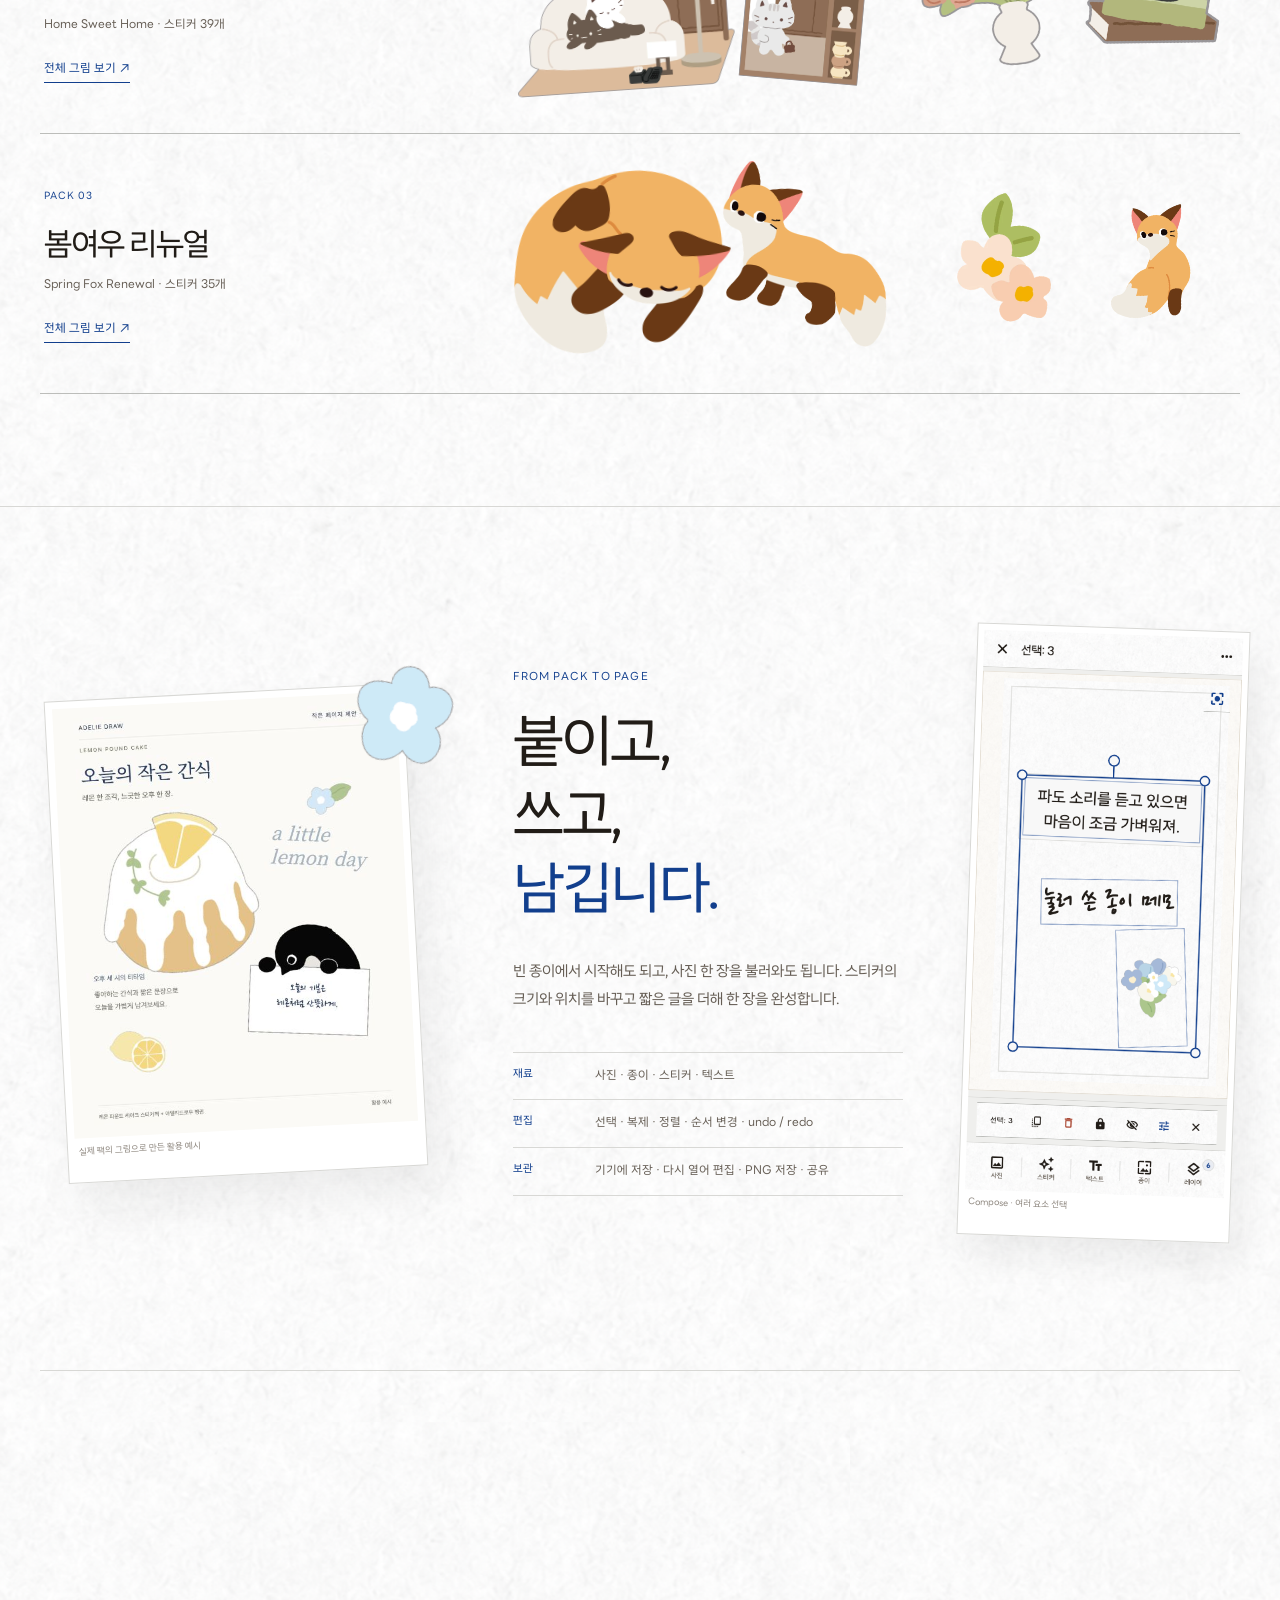
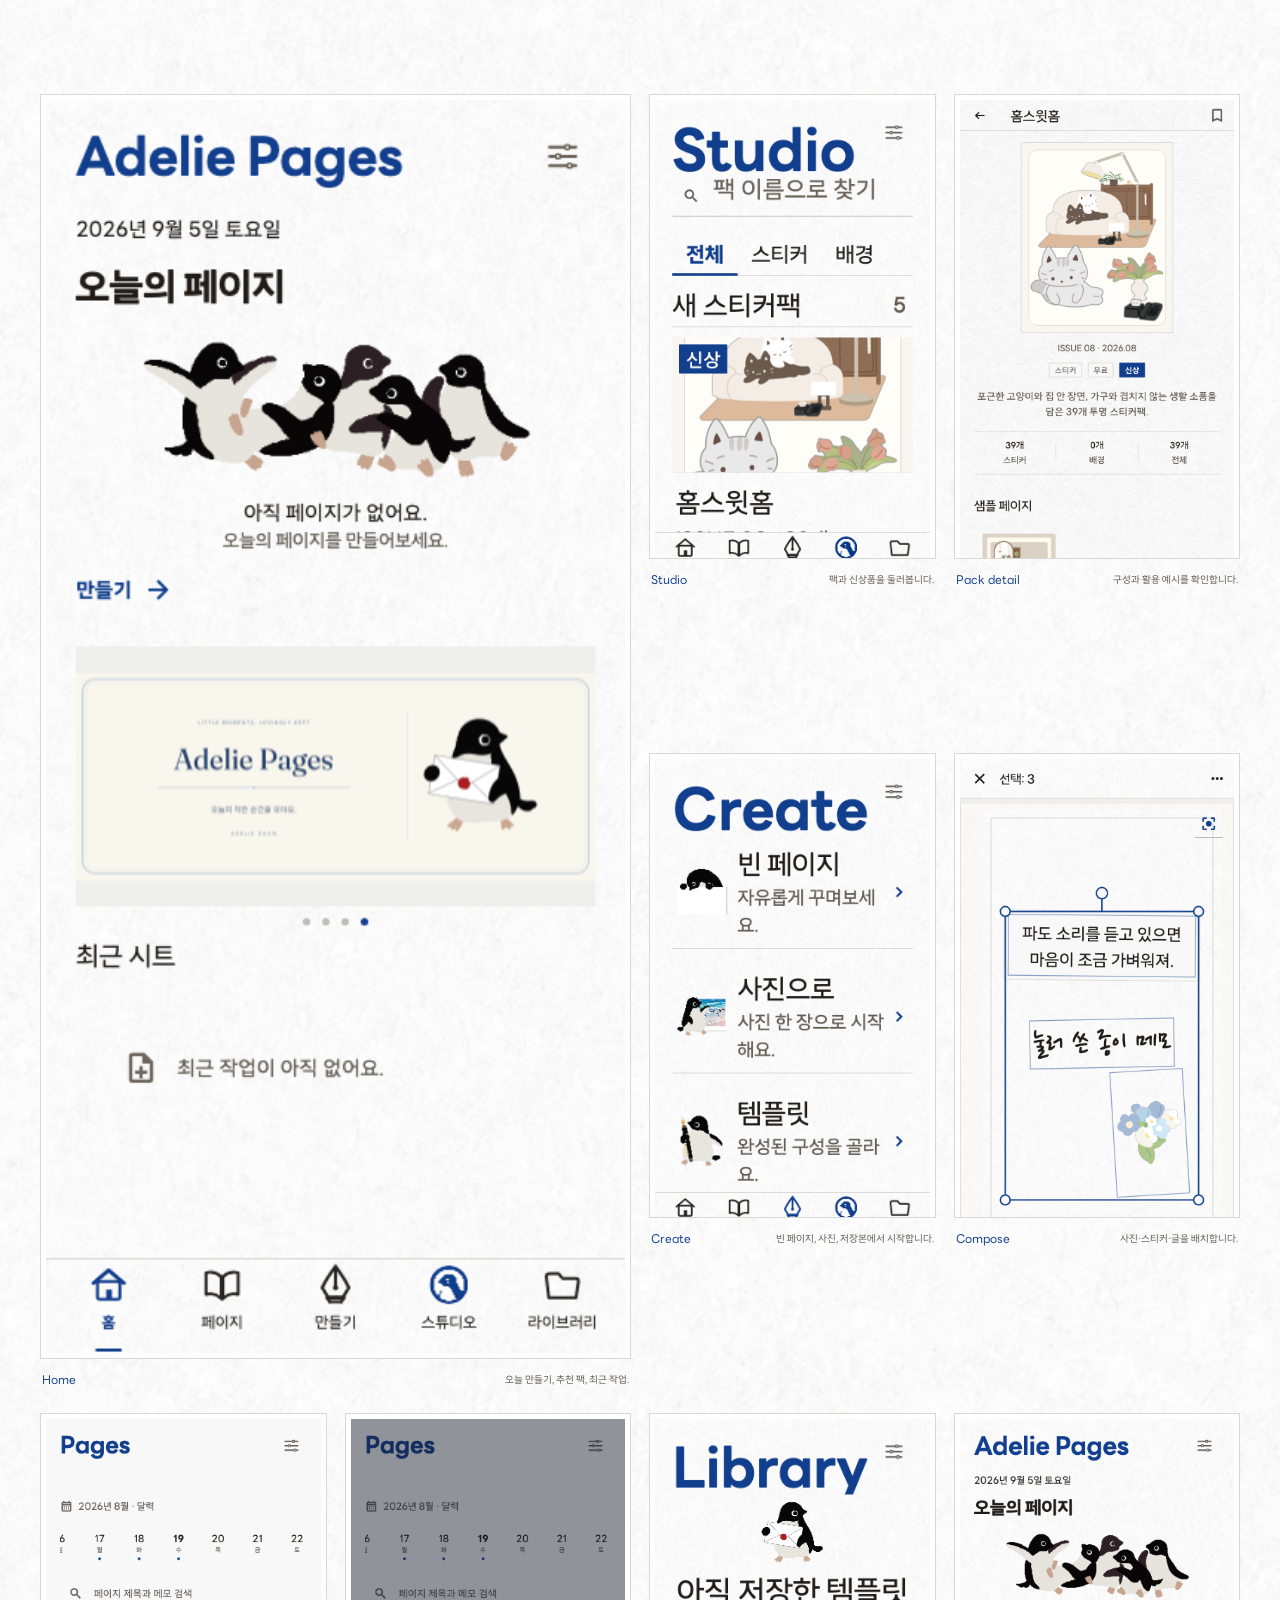
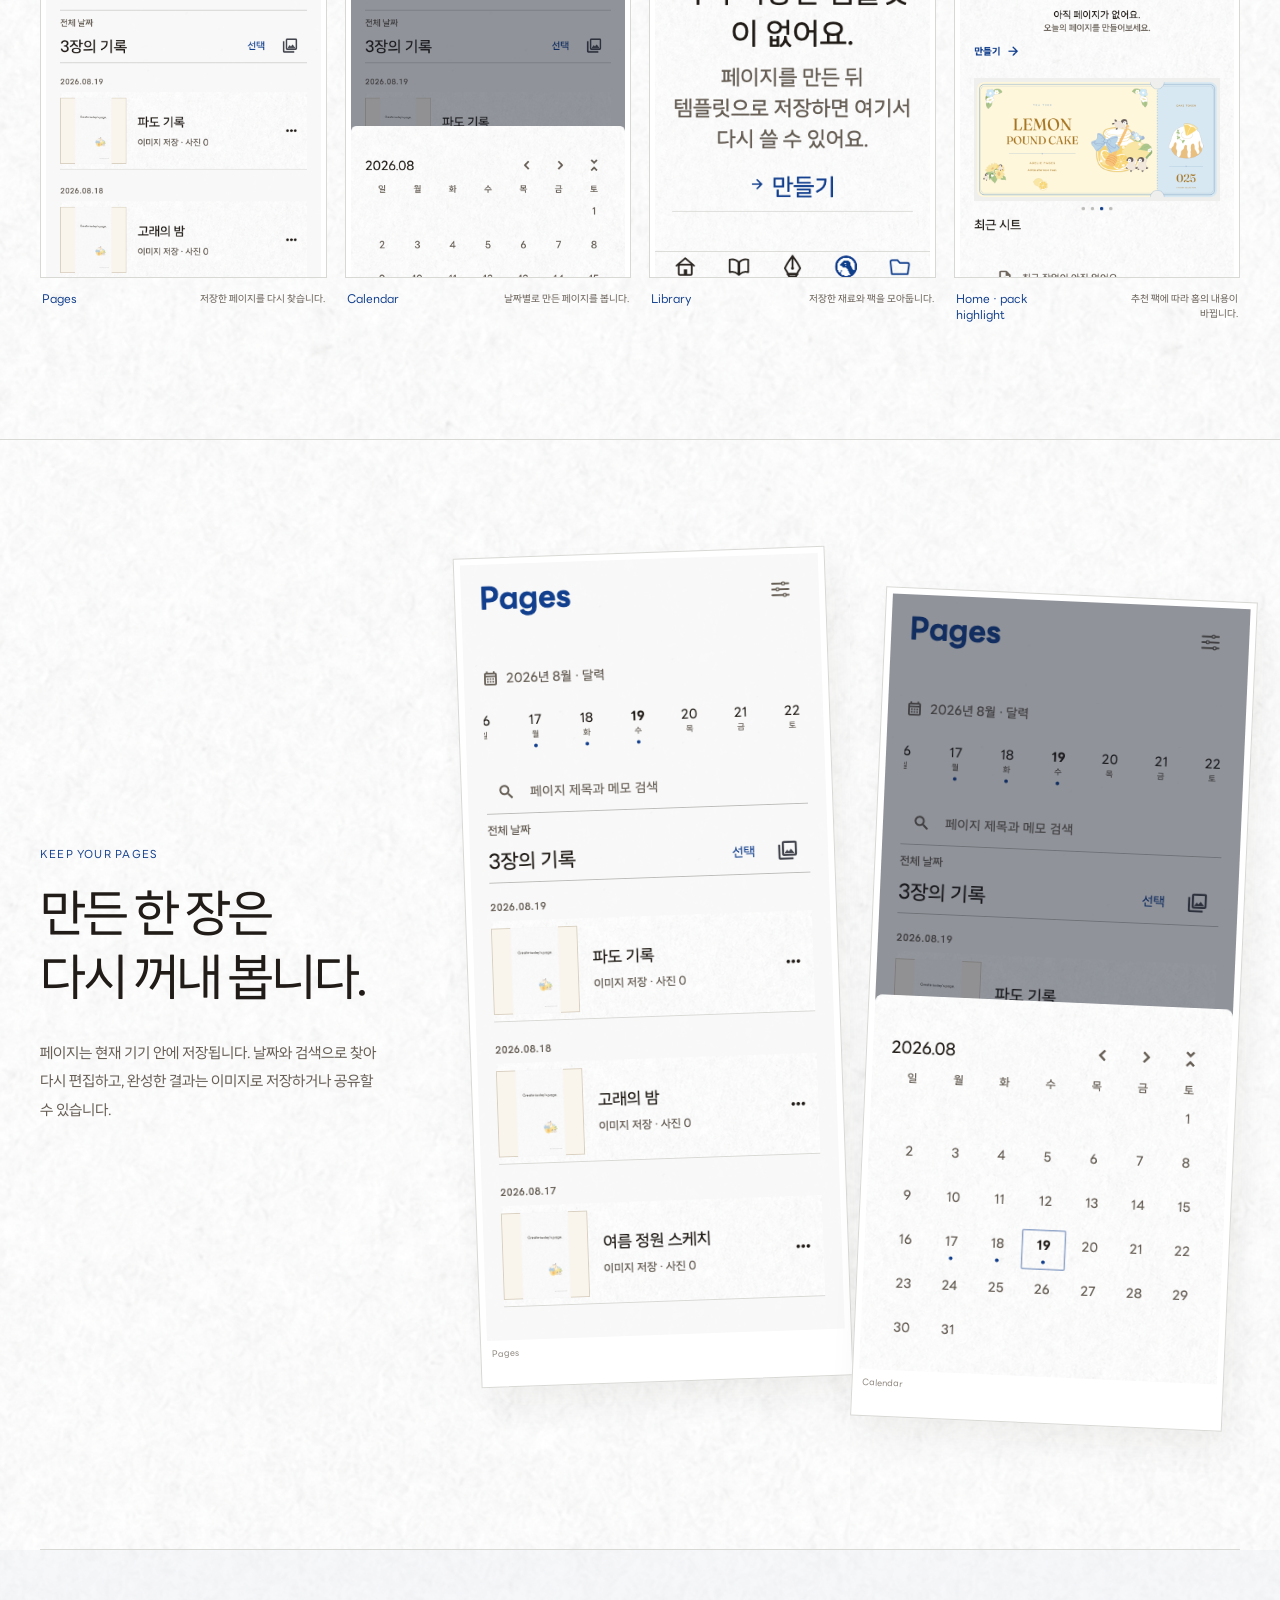
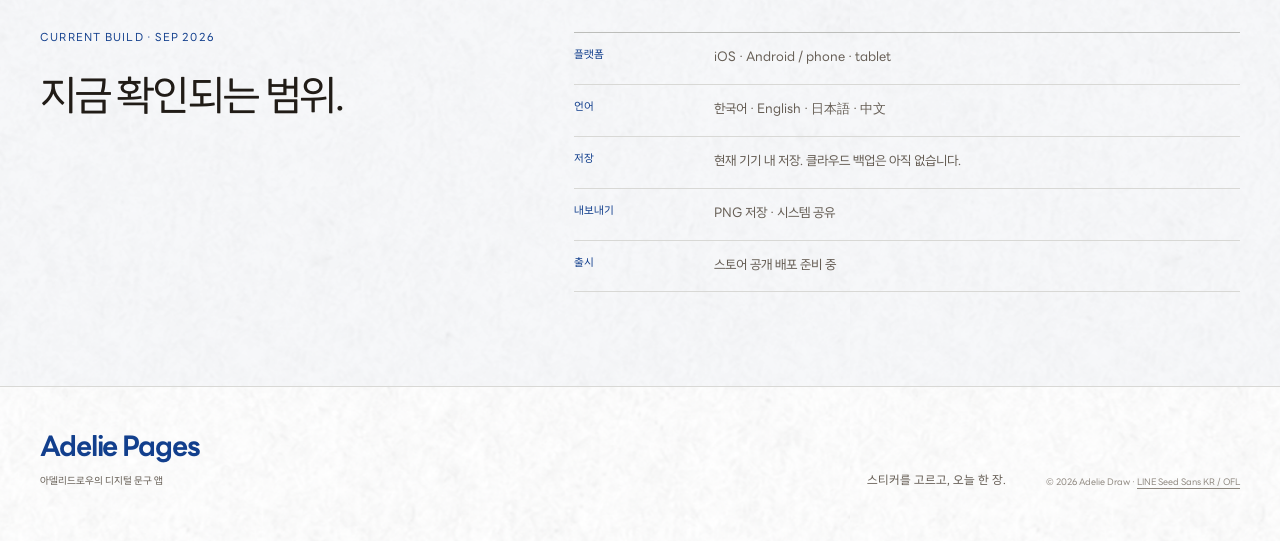
==== commit c42537cf: "Refine landing after Astra comparison" ====
--- a/index.html
+++ b/index.html
@@ -2,209 +2,235 @@
 <html lang="ko">
 <head>
   <meta charset="utf-8">
-  <meta name="viewport" content="width=device-width,initial-scale=1">
+  <meta name="viewport" content="width=device-width, initial-scale=1">
   <title>Adelie Pages — 아델리드로우의 디지털 문구</title>
-  <meta name="description" content="아델리드로우의 스티커팩과 종이를 고르고, 사진과 글을 얹어 한 장의 페이지를 만드는 앱 Adelie Pages.">
-  <meta name="theme-color" content="#F8F8F8">
+  <meta name="description" content="아델리드로우의 스티커팩을 고르고, 사진과 종이 위에 그림과 글을 더해 한 장을 만드는 디지털 문구 앱 Adelie Pages.">
+  <meta name="theme-color" content="#f8f8f8">
   <meta property="og:type" content="website">
   <meta property="og:title" content="Adelie Pages">
-  <meta property="og:description" content="스티커팩을 골라 한 장을 꾸미고, 저장한 페이지를 다시 꺼내 보는 디지털 문구 앱.">
+  <meta property="og:description" content="스티커를 골라, 오늘 한 장.">
   <link rel="icon" type="image/png" href="./assets/img/brand/app-icon.png">
+  <link rel="preload" href="./assets/fonts/LINESeedKR-Rg.woff2" as="font" type="font/woff2" crossorigin>
   <link rel="stylesheet" href="./style.css">
 </head>
 <body>
-  <a class="skip-link" href="#main">본문으로 건너뛰기</a>
-
-  <header class="site-header" data-header>
-    <a class="brand" href="#top" aria-label="Adelie Pages 처음으로">
-      <img src="./assets/img/brand/app-icon.png" width="30" height="30" alt="">
-      <span>Adelie Pages</span>
-    </a>
-    <nav aria-label="페이지 섹션">
-      <a href="#discover">팩 고르기</a>
-      <a href="#make">만들기</a>
-      <a href="#keep">보관</a>
-      <a href="#packs">스티커팩</a>
-    </nav>
-    <span class="issue">Adelie Draw · 2026</span>
+  <a class="skip" href="#main">본문으로 건너뛰기</a>
+
+  <header class="site-header">
+    <div class="wrap header-inner">
+      <a class="brand" href="#top" aria-label="Adelie Pages 처음으로">
+        <img src="./assets/img/brand/app-icon.png" width="42" height="42" alt="">
+        <span>Adelie Pages<small>by Adelie Draw</small></span>
+      </a>
+      <nav aria-label="주요 메뉴">
+        <a href="#packs">스티커팩</a>
+        <a href="#make">한 장 만들기</a>
+        <a href="#screens">앱 화면</a>
+      </nav>
+      <span class="release">출시 준비 중</span>
+    </div>
   </header>
 
   <main id="main">
-    <section class="spread hero" id="top">
+    <section class="hero wrap" id="top">
       <div class="hero-copy" data-reveal>
-        <div class="issue-line"><span>Digital stationery</span><span>Vol. 01</span></div>
-        <p class="hero-kicker">아델리드로우의 문구를 앱에서</p>
-        <h1>스티커팩을 골라<br><em>한 장을 꾸밉니다.</em></h1>
-        <p class="hero-lede">종이를 고르고, 사진과 글을 얹고, 스티커를 붙여 페이지를 만듭니다. 저장한 페이지는 다시 열어 이어서 편집하거나 이미지로 내보낼 수 있습니다.</p>
-        <a class="text-link" href="#discover">앱 화면 보기 <span aria-hidden="true">↓</span></a>
-        <p class="hand-note">오늘은 레몬 파운드 케이크로.</p>
-      </div>
-
-      <div class="hero-collage" aria-label="Adelie Pages 실제 화면과 스티커팩 예시" data-reveal>
-        <figure class="print main-print">
-          <img src="./assets/img/screens/home.png" alt="Adelie Pages 홈 화면">
-          <figcaption>Home · 현재 개발 빌드</figcaption>
-        </figure>
-        <figure class="print side-print">
-          <img src="./assets/img/screens/home-lemon.png" alt="레몬 파운드 케이크 팩이 표시된 홈 화면">
-        </figure>
-        <figure class="page-sample">
-          <img src="./assets/img/editorial/lemon-page.png" alt="레몬 파운드 케이크 스티커팩 활용 페이지 예시">
-        </figure>
-        <img class="loose-sticker sticker-cake" src="./assets/img/stickers/lemon-cake.webp" alt="">
-        <img class="loose-sticker sticker-flower" src="./assets/img/stickers/blue-flower.webp" alt="">
-        <img class="loose-sticker sticker-penguin" src="./assets/img/stickers/resting-penguin.webp" alt="">
-      </div>
-    </section>
-
-    <section class="spread discover" id="discover">
-      <div class="section-copy" data-reveal>
-        <p class="folio">팩을 고르는 화면</p>
-        <h2>먼저, 어떤 팩을<br>쓸지 봅니다.</h2>
-        <p>Home에서 새 팩을 보고 Studio에서 전체 구성을 둘러봅니다. 마음에 드는 팩을 열면 포함된 스티커와 샘플을 확인한 뒤 바로 만들기로 넘어갑니다.</p>
-        <dl class="caption-list">
-          <div><dt>Home</dt><dd>오늘 만들기와 추천 팩</dd></div>
-          <div><dt>Studio</dt><dd>팩·종이 전체 보기</dd></div>
-          <div><dt>Pack detail</dt><dd>구성과 활용 예시 확인</dd></div>
+        <p class="eyebrow">ADELIE DRAW · DIGITAL STATIONERY</p>
+        <h1>스티커를 골라,<br><span>오늘 한 장.</span></h1>
+        <p class="lede">아델리드로우의 스티커팩을 고르고, 사진과 종이 위에 그림과 글을 놓습니다. 만든 페이지는 저장해 두었다가 다시 열어 이어서 편집할 수 있습니다.</p>
+        <div class="hero-actions">
+          <a class="button" href="#packs">스티커팩 둘러보기 <span aria-hidden="true">↘</span></a>
+          <a class="text-link" href="#screens">앱 화면 보기</a>
+        </div>
+        <p class="hero-note">현재 iOS · Android용 앱을 준비하고 있습니다.</p>
+      </div>
+
+      <div class="hero-art" aria-label="레몬 파운드 케이크 팩으로 꾸민 페이지와 앱 편집 화면" data-reveal>
+        <figure class="hero-page">
+          <img src="./assets/img/editorial/lemon-page.png" alt="레몬 케이크와 펭귄 메모를 조합한 오늘의 작은 간식 페이지">
+          <figcaption>레몬 파운드 케이크 · 활용 예시</figcaption>
+        </figure>
+        <figure class="hero-compose">
+          <img src="./assets/img/screens/compose.png" alt="Adelie Pages 편집 화면">
+          <figcaption>Compose · current build</figcaption>
+        </figure>
+        <img class="hero-sticker hero-sticker-a" src="./assets/catalog/lemon/resting_penguin-preview.webp" alt="">
+        <img class="hero-sticker hero-sticker-b" src="./assets/catalog/lemon/blue_flower_bouquet-preview.webp" alt="">
+        <img class="hero-sticker hero-sticker-c" src="./assets/catalog/lemon/lemon_pair-preview.webp" alt="">
+        <p class="margin-note">그림 하나에서 시작해도 충분합니다.</p>
+      </div>
+    </section>
+
+    <section class="pack-index" id="packs">
+      <div class="wrap">
+        <div class="section-head" data-reveal>
+          <div>
+            <p class="eyebrow">STICKER INDEX</p>
+            <h2>팩을 펼쳐서,<br>그림부터 봅니다.</h2>
+          </div>
+          <p>현재 앱에 들어 있는 세 가지 스티커팩입니다. 팩을 열면 포함된 그림을 전부 볼 수 있습니다.</p>
+        </div>
+
+        <div class="pack-rows">
+          <a class="pack-row" href="./pack.html#lemon" data-reveal>
+            <div class="pack-meta">
+              <span class="pack-no">PACK 01</span>
+              <h3>레몬 파운드 케이크</h3>
+              <p>Lemon Pound Cake · 스티커 25개</p>
+              <span class="pack-more">전체 그림 보기 ↗</span>
+            </div>
+            <div class="sticker-spread lemon-spread" aria-hidden="true">
+              <img src="./assets/catalog/lemon/penguin_lemon_tea_party-preview.webp" alt="">
+              <img src="./assets/catalog/lemon/lemon_pound_cake-preview.webp" alt="">
+              <img src="./assets/catalog/lemon/blue_flower_sprig-preview.webp" alt="">
+              <img src="./assets/catalog/lemon/lemon_pair-preview.webp" alt="">
+            </div>
+          </a>
+
+          <a class="pack-row" href="./pack.html#home" data-reveal>
+            <div class="pack-meta">
+              <span class="pack-no">PACK 02</span>
+              <h3>홈스윗홈</h3>
+              <p>Home Sweet Home · 스티커 39개</p>
+              <span class="pack-more">전체 그림 보기 ↗</span>
+            </div>
+            <div class="sticker-spread home-spread" aria-hidden="true">
+              <img src="./assets/catalog/home/living_room_cats_scene-preview.webp" alt="">
+              <img src="./assets/catalog/home/arched_home_cat-preview.webp" alt="">
+              <img src="./assets/catalog/home/tulip_vase-preview.webp" alt="">
+              <img src="./assets/catalog/home/coffee_books_green-preview.webp" alt="">
+            </div>
+          </a>
+
+          <a class="pack-row" href="./pack.html#fox" data-reveal>
+            <div class="pack-meta">
+              <span class="pack-no">PACK 03</span>
+              <h3>봄여우 리뉴얼</h3>
+              <p>Spring Fox Renewal · 스티커 35개</p>
+              <span class="pack-more">전체 그림 보기 ↗</span>
+            </div>
+            <div class="sticker-spread fox-spread" aria-hidden="true">
+              <img src="./assets/catalog/fox/spring_fox_pose_01-preview.webp" alt="">
+              <img src="./assets/catalog/fox/spring_fox_pose_04-preview.webp" alt="">
+              <img src="./assets/catalog/fox/spring_blossom_03-preview.webp" alt="">
+              <img src="./assets/catalog/fox/spring_fox_pose_16-preview.webp" alt="">
+            </div>
+          </a>
+        </div>
+      </div>
+    </section>
+
+    <section class="make-section wrap" id="make">
+      <div class="make-visual" data-reveal>
+        <figure class="make-page">
+          <img src="./assets/img/editorial/lemon-page.png" alt="오늘의 작은 간식 활용 예시">
+          <figcaption>실제 팩의 그림으로 만든 활용 예시</figcaption>
+        </figure>
+        <img class="make-flower" src="./assets/catalog/lemon/blue_flower_single-preview.webp" alt="">
+      </div>
+      <div class="make-copy" data-reveal>
+        <p class="eyebrow">FROM PACK TO PAGE</p>
+        <h2>붙이고,<br>쓰고,<br><span>남깁니다.</span></h2>
+        <p>빈 종이에서 시작해도 되고, 사진 한 장을 불러와도 됩니다. 스티커의 크기와 위치를 바꾸고 짧은 글을 더해 한 장을 완성합니다.</p>
+        <dl class="make-facts">
+          <div><dt>재료</dt><dd>사진 · 종이 · 스티커 · 텍스트</dd></div>
+          <div><dt>편집</dt><dd>선택 · 복제 · 정렬 · 순서 변경 · undo / redo</dd></div>
+          <div><dt>보관</dt><dd>기기에 저장 · 다시 열어 편집 · PNG 저장 · 공유</dd></div>
         </dl>
       </div>
-
-      <div class="discover-layout" data-reveal>
-        <figure class="screen-sheet screen-studio">
-          <span class="tape tape-top"></span>
-          <img src="./assets/img/screens/studio.png" alt="Studio 화면">
-          <figcaption>Studio</figcaption>
-        </figure>
-        <figure class="screen-sheet screen-detail">
-          <img src="./assets/img/screens/pack-detail.png" alt="팩 상세 화면">
-          <figcaption>Pack detail</figcaption>
-        </figure>
-        <img class="scene-sticker" src="./assets/img/stickers/living-room.webp" alt="">
-        <p class="margin-note">팩을 고른 다음<br>바로 한 장으로.</p>
-      </div>
-    </section>
-
-    <section class="make" id="make">
-      <div class="make-title" data-reveal>
-        <p class="folio">페이지 만들기</p>
-        <h2>고른 재료로<br>바로 한 장.</h2>
-        <p>Create에서 시작 방식을 고르고 Compose에서 종이·사진·스티커·텍스트를 편집합니다.</p>
-      </div>
-
-      <div class="make-canvas" data-reveal>
-        <figure class="screen-sheet create-sheet">
-          <img src="./assets/img/screens/create.png" alt="Create 화면">
-          <figcaption>빈 페이지 · 사진 · 이어 쓰기</figcaption>
-        </figure>
-        <figure class="screen-sheet compose-sheet">
-          <span class="tape tape-side"></span>
-          <img src="./assets/img/screens/compose.png" alt="Compose 편집 화면">
-          <figcaption>Compose · 선택한 요소를 한 번에 편집</figcaption>
-        </figure>
-        <img class="make-sticker make-lemon" src="./assets/img/stickers/lemon-pair.webp" alt="">
-        <img class="make-sticker make-fox" src="./assets/img/stickers/spring-fox.webp" alt="">
-        <img class="make-sticker make-blossom" src="./assets/img/stickers/spring-blossom.webp" alt="">
-        <div class="recipe-note">
-          <span>한 장에 들어가는 것</span>
-          <strong>종이 + 사진 + 스티커 + 글</strong>
-        </div>
-      </div>
-    </section>
-
-    <section class="spread keep" id="keep">
-      <div class="keep-gallery" data-reveal>
-        <figure class="screen-sheet pages-sheet">
-          <img src="./assets/img/screens/pages.png" alt="Pages 화면">
-          <figcaption>Pages · 저장한 페이지 찾기</figcaption>
-        </figure>
-        <figure class="screen-sheet calendar-sheet">
-          <span class="tape tape-top"></span>
-          <img src="./assets/img/screens/calendar.png" alt="Pages 월간 달력 화면">
-          <figcaption>Calendar · 날짜로 이동</figcaption>
-        </figure>
-        <figure class="screen-sheet library-sheet">
-          <img src="./assets/img/screens/library.png" alt="Library 화면">
-          <figcaption>Library · 저장한 재료와 팩</figcaption>
-        </figure>
-      </div>
-
-      <div class="section-copy keep-copy" data-reveal>
-        <p class="folio">다시 찾기</p>
-        <h2>만든 페이지는<br>날짜 속에 남습니다.</h2>
-        <p>저장한 페이지를 날짜와 검색으로 찾고 다시 편집합니다. 여러 장을 골라 공유하거나 이미지로 저장할 수도 있습니다.</p>
-        <p class="small-note">현재 페이지·초안·템플릿은 기기 안에 저장됩니다. 클라우드 백업은 아직 제공하지 않습니다.</p>
-      </div>
-    </section>
-
-    <section class="usage" aria-labelledby="usage-title">
-      <div class="usage-paper" data-reveal>
-        <div class="usage-meta"><span>Adelie Draw</span><span>작은 페이지 제안 · 01</span></div>
-        <div class="usage-grid">
-          <div class="usage-copy">
-            <p class="folio">Lemon Pound Cake</p>
-            <h2 id="usage-title">한 팩으로<br>이런 페이지를 만듭니다.</h2>
-            <p>레몬 파운드 케이크 팩의 실제 스티커와 아델리드로우 펭귄을 배치한 활용 예시입니다. 샘플 이미지는 팩의 쓰임을 보여주며 편집 가능한 완성 템플릿과는 구분합니다.</p>
-            <p class="hand-note inline-note">짧은 문장 하나면 충분한 날.</p>
+      <div class="make-phone" data-reveal>
+        <figure>
+          <img src="./assets/img/screens/compose.png" alt="여러 스티커를 선택해 편집하는 Compose 화면">
+          <figcaption>Compose · 여러 요소 선택</figcaption>
+        </figure>
+      </div>
+    </section>
+
+    <section class="screen-index" id="screens">
+      <div class="wrap">
+        <div class="section-head compact" data-reveal>
+          <div>
+            <p class="eyebrow">SCREEN INDEX</p>
+            <h2>앱 안에서는<br>이렇게 이어집니다.</h2>
           </div>
-          <figure class="usage-figure">
-            <img src="./assets/img/editorial/lemon-page.png" alt="오늘의 작은 간식 활용 예시">
-          </figure>
-        </div>
-      </div>
-    </section>
-
-    <section class="packs" id="packs">
-      <div class="packs-heading" data-reveal>
-        <p class="folio">현재 카탈로그</p>
-        <h2>지금 앱에 들어 있는 팩.</h2>
-        <p>아래 세 팩과 기본 흰 모조지가 현재 빌드에 포함되어 있습니다.</p>
-      </div>
-      <div class="pack-row">
-        <figure class="pack-card" data-reveal>
-          <img src="./assets/img/packs/home-sweet-home.webp" alt="Home Sweet Home 팩 커버">
-          <figcaption><strong>Home Sweet Home</strong><span>39 stickers</span></figcaption>
-        </figure>
-        <figure class="pack-card raised" data-reveal>
-          <img src="./assets/img/packs/lemon-pound-cake.webp" alt="Lemon Pound Cake 팩 커버">
-          <figcaption><strong>Lemon Pound Cake</strong><span>25 stickers</span></figcaption>
-        </figure>
-        <figure class="pack-card" data-reveal>
-          <img src="./assets/img/packs/spring-fox.webp" alt="Spring Fox Renewal 팩 커버">
-          <figcaption><strong>Spring Fox Renewal</strong><span>35 stickers</span></figcaption>
-        </figure>
-      </div>
-    </section>
-
-    <section class="status" id="status">
-      <div class="status-heading" data-reveal>
-        <p class="folio">현재 빌드 · 2026.09</p>
-        <h2>지금 되는 것과<br>아직 없는 것.</h2>
-      </div>
-      <div class="status-columns" data-reveal>
-        <div>
-          <h3>현재 동작</h3>
-          <p>Home · Pages · Create · Studio · Library</p>
-          <p>자동 저장 · 재편집 · 날짜 탐색 · 검색</p>
-          <p>PNG 저장 · 시스템 공유</p>
-          <p>한국어 · English · 日本語 · 中文</p>
-        </div>
-        <div>
-          <h3>출시 전 남은 항목</h3>
-          <p>스토어 공개 배포와 정책·지원 페이지</p>
-          <p>출시 팩 라인업과 실제 구매·복원 검증</p>
-          <p>클라우드 백업·복원은 미구현</p>
-        </div>
+          <p>현재 개발 빌드의 실제 화면입니다. 홈에서 팩을 보고, 만들고, 저장한 페이지를 다시 찾는 흐름입니다.</p>
+        </div>
+
+        <div class="screen-grid" role="list">
+          <figure class="screen-item feature" role="listitem" data-reveal>
+            <div class="screen-frame"><img src="./assets/img/screens/home.png" alt="Home 화면"></div>
+            <figcaption><span>Home</span><p>오늘 만들기, 추천 팩, 최근 작업.</p></figcaption>
+          </figure>
+          <figure class="screen-item" role="listitem" data-reveal>
+            <div class="screen-frame"><img src="./assets/img/screens/studio.png" alt="Studio 화면"></div>
+            <figcaption><span>Studio</span><p>팩과 신상품을 둘러봅니다.</p></figcaption>
+          </figure>
+          <figure class="screen-item" role="listitem" data-reveal>
+            <div class="screen-frame"><img src="./assets/img/screens/pack-detail.png" alt="팩 상세 화면"></div>
+            <figcaption><span>Pack detail</span><p>구성과 활용 예시를 확인합니다.</p></figcaption>
+          </figure>
+          <figure class="screen-item" role="listitem" data-reveal>
+            <div class="screen-frame"><img src="./assets/img/screens/create.png" alt="Create 화면"></div>
+            <figcaption><span>Create</span><p>빈 페이지, 사진, 저장본에서 시작합니다.</p></figcaption>
+          </figure>
+          <figure class="screen-item" role="listitem" data-reveal>
+            <div class="screen-frame"><img src="./assets/img/screens/compose.png" alt="Compose 화면"></div>
+            <figcaption><span>Compose</span><p>사진·스티커·글을 배치합니다.</p></figcaption>
+          </figure>
+          <figure class="screen-item" role="listitem" data-reveal>
+            <div class="screen-frame"><img src="./assets/img/screens/pages.png" alt="Pages 화면"></div>
+            <figcaption><span>Pages</span><p>저장한 페이지를 다시 찾습니다.</p></figcaption>
+          </figure>
+          <figure class="screen-item" role="listitem" data-reveal>
+            <div class="screen-frame"><img src="./assets/img/screens/calendar.png" alt="달력 화면"></div>
+            <figcaption><span>Calendar</span><p>날짜별로 만든 페이지를 봅니다.</p></figcaption>
+          </figure>
+          <figure class="screen-item" role="listitem" data-reveal>
+            <div class="screen-frame"><img src="./assets/img/screens/library.png" alt="Library 화면"></div>
+            <figcaption><span>Library</span><p>저장한 재료와 팩을 모아둡니다.</p></figcaption>
+          </figure>
+          <figure class="screen-item" role="listitem" data-reveal>
+            <div class="screen-frame"><img src="./assets/img/screens/home-lemon.png" alt="레몬 팩이 표시된 Home 화면"></div>
+            <figcaption><span>Home · pack highlight</span><p>추천 팩에 따라 홈의 내용이 바뀝니다.</p></figcaption>
+          </figure>
+        </div>
+      </div>
+    </section>
+
+    <section class="keep-section wrap">
+      <div class="keep-copy" data-reveal>
+        <p class="eyebrow">KEEP YOUR PAGES</p>
+        <h2>만든 한 장은<br>다시 꺼내 봅니다.</h2>
+        <p>페이지는 현재 기기 안에 저장됩니다. 날짜와 검색으로 찾아 다시 편집하고, 완성한 결과는 이미지로 저장하거나 공유할 수 있습니다.</p>
+      </div>
+      <div class="keep-visual" data-reveal>
+        <figure><img src="./assets/img/screens/pages.png" alt="Pages 화면"><figcaption>Pages</figcaption></figure>
+        <figure><img src="./assets/img/screens/calendar.png" alt="달력 화면"><figcaption>Calendar</figcaption></figure>
+      </div>
+    </section>
+
+    <section class="facts-section">
+      <div class="wrap facts-grid">
+        <div data-reveal>
+          <p class="eyebrow">CURRENT BUILD · SEP 2026</p>
+          <h2>지금 확인되는 범위.</h2>
+        </div>
+        <dl data-reveal>
+          <div><dt>플랫폼</dt><dd>iOS · Android / phone · tablet</dd></div>
+          <div><dt>언어</dt><dd>한국어 · English · 日本語 · 中文</dd></div>
+          <div><dt>저장</dt><dd>현재 기기 내 저장. 클라우드 백업은 아직 없습니다.</dd></div>
+          <div><dt>내보내기</dt><dd>PNG 저장 · 시스템 공유</dd></div>
+          <div><dt>출시</dt><dd>스토어 공개 배포 준비 중</dd></div>
+        </dl>
       </div>
     </section>
   </main>
 
   <footer class="site-footer">
-    <div class="footer-mark">
-      <img src="./assets/img/brand/app-icon.png" alt="">
-      <span>Adelie Pages</span>
+    <div class="wrap footer-inner">
+      <div><strong>Adelie Pages</strong><p>아델리드로우의 디지털 문구 앱</p></div>
+      <p>스티커를 고르고, 오늘 한 장.</p>
+      <small>© 2026 Adelie Draw · <a href="./assets/fonts/OFL-LINESeedKR.txt">LINE Seed Sans KR / OFL</a></small>
     </div>
-    <p>아델리드로우의 디지털 문구 앱 · iOS / Android · 출시 준비 중</p>
-    <p>© 2026 Adelie Draw</p>
   </footer>
 
   <script src="./app.js" defer></script>
--- a/style.css
+++ b/style.css
@@ -1,527 +1,236 @@
-@font-face {
-  font-family: "LINESeedKR";
-  src: url("./assets/fonts/LINESeedKR-Rg.otf") format("opentype");
-  font-weight: 400;
-  font-style: normal;
-  font-display: swap;
-}
-@font-face {
-  font-family: "LINESeedKR";
-  src: url("./assets/fonts/LINESeedKR-Bd.otf") format("opentype");
-  font-weight: 700;
-  font-style: normal;
-  font-display: swap;
-}
-@font-face {
-  font-family: "NotoSerifKR";
-  src: url("./assets/fonts/NotoSerifKR.ttf") format("truetype");
-  font-weight: 500 700;
-  font-style: normal;
-  font-display: swap;
-}
-@font-face {
-  font-family: "Donghwa";
-  src: url("./assets/fonts/NanumHandwriting-DonghwaDdobak.ttf") format("truetype");
-  font-weight: 400;
-  font-style: normal;
-  font-display: swap;
-}
-
-:root {
-  --paper: #F8F8F8;
-  --paper-warm: #FAF5EC;
-  --ink: #211C17;
-  --ink-soft: #665E55;
-  --ink-faint: #8A837B;
-  --rule: #D8D8D5;
-  --rule-strong: #BCBDBA;
-  --indigo: #123F8D;
-  --indigo-soft: #E9ECF2;
-  --lemon: #F2DEA0;
-  --blue-note: #A9C4DF;
-  --serif: "NotoSerifKR", "Apple SD Gothic Neo", serif;
-  --sans: "LINESeedKR", "Apple SD Gothic Neo", sans-serif;
-  --hand: "Donghwa", cursive;
-  --page: min(1380px, calc(100vw - 48px));
-}
-
-* { box-sizing: border-box; }
-html { scroll-behavior: smooth; }
-body {
-  margin: 0;
-  color: var(--ink);
-  background-color: var(--paper);
-  background-image: url("./assets/img/editorial/woodfree-white.png");
-  background-size: 760px auto;
-  font-family: var(--sans);
-  -webkit-font-smoothing: antialiased;
-  text-rendering: optimizeLegibility;
-  word-break: keep-all;
-  overflow-x: hidden;
-}
-img { display: block; max-width: 100%; }
-a { color: inherit; }
-
-.skip-link {
-  position: fixed;
-  z-index: 1000;
-  left: -9999px;
-  top: 12px;
-  padding: 10px 14px;
-  background: var(--indigo);
-  color: white;
-}
-.skip-link:focus { left: 12px; }
-:focus-visible { outline: 2px solid var(--indigo); outline-offset: 4px; }
-
-.site-header {
-  position: sticky;
-  top: 0;
-  z-index: 100;
-  width: 100%;
-  min-height: 64px;
-  display: grid;
-  grid-template-columns: 1fr auto 1fr;
-  align-items: center;
-  gap: 24px;
-  padding: 0 max(24px, calc((100vw - 1380px) / 2));
-  border-bottom: 1px solid rgba(188,189,186,.72);
-  background: rgba(248,248,248,.92);
-  backdrop-filter: blur(12px);
-}
-.brand {
-  display: inline-flex;
-  align-items: center;
-  gap: 10px;
-  width: max-content;
-  font-weight: 700;
-  letter-spacing: -.02em;
-  text-decoration: none;
-}
-.brand img { width: 30px; height: 30px; border-radius: 8px; }
-.site-header nav { display: flex; gap: 24px; font-size: 13px; }
-.site-header nav a { text-decoration: none; color: var(--ink-soft); }
-.site-header nav a:hover { color: var(--indigo); }
-.issue { justify-self: end; font-size: 11px; color: var(--ink-faint); letter-spacing: .04em; }
-
-.spread {
-  position: relative;
-  width: var(--page);
-  margin-inline: auto;
-  display: grid;
-  grid-template-columns: 1fr 1fr;
-}
-.spread::after {
-  content: "";
-  position: absolute;
-  top: 0;
-  bottom: 0;
-  left: 50%;
-  width: 1px;
-  background: rgba(188,189,186,.55);
-  box-shadow: 10px 0 22px rgba(33,28,23,.025), -10px 0 22px rgba(33,28,23,.025);
-}
-
-.folio,
-.issue-line,
-.usage-meta {
-  font-size: 10px;
-  line-height: 1.3;
-  letter-spacing: .14em;
-  text-transform: uppercase;
-  color: var(--ink-faint);
-}
-
-.hero {
-  min-height: calc(100svh - 64px);
-  align-items: stretch;
-  border-bottom: 1px solid var(--rule);
-}
-.hero-copy {
-  min-height: calc(100svh - 64px);
-  display: flex;
-  flex-direction: column;
-  justify-content: center;
-  padding: 72px clamp(40px, 6vw, 96px) 62px 10px;
-}
-.issue-line {
-  display: flex;
-  justify-content: space-between;
-  gap: 20px;
-  padding-bottom: 12px;
-  border-bottom: 1px solid var(--rule);
-  margin-bottom: 52px;
-}
-.hero-kicker { margin: 0 0 18px; font-size: 13px; color: var(--indigo); }
-.hero h1 {
-  margin: 0;
-  max-width: 720px;
-  font-family: var(--serif);
-  font-size: clamp(52px, 6vw, 100px);
-  font-weight: 500;
-  line-height: 1.08;
-  letter-spacing: -.045em;
-}
-.hero h1 em { color: var(--indigo); font-style: normal; }
-.hero-lede {
-  max-width: 600px;
-  margin: 34px 0 0;
-  color: var(--ink-soft);
-  font-size: clamp(16px, 1.35vw, 20px);
-  line-height: 1.72;
-}
-.text-link {
-  width: max-content;
-  margin-top: 28px;
-  padding-bottom: 4px;
-  border-bottom: 1px solid var(--ink);
-  text-decoration: none;
-  font-size: 13px;
-}
-.text-link span { margin-left: 14px; color: var(--indigo); }
-.hand-note {
-  margin: 46px 0 0;
-  font-family: var(--hand);
-  font-size: clamp(21px, 2vw, 30px);
-  color: var(--indigo);
-  transform: rotate(-2deg);
-}
-
-.hero-collage {
-  position: relative;
-  min-height: calc(100svh - 64px);
-  overflow: hidden;
-}
-.print {
-  position: absolute;
-  margin: 0;
-  padding: 8px 8px 24px;
-  background: #fff;
-  border: 1px solid rgba(188,189,186,.9);
-  box-shadow: 0 18px 38px rgba(33,28,23,.11);
-}
-.print img { width: 100%; }
-.print figcaption {
-  padding: 9px 3px 0;
-  font-size: 10px;
-  color: var(--ink-faint);
-  letter-spacing: .04em;
-}
-.main-print {
-  z-index: 4;
-  width: min(42%, 340px);
-  left: 25%;
-  top: 11%;
-  transform: rotate(1.2deg);
-}
-.side-print {
-  z-index: 2;
-  width: min(34%, 270px);
-  right: 2%;
-  top: 17%;
-  transform: rotate(5deg);
-  opacity: .92;
-}
-.page-sample {
-  position: absolute;
-  z-index: 3;
-  width: min(40%, 340px);
-  left: 1%;
-  bottom: 6%;
-  margin: 0;
-  padding: 7px;
-  background: #fff;
-  border: 1px solid var(--rule);
-  box-shadow: 0 16px 28px rgba(33,28,23,.08);
-  transform: rotate(-4deg);
-}
-.loose-sticker { position: absolute; z-index: 6; object-fit: contain; }
-.sticker-cake { width: 19%; right: 8%; bottom: 12%; transform: rotate(8deg); }
-.sticker-flower { width: 8%; right: 34%; top: 7%; transform: rotate(-8deg); }
-.sticker-penguin { width: 15%; left: 7%; top: 18%; transform: rotate(-7deg); }
-
-.section-copy {
-  padding: clamp(90px, 10vw, 160px) clamp(44px, 6vw, 96px) clamp(90px, 10vw, 160px) 10px;
-  align-self: center;
-}
-.section-copy h2,
-.make-title h2,
-.usage-copy h2,
-.packs-heading h2,
-.status-heading h2 {
-  margin: 20px 0 0;
-  font-family: var(--serif);
-  font-weight: 500;
-  letter-spacing: -.04em;
-  line-height: 1.13;
-  font-size: clamp(42px, 5vw, 78px);
-}
-.section-copy > p:not(.folio),
-.make-title > p:not(.folio),
-.usage-copy > p:not(.folio):not(.hand-note),
-.packs-heading > p:not(.folio) {
-  max-width: 570px;
-  margin: 28px 0 0;
-  color: var(--ink-soft);
-  font-size: 16px;
-  line-height: 1.75;
-}
-.caption-list { margin: 46px 0 0; border-top: 1px solid var(--rule-strong); }
-.caption-list div { display: grid; grid-template-columns: 120px 1fr; gap: 20px; padding: 13px 0; border-bottom: 1px solid var(--rule); }
-.caption-list dt { color: var(--indigo); font-size: 12px; }
-.caption-list dd { margin: 0; color: var(--ink-soft); font-size: 13px; }
-
-.discover { min-height: 100svh; border-bottom: 1px solid var(--rule); }
-.discover-layout { position: relative; min-height: 100%; overflow: hidden; }
-.screen-sheet {
-  position: absolute;
-  margin: 0;
-  padding: 7px 7px 23px;
-  background: #fff;
-  border: 1px solid var(--rule-strong);
-  box-shadow: 0 18px 34px rgba(33,28,23,.09);
-}
-.screen-sheet img { width: 100%; }
-.screen-sheet figcaption { padding: 9px 2px 0; font-size: 10px; color: var(--ink-faint); }
-.screen-studio { width: min(38%, 310px); top: 11%; left: 11%; transform: rotate(-2.5deg); z-index: 3; }
-.screen-detail { width: min(43%, 340px); right: 7%; bottom: 8%; transform: rotate(2.7deg); z-index: 2; }
-.tape {
-  position: absolute;
-  z-index: 5;
-  display: block;
-  background: rgba(222,207,172,.58);
-  border-left: 1px solid rgba(173,155,118,.2);
-  border-right: 1px solid rgba(173,155,118,.2);
-}
-.tape-top { width: 74px; height: 22px; top: -13px; left: 50%; transform: translateX(-50%) rotate(-2deg); }
-.tape-side { width: 24px; height: 76px; right: -13px; top: 28%; transform: rotate(4deg); }
-.scene-sticker { position: absolute; z-index: 5; width: 31%; left: 7%; bottom: 7%; transform: rotate(-3deg); }
-.margin-note { position: absolute; right: 8%; top: 13%; margin: 0; font-family: var(--hand); font-size: 27px; line-height: 1.25; color: var(--indigo); transform: rotate(3deg); }
-
-.make {
-  width: var(--page);
-  margin-inline: auto;
-  padding: 120px 0 150px;
-  border-bottom: 1px solid var(--rule);
-}
-.make-title { display: grid; grid-template-columns: .9fr 1.1fr; column-gap: 80px; align-items: end; padding: 0 10px; }
-.make-title .folio { grid-column: 1 / -1; }
-.make-title h2 { max-width: 650px; }
-.make-title > p:not(.folio) { margin: 0 0 6px; }
-.make-canvas {
-  position: relative;
-  min-height: 980px;
-  margin-top: 72px;
-  background: rgba(250,245,236,.55);
-  border-top: 1px solid var(--rule);
-  border-bottom: 1px solid var(--rule);
-}
-.create-sheet { width: min(27%, 330px); left: 8%; top: 11%; transform: rotate(-3deg); z-index: 2; }
-.compose-sheet { width: min(35%, 420px); left: 38%; top: 7%; transform: rotate(1deg); z-index: 3; }
-.make-sticker { position: absolute; z-index: 6; object-fit: contain; }
-.make-lemon { width: 12%; right: 9%; top: 14%; transform: rotate(8deg); }
-.make-fox { width: 12%; right: 11%; bottom: 18%; transform: rotate(-5deg); }
-.make-blossom { width: 7%; left: 31%; bottom: 12%; transform: rotate(8deg); }
-.recipe-note {
-  position: absolute;
-  right: 7%;
-  top: 43%;
-  width: 230px;
-  padding: 22px 24px 20px;
-  background: #fff;
-  border: 1px solid var(--rule-strong);
-  transform: rotate(2deg);
-}
-.recipe-note::before { content: ""; position: absolute; width: 68px; height: 20px; left: 50%; top: -12px; transform: translateX(-50%) rotate(-3deg); background: rgba(169,196,223,.48); }
-.recipe-note span { display: block; margin-bottom: 13px; font-size: 10px; letter-spacing: .08em; color: var(--ink-faint); }
-.recipe-note strong { font-family: var(--serif); font-weight: 500; font-size: 23px; line-height: 1.4; }
-
-.keep { min-height: 100svh; border-bottom: 1px solid var(--rule); }
-.keep-gallery { position: relative; min-height: 100%; overflow: hidden; }
-.pages-sheet { width: min(39%, 320px); left: 7%; top: 13%; transform: rotate(-2deg); z-index: 3; }
-.calendar-sheet { width: min(36%, 300px); right: 7%; top: 8%; transform: rotate(3deg); z-index: 2; }
-.library-sheet { width: min(32%, 270px); right: 17%; bottom: 4%; transform: rotate(-1.5deg); z-index: 4; }
-.keep-copy { padding-left: clamp(44px, 6vw, 96px); padding-right: 10px; }
-.small-note { padding-top: 18px; border-top: 1px solid var(--rule); font-size: 12px !important; color: var(--ink-faint) !important; }
-
-.usage { padding: 120px 24px; border-bottom: 1px solid var(--rule); }
-.usage-paper {
-  width: min(1160px, 100%);
-  margin: 0 auto;
-  padding: 40px 44px 48px;
-  background: var(--paper-warm);
-  border: 1px solid #D9D0C1;
-  box-shadow: 0 22px 50px rgba(33,28,23,.06);
-}
-.usage-meta { display: flex; justify-content: space-between; padding-bottom: 14px; border-bottom: 1px solid #D9D0C1; }
-.usage-grid { display: grid; grid-template-columns: .9fr 1.1fr; gap: 70px; align-items: center; padding-top: 52px; }
-.usage-copy h2 { color: var(--indigo); }
-.inline-note { margin-top: 40px; color: var(--ink); }
-.usage-figure { margin: 0; justify-self: center; width: min(100%, 520px); }
-.usage-figure img { width: 100%; }
-
-.packs { width: var(--page); margin: 0 auto; padding: 130px 10px 150px; border-bottom: 1px solid var(--rule); }
-.packs-heading { display: grid; grid-template-columns: 1fr .75fr; gap: 70px; align-items: end; }
-.packs-heading .folio { grid-column: 1 / -1; }
-.packs-heading h2 { margin-top: 0; }
-.packs-heading > p:not(.folio) { margin: 0 0 5px; }
-.pack-row { display: grid; grid-template-columns: repeat(3, 1fr); gap: 22px; align-items: start; margin-top: 70px; }
-.pack-card { margin: 0; }
-.pack-card.raised { margin-top: 56px; }
-.pack-card img { width: 100%; aspect-ratio: 1; object-fit: cover; border: 1px solid var(--rule-strong); }
-.pack-card figcaption { display: flex; justify-content: space-between; gap: 20px; padding: 13px 2px 0; border-top: 1px solid var(--ink); margin-top: 10px; }
-.pack-card strong { font-family: var(--serif); font-size: 16px; font-weight: 500; }
-.pack-card span { font-size: 10px; color: var(--ink-faint); }
-
-.status { width: var(--page); margin: 0 auto; padding: 120px 10px 140px; }
-.status-heading { display: grid; grid-template-columns: 1fr 1fr; align-items: end; gap: 60px; }
-.status-heading .folio { grid-column: 1 / -1; }
-.status-heading h2 { margin-top: 0; }
-.status-columns { display: grid; grid-template-columns: 1fr 1fr; gap: 0; margin-top: 70px; border-top: 1px solid var(--ink); border-bottom: 1px solid var(--ink); }
-.status-columns > div { padding: 28px 34px 30px 0; }
-.status-columns > div + div { border-left: 1px solid var(--rule-strong); padding-left: 34px; }
-.status-columns h3 { margin: 0 0 20px; font-family: var(--serif); font-size: 24px; font-weight: 500; }
-.status-columns p { margin: 0; padding: 11px 0; border-top: 1px solid var(--rule); color: var(--ink-soft); font-size: 13px; }
-
-.site-footer {
-  display: grid;
-  grid-template-columns: 1fr auto auto;
-  gap: 28px;
-  align-items: center;
-  padding: 28px max(24px, calc((100vw - 1380px) / 2));
-  background: var(--indigo);
-  color: white;
-  font-size: 11px;
-}
-.footer-mark { display: flex; align-items: center; gap: 10px; font-weight: 700; font-size: 16px; }
-.footer-mark img { width: 32px; height: 32px; border-radius: 8px; }
-.site-footer p { margin: 0; opacity: .75; }
-
-[data-reveal] {
-  opacity: 0;
-  transform: translateY(18px);
-  transition: opacity .7s ease, transform .85s cubic-bezier(.2,.75,.2,1);
-}
-[data-reveal].is-visible { opacity: 1; transform: translateY(0); }
-
-@media (max-width: 1040px) {
-  :root { --page: calc(100vw - 32px); }
-  .site-header { grid-template-columns: 1fr auto; padding-inline: 16px; }
-  .site-header nav { display: none; }
-  .issue { display: none; }
-  .hero h1 { font-size: clamp(48px, 7vw, 74px); }
-  .main-print { width: 45%; left: 20%; }
-  .side-print { width: 38%; }
-  .page-sample { width: 42%; }
-  .make-canvas { min-height: 840px; }
-  .compose-sheet { width: 38%; }
-  .recipe-note { right: 3%; }
-}
-
-@media (max-width: 760px) {
-  :root { --page: calc(100vw - 28px); }
-  .site-header { min-height: 56px; }
-  .brand { font-size: 15px; }
-  .brand img { width: 28px; height: 28px; }
-
-  .spread { display: block; }
-  .spread::after { display: none; }
-  .hero { min-height: 0; }
-  .hero-copy { min-height: auto; padding: 68px 0 46px; }
-  .issue-line { margin-bottom: 36px; }
-  .hero h1 { font-size: clamp(44px, 12.8vw, 64px); line-height: 1.12; }
-  .hero-lede { font-size: 15px; line-height: 1.72; }
-  .hand-note { margin-top: 34px; font-size: 24px; }
-  .hero-collage { min-height: 760px; margin-inline: -14px; }
-  .main-print { width: 61%; left: 18%; top: 7%; }
-  .side-print { width: 43%; right: -4%; top: 15%; }
-  .page-sample { width: 52%; left: 0; bottom: 4%; }
-  .sticker-cake { width: 24%; right: 1%; bottom: 11%; }
-  .sticker-penguin { width: 18%; left: 3%; top: 26%; }
-  .sticker-flower { width: 12%; right: 14%; top: 2%; }
-
-  .section-copy,
-  .keep-copy { padding: 82px 0 44px; }
-  .section-copy h2,
-  .make-title h2,
-  .usage-copy h2,
-  .packs-heading h2,
-  .status-heading h2 { font-size: clamp(38px, 10.8vw, 56px); }
-  .caption-list { margin-top: 34px; }
-  .discover-layout { min-height: 720px; }
-  .screen-studio { width: 49%; left: 3%; top: 9%; }
-  .screen-detail { width: 54%; right: 1%; bottom: 5%; }
-  .scene-sticker { width: 38%; left: 1%; bottom: 3%; }
-  .margin-note { right: 3%; top: 4%; font-size: 22px; }
-
-  .make { padding: 84px 0 92px; }
-  .make-title { display: block; padding: 0; }
-  .make-title > p:not(.folio) { margin-top: 24px; }
-  .make-canvas { min-height: 820px; margin-top: 48px; }
-  .create-sheet { width: 49%; left: 1%; top: 8%; }
-  .compose-sheet { width: 58%; left: 34%; top: 24%; }
-  .recipe-note { width: 190px; right: 2%; top: auto; bottom: 6%; padding: 18px; }
-  .recipe-note strong { font-size: 19px; }
-  .make-lemon { width: 18%; right: 0; top: 5%; }
-  .make-fox { width: 18%; left: 3%; right: auto; bottom: 9%; }
-  .make-blossom { width: 10%; left: 25%; bottom: 4%; }
-
-  .keep-gallery { min-height: 790px; }
-  .pages-sheet { width: 49%; left: 1%; top: 8%; }
-  .calendar-sheet { width: 50%; right: 0; top: 18%; }
-  .library-sheet { width: 43%; right: 9%; bottom: 5%; }
-  .keep-copy { padding-bottom: 86px; }
-
-  .usage { padding: 80px 14px; }
-  .usage-paper { padding: 24px 22px 30px; }
-  .usage-meta { font-size: 8px; }
-  .usage-grid { display: block; padding-top: 36px; }
-  .usage-figure { margin-top: 42px; }
-  .inline-note { margin-top: 30px; }
-
-  .packs { padding: 86px 0 94px; }
-  .packs-heading { display: block; }
-  .packs-heading > p:not(.folio) { margin-top: 24px; }
-  .pack-row { display: flex; overflow-x: auto; gap: 12px; margin: 48px -14px 0; padding: 0 14px 20px; scroll-snap-type: x mandatory; }
-  .pack-card { min-width: 78vw; scroll-snap-align: center; }
-  .pack-card.raised { margin-top: 0; }
-
-  .status { padding: 84px 0 94px; }
-  .status-heading { display: block; }
-  .status-columns { display: block; margin-top: 48px; }
-  .status-columns > div,
-  .status-columns > div + div { padding: 24px 0 28px; border-left: 0; }
-  .status-columns > div + div { border-top: 1px solid var(--ink); }
-
-  .site-footer { display: block; padding: 28px 18px 32px; }
-  .site-footer p { margin-top: 14px; }
-}
-
-@media (prefers-reduced-motion: reduce) {
-  html { scroll-behavior: auto; }
-  *, *::before, *::after { transition: none !important; animation: none !important; }
-  [data-reveal] { opacity: 1; transform: none; }
-}
-
-@media (max-width: 760px) {
-  .hero h1 { font-size: clamp(38px, 10.6vw, 46px); letter-spacing: -.035em; }
-  .hero h1, .hero-lede, .section-copy h2, .section-copy > p, .make-title h2, .make-title > p, .usage-copy h2, .usage-copy > p, .packs-heading h2, .packs-heading > p { word-break: normal; overflow-wrap: anywhere; }
-}
-@media (max-width: 760px) {
-  .hero-lede,
-  .section-copy > p:not(.folio),
-  .make-title > p:not(.folio),
-  .usage-copy > p:not(.folio):not(.hand-note),
-  .packs-heading > p:not(.folio),
-  .small-note {
-    width: 100%;
-    max-width: 100%;
-    word-break: keep-all;
-    overflow-wrap: break-word;
-  }
-  .hero-lede { font-size: 14.5px; }
-}
-@media (max-width: 760px) {
-  .hero-copy { padding-right: 8px; }
-  .hero-lede { font-size: 14px; line-height: 1.78; }
-}
+@font-face{font-family:LINESeedKR;src:url('./assets/fonts/LINESeedKR-Rg.woff2') format('woff2');font-weight:400;font-style:normal;font-display:swap}
+@font-face{font-family:LINESeedKR;src:url('./assets/fonts/LINESeedKR-Bd.woff2') format('woff2');font-weight:700;font-style:normal;font-display:swap}
+
+:root{
+  color-scheme:light;
+  --paper:#f8f8f8;
+  --paper-warm:#faf5ec;
+  --ink:#211c17;
+  --muted:#665e55;
+  --quiet:#8e877f;
+  --rule:#d8d8d5;
+  --rule-strong:#bcbdba;
+  --indigo:#123f8d;
+  --indigo-dark:#0a3278;
+  --indigo-soft:#e9ecf2;
+  --blue-note:#dcebf3;
+  --focus:#4e73b7;
+  --wrap:min(1328px,calc(100vw - 80px));
+}
+
+*{box-sizing:border-box}
+html{scroll-behavior:smooth;scroll-padding-top:100px}
+body{margin:0;background:var(--paper) url('./assets/img/editorial/woodfree-white.png') repeat;background-size:850px;color:var(--ink);font-family:LINESeedKR,system-ui,-apple-system,sans-serif;-webkit-font-smoothing:antialiased;text-rendering:optimizeLegibility;word-break:keep-all}
+img{display:block;max-width:100%;height:auto}
+a{color:inherit;text-decoration:none}
+p,h1,h2,h3,figure,dl,dd{margin:0}
+button,input{font:inherit}
+a:focus-visible,button:focus-visible,input:focus-visible{outline:3px solid var(--focus);outline-offset:4px}
+.wrap{width:var(--wrap);margin-inline:auto}
+.skip{position:fixed;left:16px;top:-100px;z-index:99;background:var(--indigo);color:white;padding:12px 16px}
+.skip:focus{top:16px}
+
+.site-header{position:relative;z-index:20;background:rgba(248,248,248,.88);backdrop-filter:blur(10px);border-bottom:1px solid var(--rule)}
+.header-inner{height:96px;display:grid;grid-template-columns:1fr auto 1fr;align-items:center;gap:30px}
+.brand{display:inline-flex;align-items:center;gap:12px;justify-self:start;color:var(--indigo);font-weight:700;font-size:24px;letter-spacing:-.04em}
+.brand img{width:42px;height:42px;border-radius:9px}
+.brand span{display:block;line-height:1.05}
+.brand small{display:block;margin-top:6px;color:var(--muted);font-size:9px;font-weight:400;letter-spacing:.13em}
+.site-header nav{display:flex;gap:34px;font-size:13px;color:#504a44}
+.site-header nav a{padding:15px 0;border-bottom:1px solid transparent}
+.site-header nav a:hover{color:var(--indigo);border-bottom-color:var(--indigo)}
+.release{justify-self:end;color:var(--muted);font-size:11px}
+
+.eyebrow{color:var(--indigo);font-size:11px;letter-spacing:.11em;line-height:1.3;margin-bottom:24px}
+h1,h2,h3{letter-spacing:-.045em}
+
+.hero{min-height:760px;padding:80px 0 108px;display:grid;grid-template-columns:minmax(0,.88fr) minmax(520px,1.12fr);gap:56px;align-items:center;border-bottom:1px solid var(--rule)}
+.hero-copy{padding-left:8px}
+.hero h1{font-size:clamp(54px,5.7vw,82px);font-weight:400;line-height:1.12}
+.hero h1 span{color:var(--indigo);position:relative;display:inline-block}
+.hero h1 span:after{content:'';position:absolute;left:2%;bottom:-7px;width:92%;height:2px;background:var(--indigo);transform:rotate(-1.8deg)}
+.lede{margin-top:34px;max-width:580px;color:var(--muted);font-size:17px;line-height:1.8}
+.hero-actions{display:flex;align-items:center;gap:28px;margin-top:34px;flex-wrap:wrap}
+.button{display:inline-flex;align-items:center;gap:38px;min-height:52px;padding:0 20px;background:var(--indigo);color:white;border-radius:2px;font-size:14px;transition:background .2s ease,transform .2s ease}
+.button:hover{background:var(--indigo-dark);transform:translateY(-2px)}
+.text-link{font-size:13px;padding:12px 0;border-bottom:1px solid var(--ink)}
+.text-link:hover{color:var(--indigo);border-bottom-color:var(--indigo)}
+.hero-note{margin-top:18px;color:var(--quiet);font-size:11px}
+
+.hero-art{position:relative;height:590px;isolation:isolate}
+.hero-page{position:absolute;z-index:3;left:8%;top:3%;width:49%;background:#fff;padding:8px 8px 26px;border:1px solid var(--rule);box-shadow:12px 22px 50px rgba(33,28,23,.08);transform:rotate(-3deg)}
+.hero-page img{width:100%}
+.hero-page figcaption,.hero-compose figcaption{position:absolute;left:10px;bottom:7px;font-size:9px;color:var(--quiet);letter-spacing:.03em}
+.hero-compose{position:absolute;z-index:2;right:4%;top:12%;width:37%;background:#fff;padding:6px 6px 25px;border:1px solid var(--rule);box-shadow:14px 28px 55px rgba(33,28,23,.09);transform:rotate(5deg)}
+.hero-compose img{width:100%}
+.hero-sticker{position:absolute;z-index:5;object-fit:contain;filter:drop-shadow(3px 7px 8px rgba(33,28,23,.07))}
+.hero-sticker-a{width:22%;right:-1%;bottom:4%;transform:rotate(8deg)}
+.hero-sticker-b{width:13%;right:8%;top:0;transform:rotate(13deg)}
+.hero-sticker-c{width:15%;left:0;bottom:7%;transform:rotate(-10deg)}
+.margin-note{position:absolute;z-index:6;right:11%;bottom:5%;padding:8px 12px;background:rgba(220,235,243,.76);color:var(--indigo);font-size:11px;transform:rotate(-2deg)}
+
+.section-head{display:grid;grid-template-columns:1fr minmax(300px,.55fr);gap:70px;align-items:end}
+.section-head h2{font-size:clamp(42px,4.4vw,62px);font-weight:400;line-height:1.2}
+.section-head>p{max-width:430px;color:var(--muted);font-size:14px;line-height:1.9;padding-bottom:6px}
+.section-head.compact h2{font-size:clamp(38px,4vw,56px)}
+
+.pack-index{padding:100px 0 112px;border-bottom:1px solid var(--rule)}
+.pack-rows{margin-top:64px;border-top:1px solid var(--rule-strong)}
+.pack-row{min-height:260px;display:grid;grid-template-columns:.72fr 1.28fr;align-items:center;border-bottom:1px solid var(--rule-strong);position:relative;overflow:hidden;transition:background .2s ease}
+.pack-row:hover{background:rgba(255,255,255,.48)}
+.pack-meta{padding:32px 30px 32px 4px;position:relative;z-index:3}
+.pack-no{color:var(--indigo);font-size:10px;letter-spacing:.1em}
+.pack-meta h3{margin-top:22px;font-size:32px;font-weight:400;line-height:1.2}
+.pack-meta p{margin-top:10px;color:var(--muted);font-size:12px}
+.pack-more{display:inline-block;margin-top:28px;color:var(--indigo);font-size:12px;border-bottom:1px solid var(--indigo);padding-bottom:5px}
+.sticker-spread{height:258px;position:relative}
+.sticker-spread img{position:absolute;object-fit:contain;transition:transform .35s cubic-bezier(.2,.8,.2,1)}
+.sticker-spread img:nth-child(1){width:31%;height:72%;left:4%;top:13%;transform:rotate(-4deg)}
+.sticker-spread img:nth-child(2){width:27%;height:70%;left:30%;top:11%;transform:rotate(5deg)}
+.sticker-spread img:nth-child(3){width:22%;height:55%;left:58%;top:20%;transform:rotate(-7deg)}
+.sticker-spread img:nth-child(4){width:18%;height:48%;right:2%;top:25%;transform:rotate(9deg)}
+.pack-row:hover .sticker-spread img:nth-child(1){transform:translate(-8px,-4px) rotate(-7deg)}
+.pack-row:hover .sticker-spread img:nth-child(2){transform:translate(5px,-8px) rotate(7deg)}
+.pack-row:hover .sticker-spread img:nth-child(3){transform:translate(8px,5px) rotate(-10deg)}
+.pack-row:hover .sticker-spread img:nth-child(4){transform:translate(10px,-3px) rotate(12deg)}
+
+.make-section{padding:120px 0 130px;display:grid;grid-template-columns:.84fr .8fr .56fr;gap:64px;align-items:center;border-bottom:1px solid var(--rule)}
+.make-visual{position:relative}
+.make-page{width:88%;margin-left:4%;background:#fff;padding:7px 7px 24px;border:1px solid var(--rule);box-shadow:14px 24px 45px rgba(33,28,23,.07);transform:rotate(-3deg)}
+.make-page figcaption{font-size:9px;color:var(--quiet);padding:8px 4px 0}
+.make-flower{position:absolute;width:25%;right:-1%;top:-7%;transform:rotate(14deg)}
+.make-copy h2{font-size:clamp(42px,4.5vw,64px);font-weight:400;line-height:1.28}
+.make-copy h2 span{color:var(--indigo)}
+.make-copy>p:not(.eyebrow){margin-top:28px;color:var(--muted);font-size:15px;line-height:1.9}
+.make-facts{margin-top:36px;border-top:1px solid var(--rule)}
+.make-facts div{display:grid;grid-template-columns:64px 1fr;gap:18px;padding:14px 0;border-bottom:1px solid var(--rule)}
+.make-facts dt{color:var(--indigo);font-size:11px}
+.make-facts dd{font-size:12px;color:var(--muted);line-height:1.55}
+.make-phone figure{background:#fff;border:1px solid var(--rule);padding:6px 6px 25px;box-shadow:10px 20px 36px rgba(33,28,23,.07);transform:rotate(2deg)}
+.make-phone figcaption{font-size:9px;color:var(--quiet);padding:7px 4px 0}
+
+.screen-index{padding:100px 0 115px;border-bottom:1px solid var(--rule)}
+.screen-grid{display:grid;grid-template-columns:repeat(12,1fr);gap:24px 18px;margin-top:62px}
+.screen-item{grid-column:span 3}
+.screen-item.feature{grid-column:span 6;grid-row:span 2}
+.screen-frame{background:#fff;border:1px solid var(--rule);padding:5px;overflow:hidden}
+.screen-item:not(.feature) .screen-frame{max-height:465px}
+.screen-item:not(.feature) .screen-frame img{width:100%;height:100%;object-fit:cover;object-position:top}
+.screen-item.feature .screen-frame img{width:100%}
+.screen-item figcaption{display:flex;justify-content:space-between;gap:18px;padding:14px 2px 0;border-top:0}
+.screen-item figcaption span{font-size:12px;color:var(--indigo)}
+.screen-item figcaption p{max-width:190px;color:var(--muted);font-size:10px;line-height:1.55;text-align:right}
+
+.keep-section{padding:112px 0 126px;display:grid;grid-template-columns:.62fr 1.38fr;gap:80px;align-items:center;border-bottom:1px solid var(--rule)}
+.keep-copy h2{font-size:clamp(40px,4vw,58px);font-weight:400;line-height:1.25}
+.keep-copy>p:not(.eyebrow){margin-top:26px;color:var(--muted);font-size:15px;line-height:1.9;max-width:430px}
+.keep-visual{display:grid;grid-template-columns:1fr 1fr;gap:28px;align-items:start}
+.keep-visual figure{background:#fff;border:1px solid var(--rule);padding:6px 6px 26px;box-shadow:8px 18px 34px rgba(33,28,23,.06)}
+.keep-visual figure:first-child{transform:rotate(-2deg)}
+.keep-visual figure:last-child{transform:rotate(2.5deg);margin-top:42px}
+.keep-visual figcaption{font-size:9px;color:var(--quiet);padding:8px 4px 0}
+
+.facts-section{padding:82px 0 94px;background:rgba(233,236,242,.38);border-bottom:1px solid var(--rule)}
+.facts-grid{display:grid;grid-template-columns:.8fr 1.2fr;gap:90px}
+.facts-grid h2{font-size:42px;font-weight:400}
+.facts-grid dl{border-top:1px solid var(--rule-strong)}
+.facts-grid dl div{display:grid;grid-template-columns:110px 1fr;gap:30px;padding:15px 0;border-bottom:1px solid var(--rule)}
+.facts-grid dt{font-size:11px;color:var(--indigo)}
+.facts-grid dd{font-size:13px;color:var(--muted);line-height:1.6}
+
+.site-footer{padding:44px 0 52px}
+.footer-inner{display:grid;grid-template-columns:1fr auto auto;gap:40px;align-items:end}
+.footer-inner strong{color:var(--indigo);font-size:28px;letter-spacing:-.04em}
+.footer-inner div p{margin-top:7px;font-size:10px;color:var(--muted)}
+.footer-inner>p{font-size:12px;color:var(--muted)}
+.footer-inner small{font-size:9px;color:var(--quiet);text-align:right}
+.footer-inner small a{text-decoration:underline;text-underline-offset:3px}
+
+[data-reveal]{opacity:0;transform:translateY(18px);transition:opacity .65s ease,transform .75s cubic-bezier(.2,.8,.2,1)}
+[data-reveal].visible{opacity:1;transform:none}
+
+@media(max-width:1060px){
+  :root{--wrap:calc(100vw - 56px)}
+  .header-inner{grid-template-columns:1fr auto}.site-header nav{display:none}.release{display:block}
+  .hero{grid-template-columns:.8fr 1.2fr;gap:34px;min-height:680px}.hero h1{font-size:58px}.hero-art{height:520px}
+  .section-head{gap:44px}.make-section{grid-template-columns:.9fr .9fr .55fr;gap:35px}
+  .screen-item{grid-column:span 4}.screen-item.feature{grid-column:span 6}.keep-section{gap:45px}
+}
+
+@media(max-width:720px){
+  :root{--wrap:calc(100vw - 40px)}
+  html{scroll-padding-top:70px}
+  .header-inner{height:auto;min-height:84px;grid-template-columns:1fr auto;padding:14px 0}.brand{font-size:21px}.brand img{width:38px;height:38px}.brand small{font-size:8px}.release{font-size:9px}
+  .hero{display:block;min-height:auto;padding:52px 0 70px}.hero-copy{padding:0}.hero h1{font-size:48px;line-height:1.16}.lede{font-size:14px;line-height:1.8;margin-top:27px}.hero-actions{gap:22px;margin-top:27px}.button{font-size:13px}.hero-note{font-size:10px}
+  .hero-art{height:520px;margin-top:44px}.hero-page{left:8%;top:0;width:63%}.hero-compose{right:1%;top:14%;width:42%}.hero-sticker-a{width:24%;right:-4%;bottom:1%}.hero-sticker-b{width:17%;right:3%;top:-3%}.hero-sticker-c{width:18%;left:-2%;bottom:11%}.margin-note{font-size:9px;right:3%;bottom:4%}
+  .section-head{display:block}.section-head h2,.section-head.compact h2{font-size:40px}.section-head>p{margin-top:22px;font-size:13px;line-height:1.8}
+  .pack-index{padding:70px 0 76px}.pack-rows{margin-top:42px}.pack-row{grid-template-columns:1fr;min-height:0;padding-bottom:20px}.pack-meta{padding:26px 2px 6px}.pack-meta h3{font-size:27px}.pack-more{margin-top:19px}.sticker-spread{height:220px}.sticker-spread img:nth-child(1){width:34%}.sticker-spread img:nth-child(2){width:31%;left:31%}.sticker-spread img:nth-child(3){width:25%;left:60%}.sticker-spread img:nth-child(4){width:21%}
+  .make-section{display:block;padding:74px 0 82px}.make-copy{margin-top:54px}.make-copy h2{font-size:44px}.make-copy>p:not(.eyebrow){font-size:14px}.make-phone{width:62%;margin:50px 0 0 auto}.make-page{width:86%;margin-inline:auto}.make-flower{right:0;width:23%}
+  .screen-index{padding:72px 0 84px}.screen-grid{display:flex;overflow-x:auto;scroll-snap-type:x mandatory;gap:14px;margin:42px calc((100vw - var(--wrap)) / -2) 0;padding:0 20px 18px}.screen-item,.screen-item.feature{min-width:72vw;max-width:280px;scroll-snap-align:center}.screen-item:not(.feature) .screen-frame{max-height:none}.screen-item figcaption{display:block}.screen-item figcaption p{text-align:left;margin-top:6px;max-width:none}
+  .keep-section{display:block;padding:78px 0 86px}.keep-copy h2{font-size:40px}.keep-copy>p:not(.eyebrow){font-size:14px}.keep-visual{margin-top:44px;gap:14px}.keep-visual figure:last-child{margin-top:28px}
+  .facts-section{padding:62px 0}.facts-grid{display:block}.facts-grid h2{font-size:34px}.facts-grid dl{margin-top:38px}.facts-grid dl div{grid-template-columns:78px 1fr;gap:18px}.facts-grid dd{font-size:12px}
+  .site-footer{padding:34px 0 40px}.footer-inner{grid-template-columns:1fr auto;gap:24px}.footer-inner>p{display:none}.footer-inner small{font-size:8px}.footer-inner strong{font-size:24px}
+}
+
+@media(max-width:390px){
+  :root{--wrap:calc(100vw - 32px)}
+  .brand{font-size:19px}.brand img{width:34px;height:34px}.release{max-width:64px;text-align:right;line-height:1.3}
+  .hero h1{font-size:42px}.hero-art{height:470px}.hero-page{width:66%;left:5%}.hero-compose{width:44%;right:-3%}
+  .section-head h2,.section-head.compact h2{font-size:36px}.make-copy h2{font-size:40px}.make-phone{width:68%}.screen-item,.screen-item.feature{min-width:78vw}
+}
+
+@media(prefers-reduced-motion:reduce){html{scroll-behavior:auto}*,*:before,*:after{transition:none!important;animation:none!important}[data-reveal]{opacity:1;transform:none}}
+
+/* Pack detail */
+.pack-page{min-height:100vh}
+.pack-back{color:var(--indigo)}
+.pack-detail{display:grid;grid-template-columns:360px 1fr;gap:82px;padding:78px 0 110px;align-items:start}
+.pack-detail-meta{position:sticky;top:34px}
+.pack-detail-meta h1{font-size:48px;font-weight:400;line-height:1.15;color:var(--ink)}
+.pack-english{margin-top:12px;color:var(--indigo);font-size:12px;letter-spacing:.03em}
+.pack-description{margin-top:28px;color:var(--muted);font-size:14px;line-height:1.9}
+.pack-tags{display:flex;flex-wrap:wrap;gap:7px;margin-top:24px}
+.pack-tags span{border:1px solid var(--rule);padding:7px 9px;font-size:10px;color:var(--muted)}
+.pack-count{margin-top:22px;font-size:12px;color:var(--ink)}
+.sticker-search{display:block;margin-top:40px;border-top:1px solid var(--rule);padding-top:20px}
+.sticker-search>span{display:block;color:var(--indigo);font-size:10px;margin-bottom:10px}
+.sticker-search input{width:100%;height:46px;border:0;border-bottom:1px solid var(--rule-strong);background:transparent;border-radius:0;padding:0 2px;color:var(--ink);outline:none}
+.sticker-search input:focus{border-bottom-color:var(--indigo)}
+.search-status{margin-top:10px;font-size:10px;color:var(--quiet)}
+.catalog-heading{display:flex;justify-content:space-between;align-items:end;border-bottom:1px solid var(--rule-strong);padding-bottom:17px}
+.catalog-heading h2{font-size:28px;font-weight:400}
+.catalog-heading p{font-size:10px;color:var(--quiet)}
+.sticker-grid{display:grid;grid-template-columns:repeat(4,1fr);gap:0 16px}
+.sticker-item{appearance:none;border:0;border-bottom:1px solid var(--rule);background:transparent;padding:22px 4px 15px;text-align:left;cursor:pointer;color:var(--ink)}
+.sticker-thumb{display:grid;place-items:center;aspect-ratio:1;background:rgba(255,255,255,.42);overflow:hidden}
+.sticker-thumb img{width:88%;height:88%;object-fit:contain;transition:transform .25s ease}
+.sticker-item:hover .sticker-thumb img{transform:scale(1.06) rotate(-2deg)}
+.sticker-name{display:block;margin-top:10px;font-size:11px;line-height:1.45;color:var(--muted)}
+.catalog-empty{padding:50px 0;border-bottom:1px solid var(--rule);color:var(--muted)}
+.catalog-empty p{font-size:13px}
+.catalog-empty button{margin-top:14px;border:0;border-bottom:1px solid var(--indigo);padding:7px 0;background:transparent;color:var(--indigo);cursor:pointer}
+.sticker-dialog{width:min(760px,calc(100vw - 40px));max-height:calc(100vh - 40px);border:1px solid var(--rule-strong);border-radius:8px;padding:0;background:var(--paper);box-shadow:0 30px 80px rgba(33,28,23,.18)}
+.sticker-dialog::backdrop{background:rgba(33,28,23,.42)}
+.dialog-inner{position:relative;padding:34px;display:grid;grid-template-columns:minmax(0,1fr) 180px;gap:28px;align-items:center}
+.dialog-close{position:absolute;right:14px;top:12px;width:40px;height:40px;border:0;background:transparent;font-size:27px;color:var(--muted);cursor:pointer;z-index:2}
+.dialog-art{min-height:460px;display:grid;place-items:center;background:rgba(255,255,255,.45)}
+.dialog-art img{max-width:92%;max-height:440px;object-fit:contain}
+.dialog-meta{align-self:end;padding-bottom:10px}
+.dialog-meta>span{display:block;font-size:10px;color:var(--quiet);margin-bottom:9px}
+.dialog-meta strong{display:block;font-size:17px;font-weight:400;line-height:1.4}
+.dialog-meta>div{display:flex;gap:14px;margin-top:28px}
+.dialog-meta button{border:0;border-bottom:1px solid var(--rule-strong);background:transparent;padding:8px 0;color:var(--muted);cursor:pointer;font-size:11px}
+.dialog-meta button:hover{color:var(--indigo);border-bottom-color:var(--indigo)}
+
+@media(max-width:900px){
+  .pack-detail{grid-template-columns:280px 1fr;gap:42px}.sticker-grid{grid-template-columns:repeat(3,1fr)}.pack-detail-meta h1{font-size:40px}
+}
+@media(max-width:720px){
+  .pack-detail{display:block;padding:52px 0 72px}.pack-detail-meta{position:static}.pack-detail-meta h1{font-size:40px}.sticker-search{margin-top:28px}.sticker-catalog{margin-top:52px}.catalog-heading{display:block}.catalog-heading p{margin-top:8px}.sticker-grid{grid-template-columns:repeat(3,1fr);gap:0 10px}.sticker-item{padding-top:16px}.sticker-name{font-size:10px}.dialog-inner{display:block;padding:50px 18px 22px}.dialog-art{min-height:340px}.dialog-art img{max-height:330px}.dialog-meta{margin-top:18px}.dialog-meta>div{margin-top:16px}
+}
+@media(max-width:390px){.sticker-grid{grid-template-columns:repeat(2,1fr)}.dialog-art{min-height:300px}.dialog-art img{max-height:290px}}
+
+/* Keep long Korean copy inside narrow viewports without changing normal word spacing. */
+p,dd,figcaption,.pack-description{overflow-wrap:anywhere}
+body{overflow-x:hidden}
+@media(max-width:720px){.lede,.pack-description,.section-head>p,.make-copy>p,.keep-copy>p{word-break:normal}}
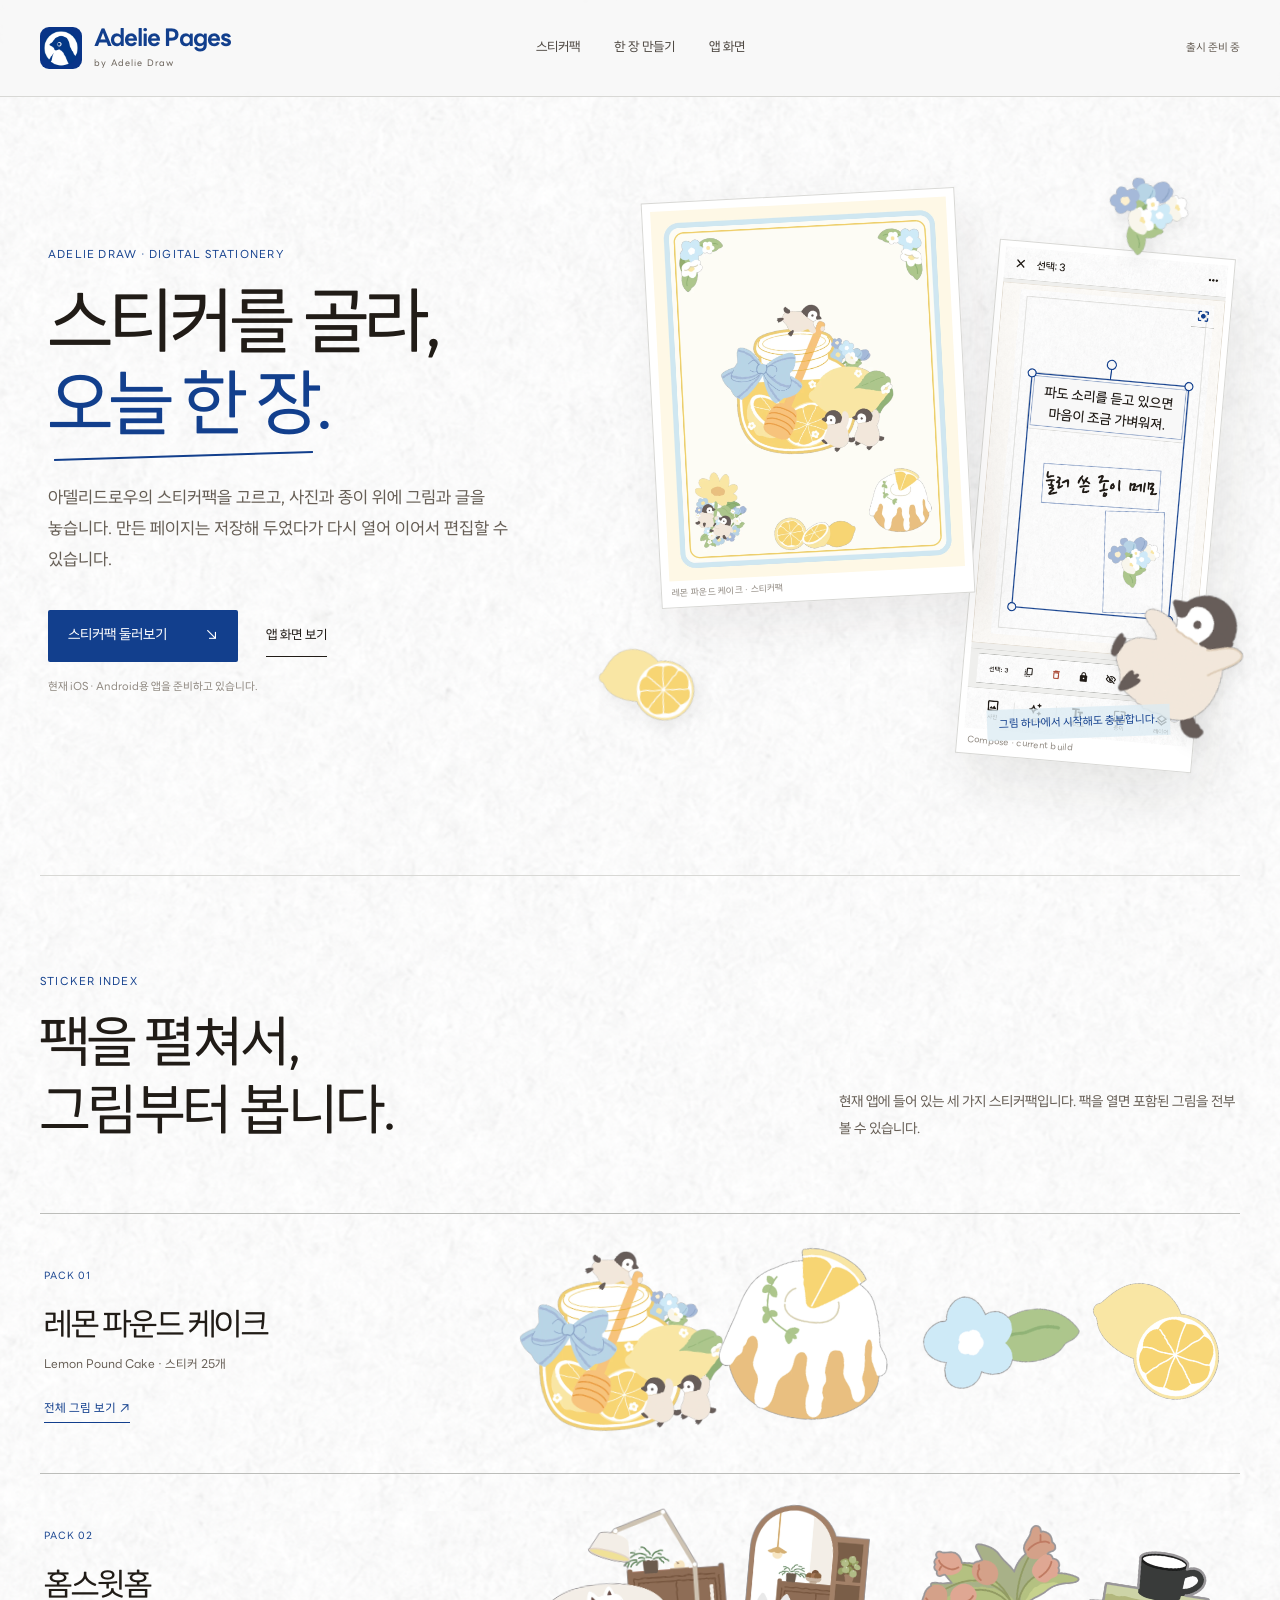
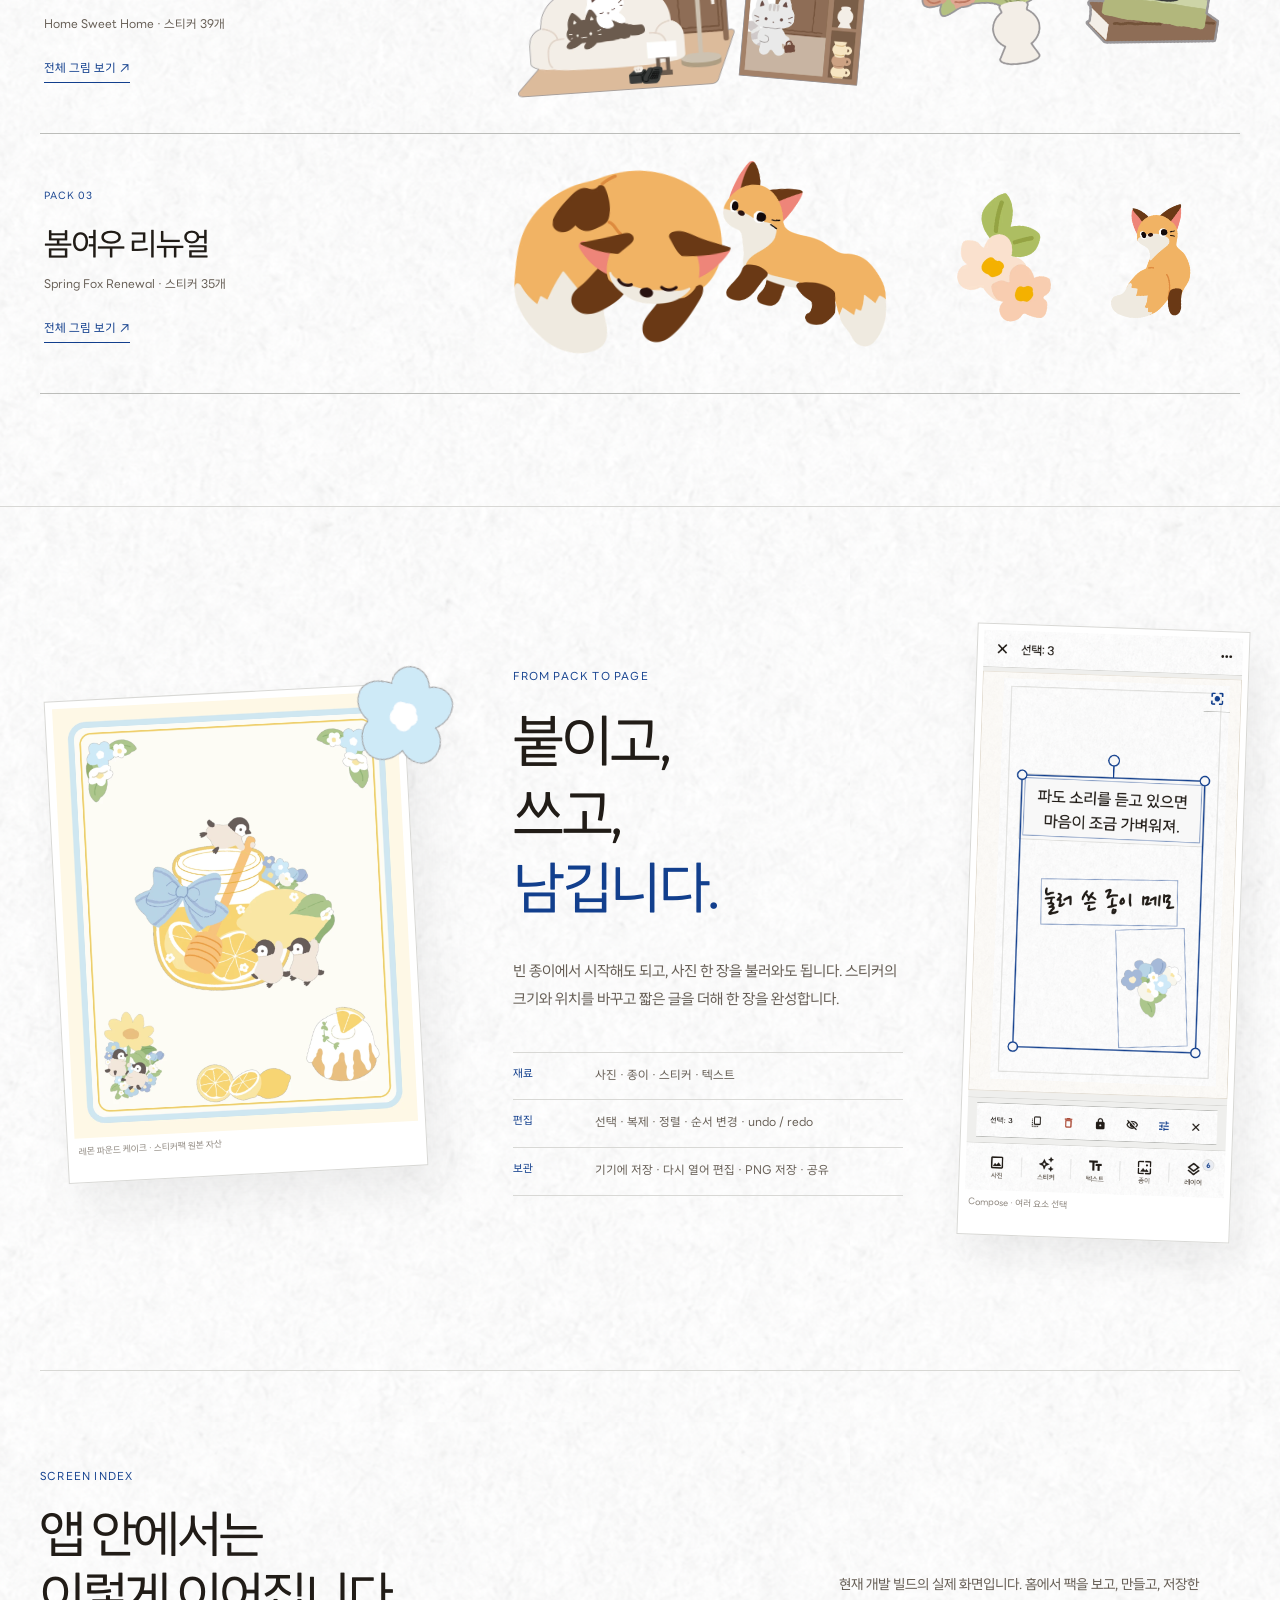
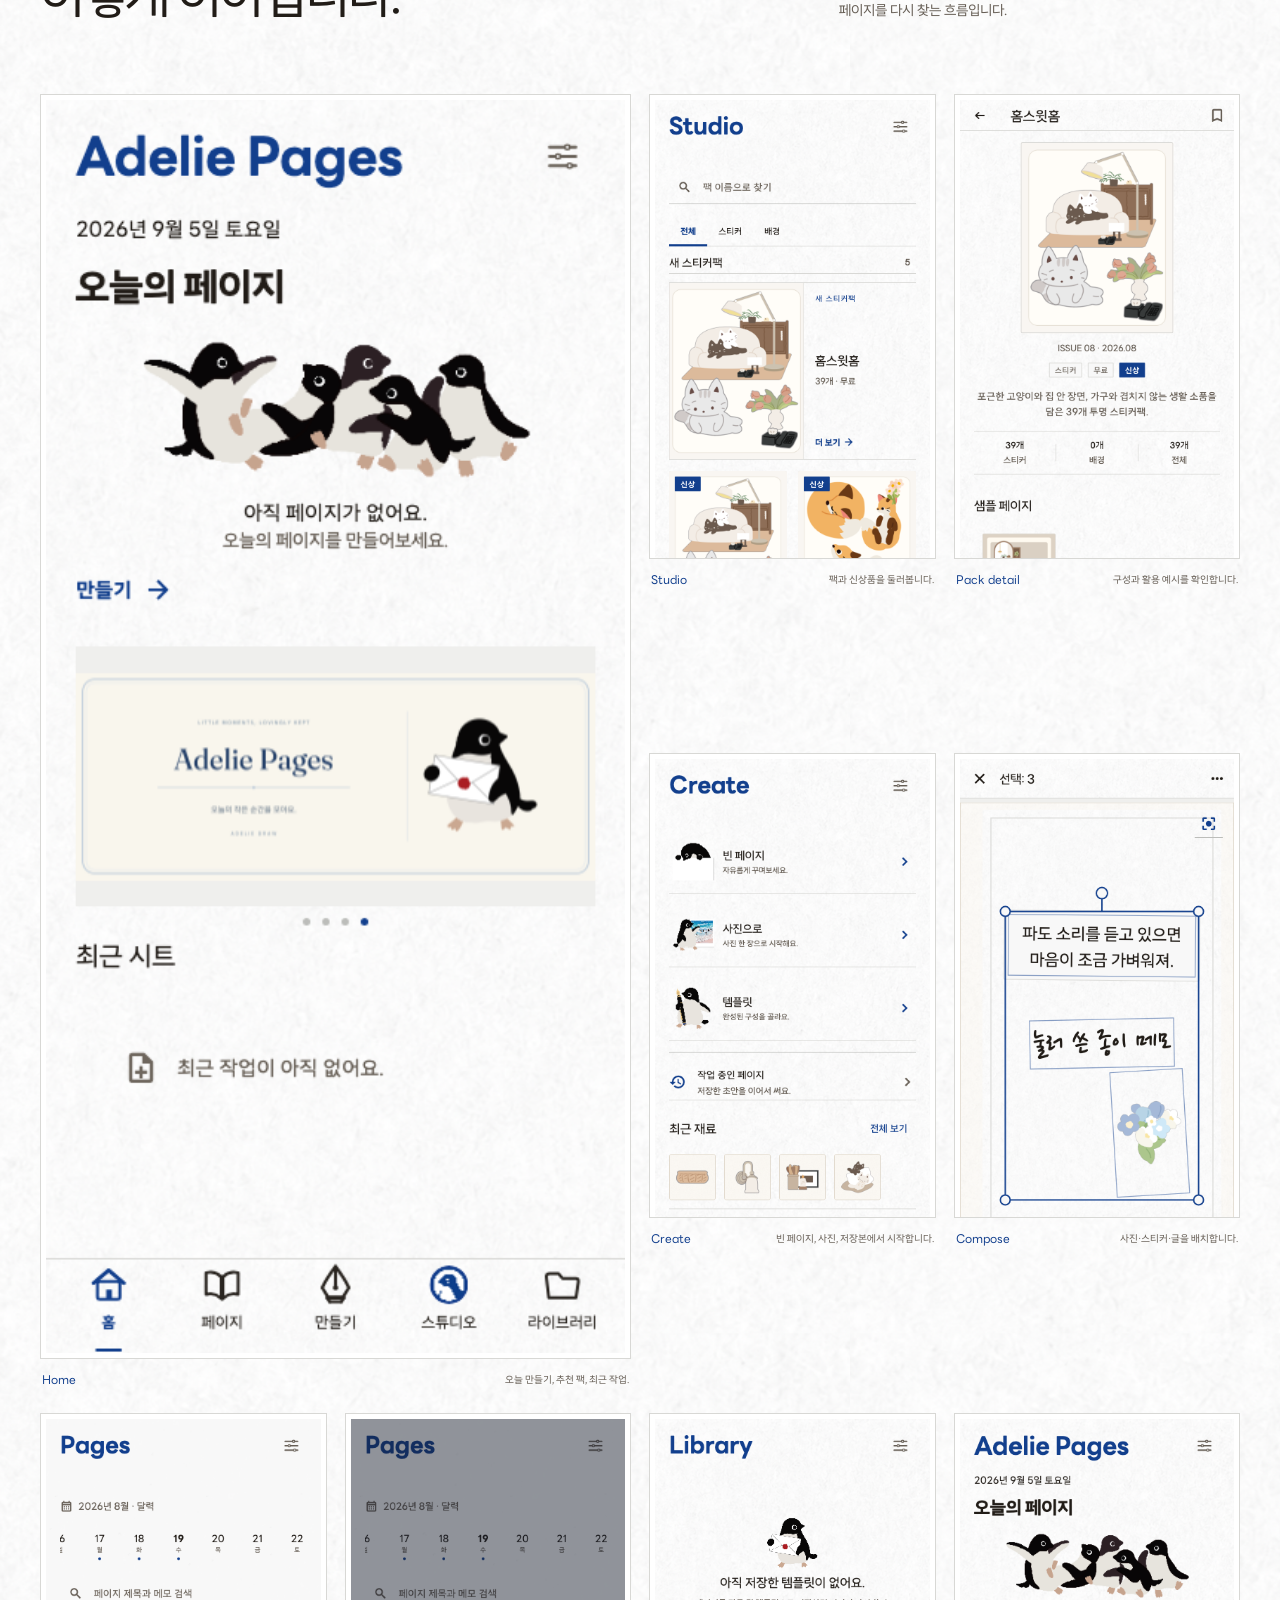
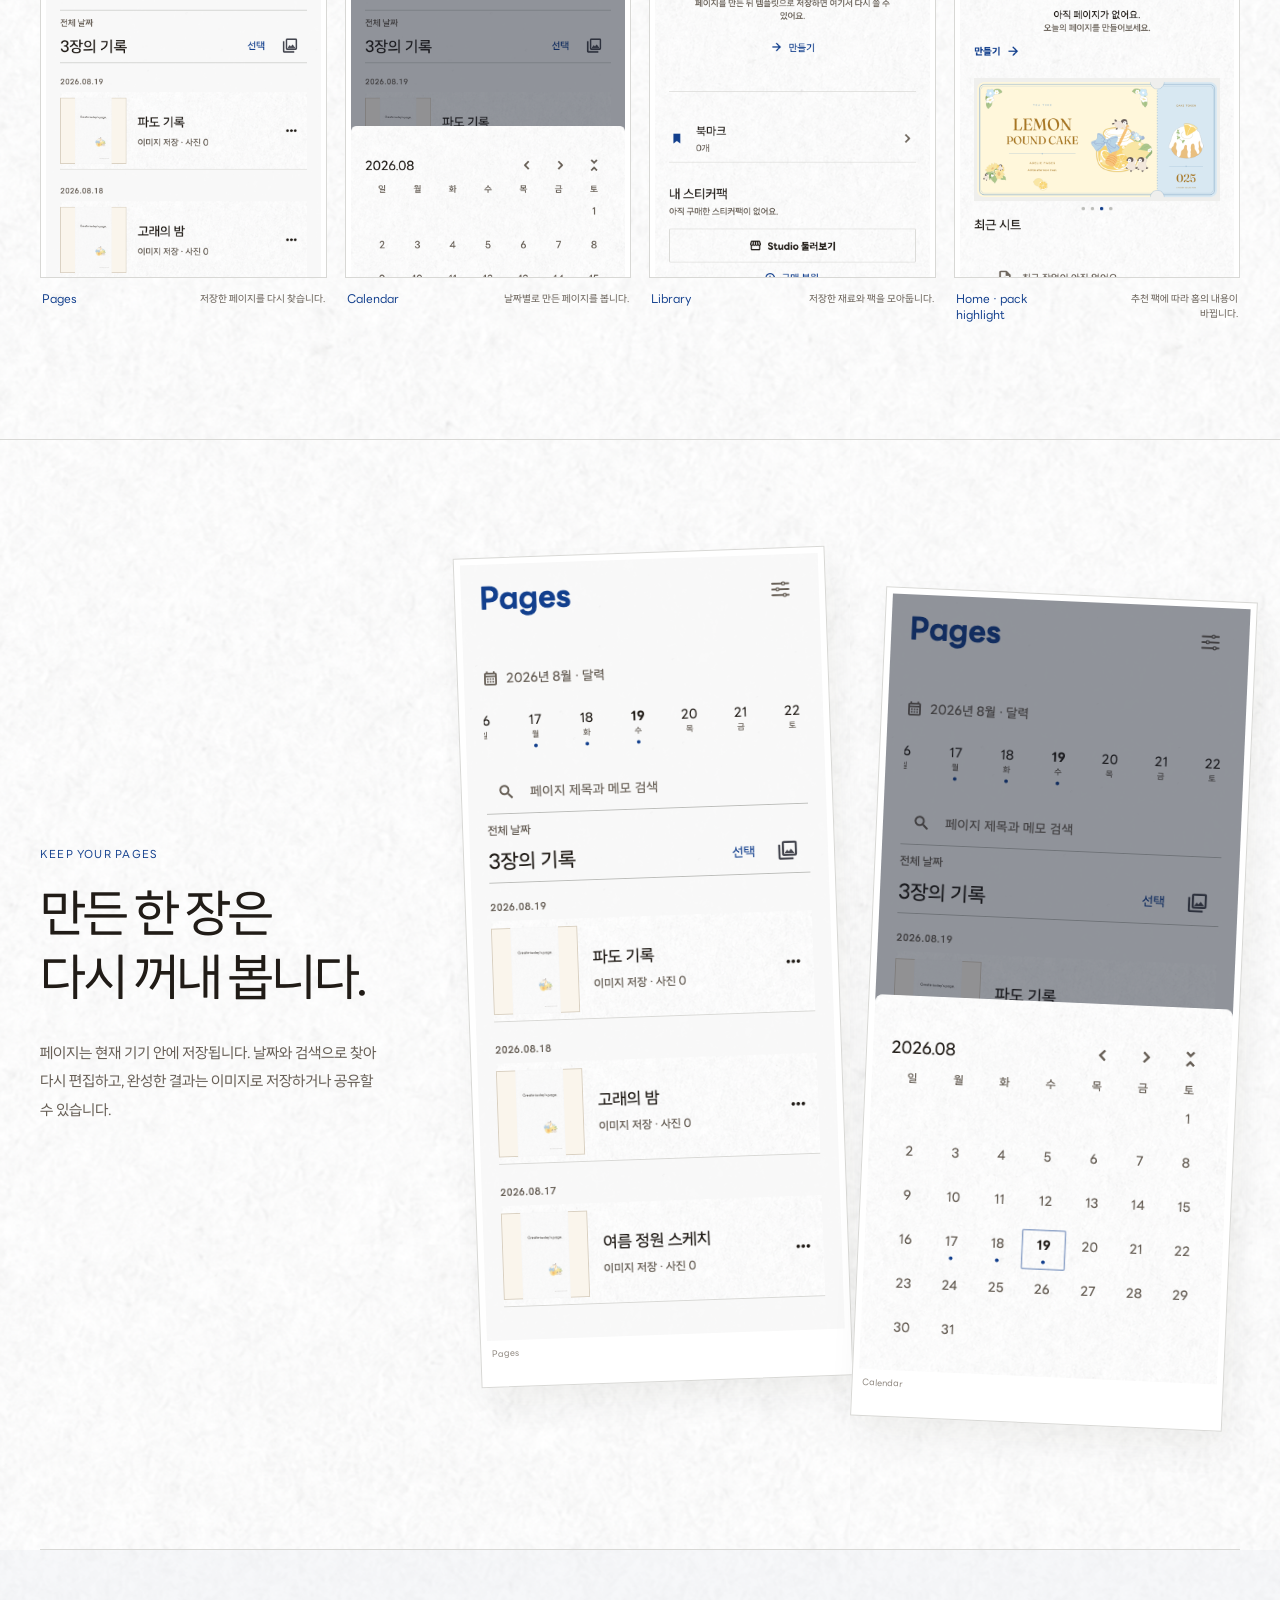
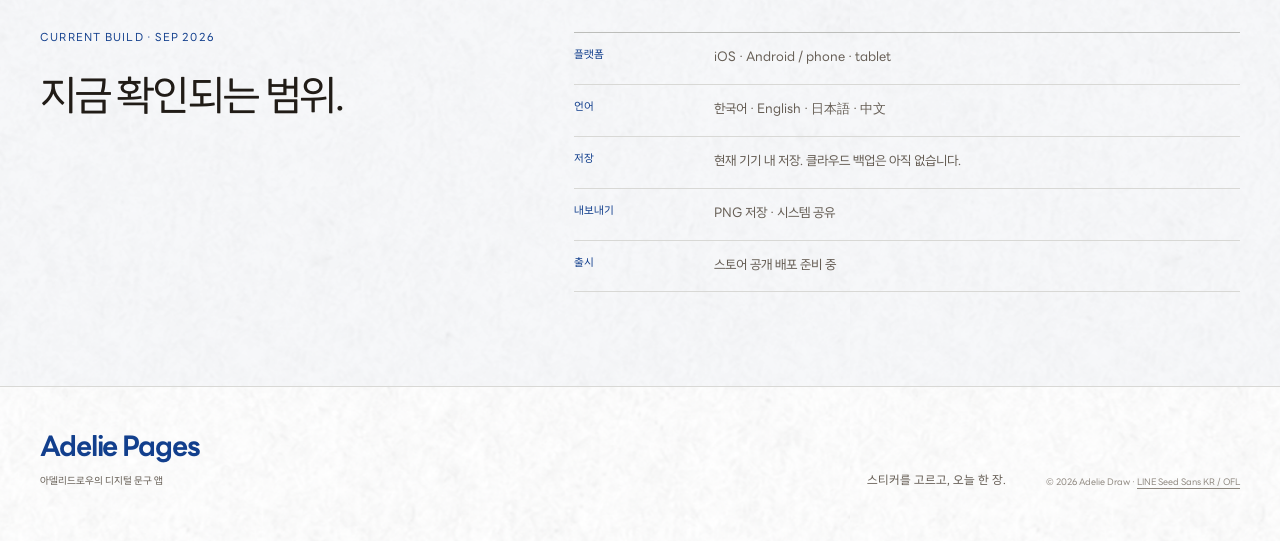
==== commit 418e1ea0: "Use original lemon pack artwork" ====
--- a/index.html
+++ b/index.html
@@ -44,10 +44,10 @@
         <p class="hero-note">현재 iOS · Android용 앱을 준비하고 있습니다.</p>
       </div>
 
-      <div class="hero-art" aria-label="레몬 파운드 케이크 팩으로 꾸민 페이지와 앱 편집 화면" data-reveal>
+      <div class="hero-art" aria-label="레몬 파운드 케이크 스티커팩과 앱 편집 화면" data-reveal>
         <figure class="hero-page">
-          <img src="./assets/img/editorial/lemon-page.png" alt="레몬 케이크와 펭귄 메모를 조합한 오늘의 작은 간식 페이지">
-          <figcaption>레몬 파운드 케이크 · 활용 예시</figcaption>
+          <img src="./assets/img/packs/lemon-pound-cake.webp" alt="레몬 파운드 케이크 스티커팩 디자인">
+          <figcaption>레몬 파운드 케이크 · 스티커팩</figcaption>
         </figure>
         <figure class="hero-compose">
           <img src="./assets/img/screens/compose.png" alt="Adelie Pages 편집 화면">
@@ -122,8 +122,8 @@
     <section class="make-section wrap" id="make">
       <div class="make-visual" data-reveal>
         <figure class="make-page">
-          <img src="./assets/img/editorial/lemon-page.png" alt="오늘의 작은 간식 활용 예시">
-          <figcaption>실제 팩의 그림으로 만든 활용 예시</figcaption>
+          <img src="./assets/img/packs/lemon-pound-cake.webp" alt="레몬 파운드 케이크 스티커팩 디자인">
+          <figcaption>레몬 파운드 케이크 · 스티커팩 원본 자산</figcaption>
         </figure>
         <img class="make-flower" src="./assets/catalog/lemon/blue_flower_single-preview.webp" alt="">
       </div>
--- a/style.css
+++ b/style.css
@@ -157,6 +157,17 @@
   .screen-item{grid-column:span 4}.screen-item.feature{grid-column:span 6}.keep-section{gap:45px}
 }
 
+/* Foldables / short tablet viewports: keep the hero CTA above the fold. */
+@media(min-width:721px) and (max-width:1060px) and (max-height:700px){
+  .header-inner{height:82px}
+  .hero{min-height:calc(100svh - 82px);padding:36px 0 42px;gap:28px}
+  .hero h1{font-size:50px;line-height:1.08}
+  .lede{margin-top:24px;font-size:15px;line-height:1.65}
+  .hero-actions{margin-top:24px;gap:20px}
+  .hero-note{margin-top:13px}
+  .hero-art{height:min(440px,calc(100svh - 150px))}
+}
+
 @media(max-width:720px){
   :root{--wrap:calc(100vw - 40px)}
   html{scroll-padding-top:70px}
@@ -177,6 +188,12 @@
   .brand{font-size:19px}.brand img{width:34px;height:34px}.release{max-width:64px;text-align:right;line-height:1.3}
   .hero h1{font-size:42px}.hero-art{height:470px}.hero-page{width:66%;left:5%}.hero-compose{width:44%;right:-3%}
   .section-head h2,.section-head.compact h2{font-size:36px}.make-copy h2{font-size:40px}.make-phone{width:68%}.screen-item,.screen-item.feature{min-width:78vw}
+}
+
+/* Narrow outer displays: avoid clipping the secondary header status. */
+@media(max-width:520px){
+  .header-inner{grid-template-columns:minmax(0,1fr)}
+  .release{display:none}
 }
 
 @media(prefers-reduced-motion:reduce){html{scroll-behavior:auto}*,*:before,*:after{transition:none!important;animation:none!important}[data-reveal]{opacity:1;transform:none}}
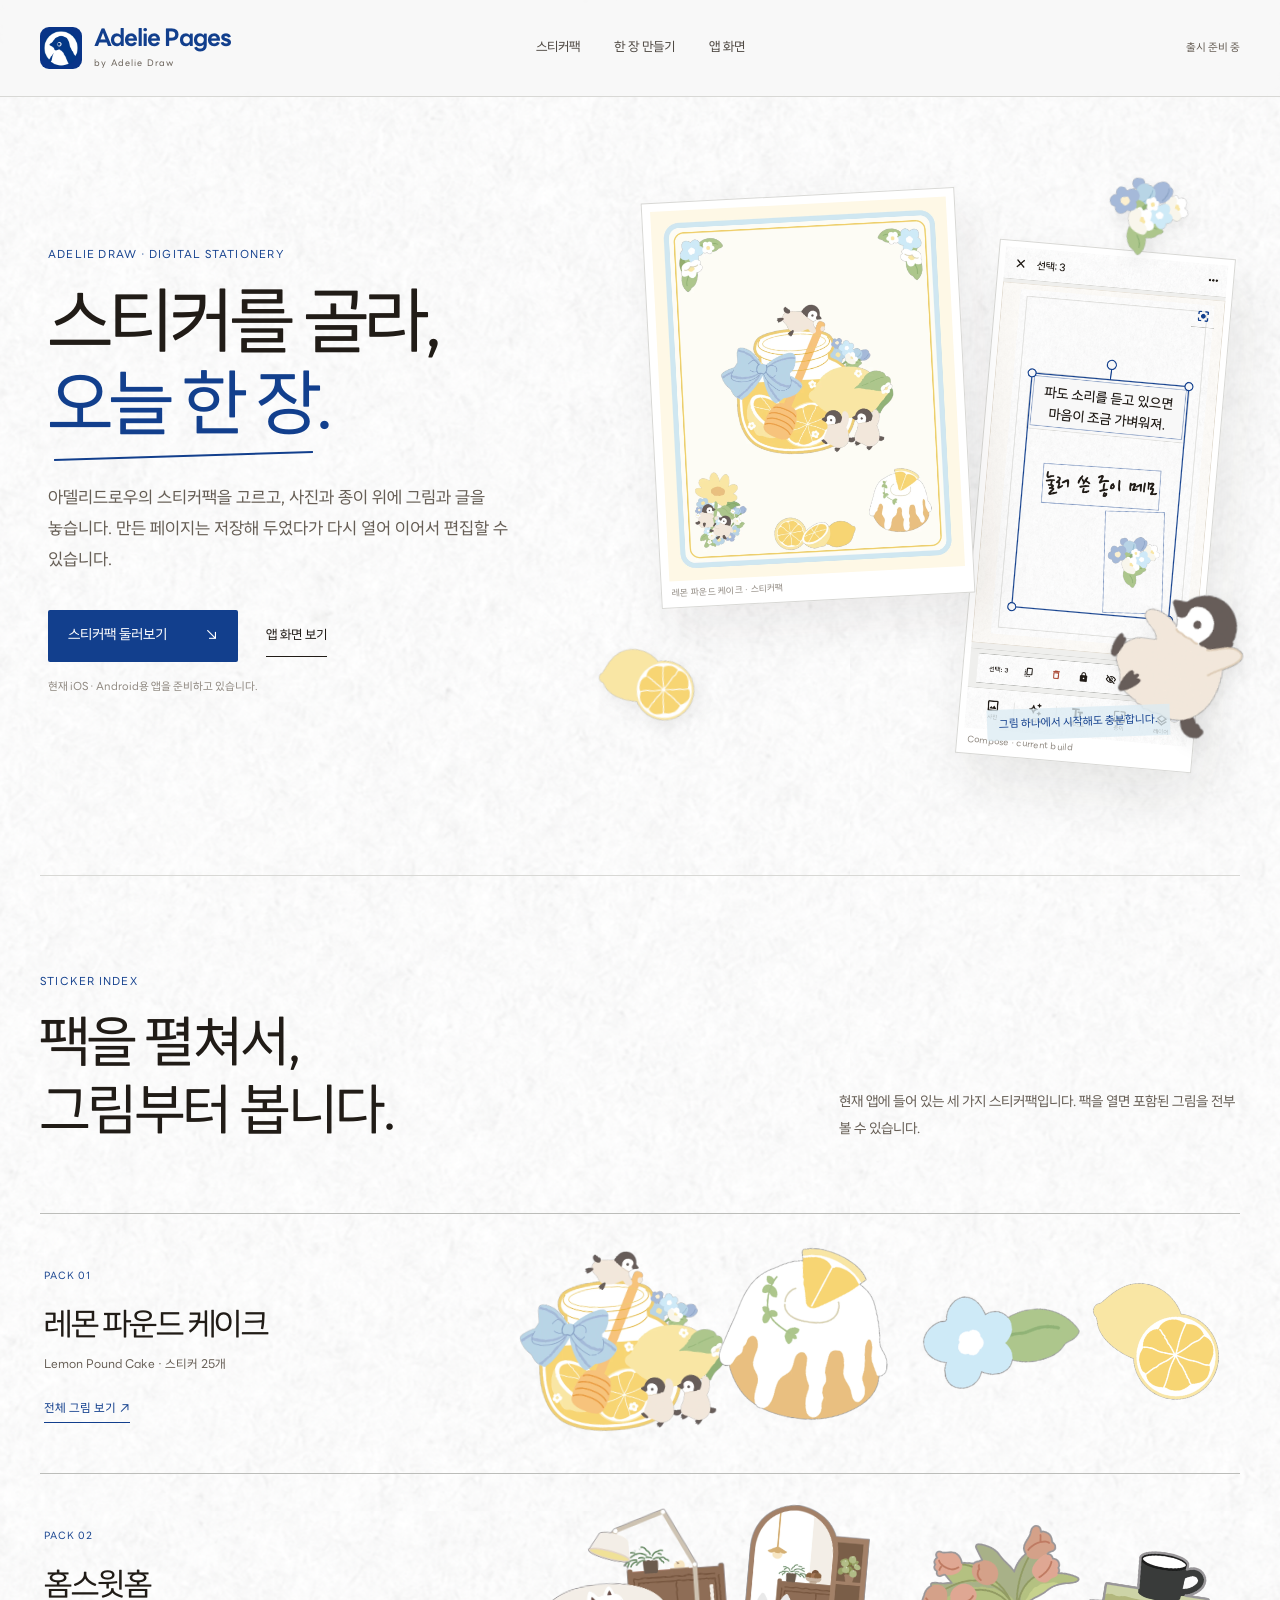
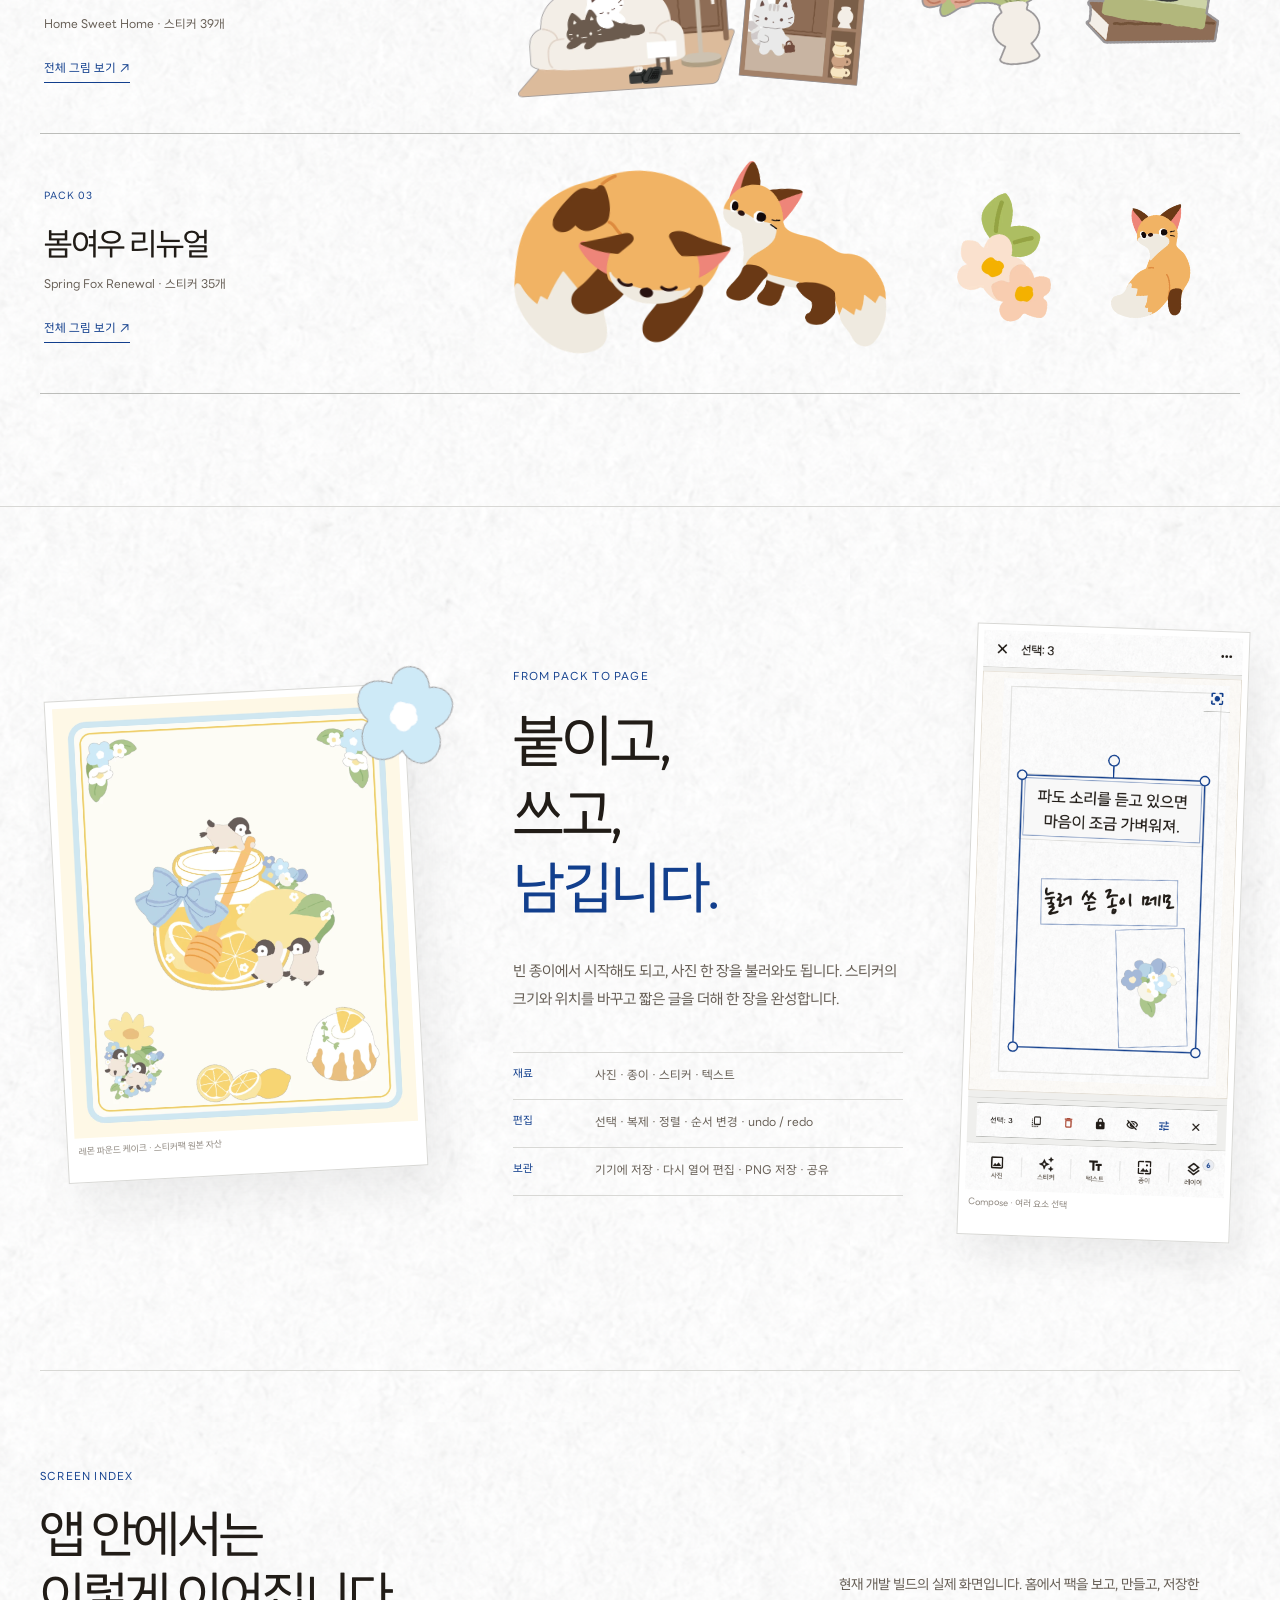
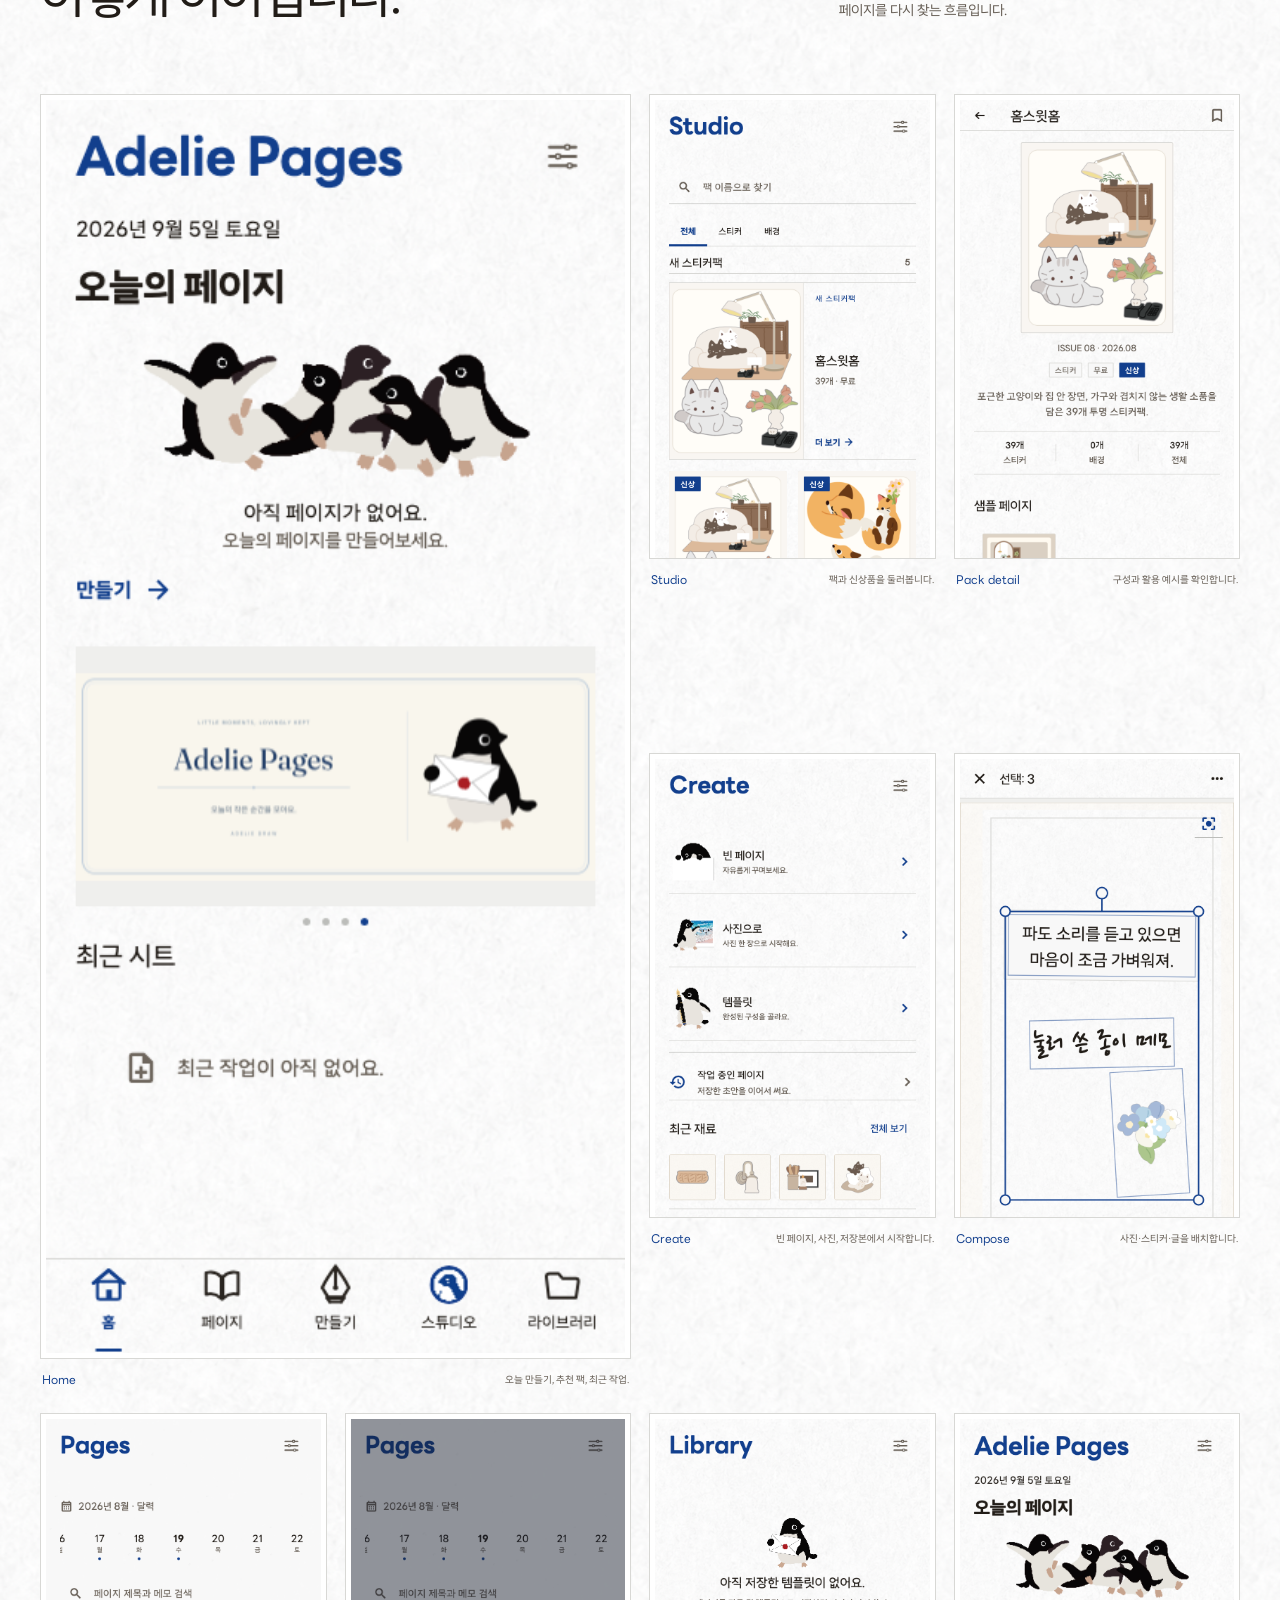
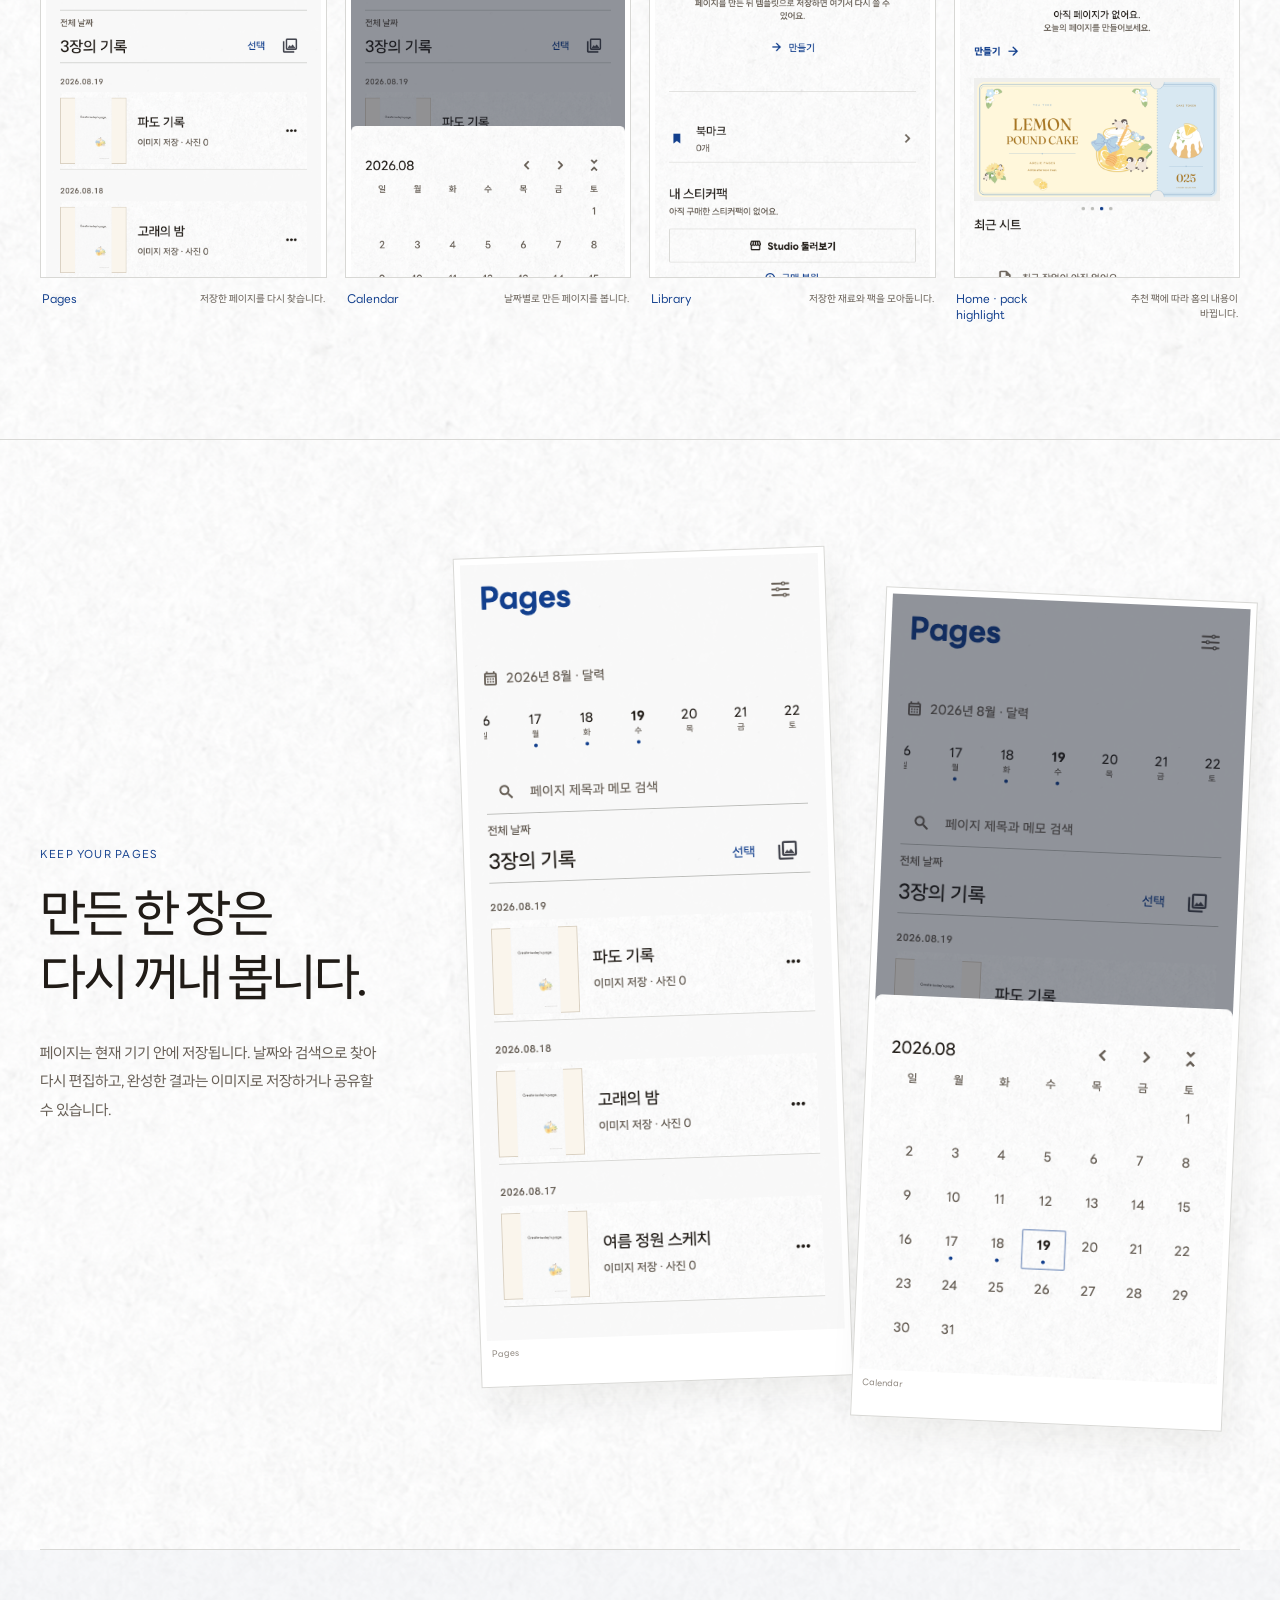
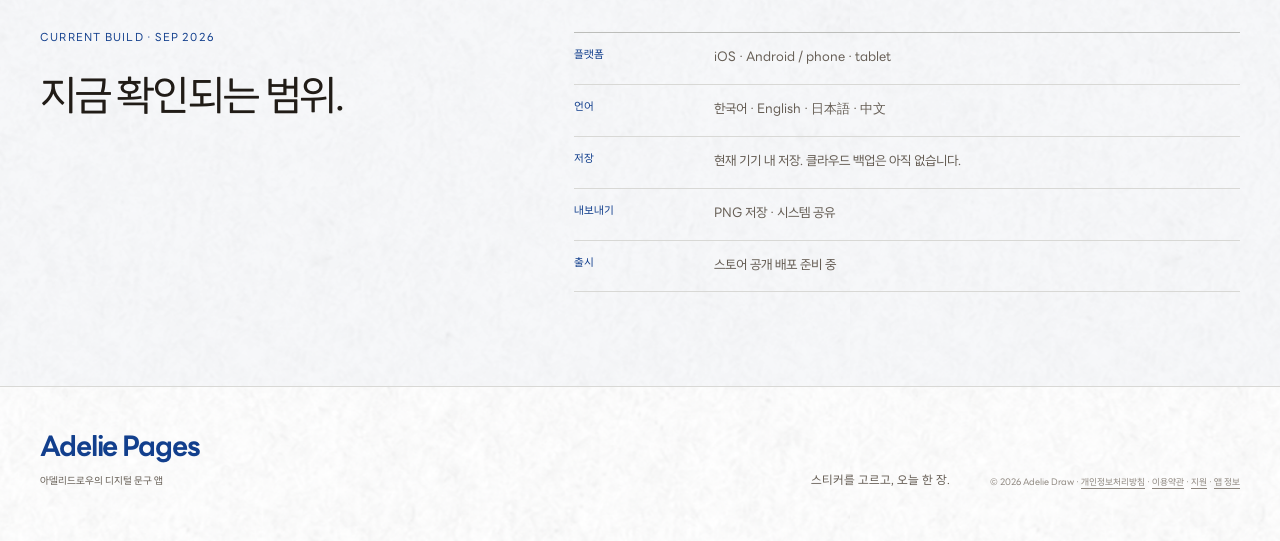
==== commit 44abcc57: "Add app store legal and support pages" ====
--- a/index.html
+++ b/index.html
@@ -229,7 +229,7 @@
     <div class="wrap footer-inner">
       <div><strong>Adelie Pages</strong><p>아델리드로우의 디지털 문구 앱</p></div>
       <p>스티커를 고르고, 오늘 한 장.</p>
-      <small>© 2026 Adelie Draw · <a href="./assets/fonts/OFL-LINESeedKR.txt">LINE Seed Sans KR / OFL</a></small>
+      <small>© 2026 Adelie Draw · <a href="./privacy/">개인정보처리방침</a> · <a href="./terms/">이용약관</a> · <a href="./support/">지원</a> · <a href="./info/">앱 정보</a></small>
     </div>
   </footer>
 
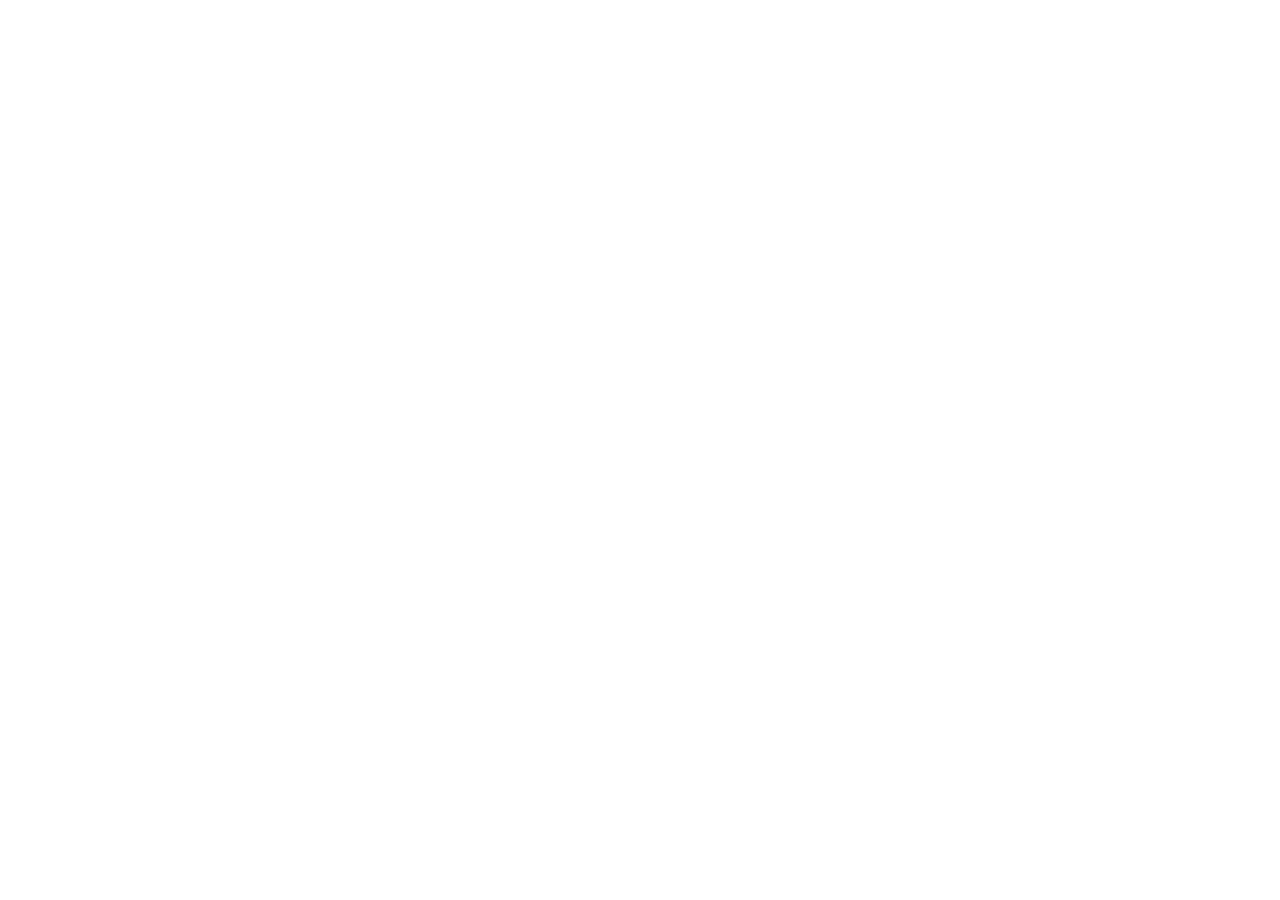
==== commit 797cd78a: "Archive Sol variant and redirect to canonical Pages" ====
--- a/index.html
+++ b/index.html
@@ -1,238 +1,8 @@
 <!doctype html>
-<html lang="ko">
-<head>
-  <meta charset="utf-8">
-  <meta name="viewport" content="width=device-width, initial-scale=1">
-  <title>Adelie Pages — 아델리드로우의 디지털 문구</title>
-  <meta name="description" content="아델리드로우의 스티커팩을 고르고, 사진과 종이 위에 그림과 글을 더해 한 장을 만드는 디지털 문구 앱 Adelie Pages.">
-  <meta name="theme-color" content="#f8f8f8">
-  <meta property="og:type" content="website">
-  <meta property="og:title" content="Adelie Pages">
-  <meta property="og:description" content="스티커를 골라, 오늘 한 장.">
-  <link rel="icon" type="image/png" href="./assets/img/brand/app-icon.png">
-  <link rel="preload" href="./assets/fonts/LINESeedKR-Rg.woff2" as="font" type="font/woff2" crossorigin>
-  <link rel="stylesheet" href="./style.css">
-</head>
-<body>
-  <a class="skip" href="#main">본문으로 건너뛰기</a>
-
-  <header class="site-header">
-    <div class="wrap header-inner">
-      <a class="brand" href="#top" aria-label="Adelie Pages 처음으로">
-        <img src="./assets/img/brand/app-icon.png" width="42" height="42" alt="">
-        <span>Adelie Pages<small>by Adelie Draw</small></span>
-      </a>
-      <nav aria-label="주요 메뉴">
-        <a href="#packs">스티커팩</a>
-        <a href="#make">한 장 만들기</a>
-        <a href="#screens">앱 화면</a>
-      </nav>
-      <span class="release">출시 준비 중</span>
-    </div>
-  </header>
-
-  <main id="main">
-    <section class="hero wrap" id="top">
-      <div class="hero-copy" data-reveal>
-        <p class="eyebrow">ADELIE DRAW · DIGITAL STATIONERY</p>
-        <h1>스티커를 골라,<br><span>오늘 한 장.</span></h1>
-        <p class="lede">아델리드로우의 스티커팩을 고르고, 사진과 종이 위에 그림과 글을 놓습니다. 만든 페이지는 저장해 두었다가 다시 열어 이어서 편집할 수 있습니다.</p>
-        <div class="hero-actions">
-          <a class="button" href="#packs">스티커팩 둘러보기 <span aria-hidden="true">↘</span></a>
-          <a class="text-link" href="#screens">앱 화면 보기</a>
-        </div>
-        <p class="hero-note">현재 iOS · Android용 앱을 준비하고 있습니다.</p>
-      </div>
-
-      <div class="hero-art" aria-label="레몬 파운드 케이크 스티커팩과 앱 편집 화면" data-reveal>
-        <figure class="hero-page">
-          <img src="./assets/img/packs/lemon-pound-cake.webp" alt="레몬 파운드 케이크 스티커팩 디자인">
-          <figcaption>레몬 파운드 케이크 · 스티커팩</figcaption>
-        </figure>
-        <figure class="hero-compose">
-          <img src="./assets/img/screens/compose.png" alt="Adelie Pages 편집 화면">
-          <figcaption>Compose · current build</figcaption>
-        </figure>
-        <img class="hero-sticker hero-sticker-a" src="./assets/catalog/lemon/resting_penguin-preview.webp" alt="">
-        <img class="hero-sticker hero-sticker-b" src="./assets/catalog/lemon/blue_flower_bouquet-preview.webp" alt="">
-        <img class="hero-sticker hero-sticker-c" src="./assets/catalog/lemon/lemon_pair-preview.webp" alt="">
-        <p class="margin-note">그림 하나에서 시작해도 충분합니다.</p>
-      </div>
-    </section>
-
-    <section class="pack-index" id="packs">
-      <div class="wrap">
-        <div class="section-head" data-reveal>
-          <div>
-            <p class="eyebrow">STICKER INDEX</p>
-            <h2>팩을 펼쳐서,<br>그림부터 봅니다.</h2>
-          </div>
-          <p>현재 앱에 들어 있는 세 가지 스티커팩입니다. 팩을 열면 포함된 그림을 전부 볼 수 있습니다.</p>
-        </div>
-
-        <div class="pack-rows">
-          <a class="pack-row" href="./pack.html#lemon" data-reveal>
-            <div class="pack-meta">
-              <span class="pack-no">PACK 01</span>
-              <h3>레몬 파운드 케이크</h3>
-              <p>Lemon Pound Cake · 스티커 25개</p>
-              <span class="pack-more">전체 그림 보기 ↗</span>
-            </div>
-            <div class="sticker-spread lemon-spread" aria-hidden="true">
-              <img src="./assets/catalog/lemon/penguin_lemon_tea_party-preview.webp" alt="">
-              <img src="./assets/catalog/lemon/lemon_pound_cake-preview.webp" alt="">
-              <img src="./assets/catalog/lemon/blue_flower_sprig-preview.webp" alt="">
-              <img src="./assets/catalog/lemon/lemon_pair-preview.webp" alt="">
-            </div>
-          </a>
-
-          <a class="pack-row" href="./pack.html#home" data-reveal>
-            <div class="pack-meta">
-              <span class="pack-no">PACK 02</span>
-              <h3>홈스윗홈</h3>
-              <p>Home Sweet Home · 스티커 39개</p>
-              <span class="pack-more">전체 그림 보기 ↗</span>
-            </div>
-            <div class="sticker-spread home-spread" aria-hidden="true">
-              <img src="./assets/catalog/home/living_room_cats_scene-preview.webp" alt="">
-              <img src="./assets/catalog/home/arched_home_cat-preview.webp" alt="">
-              <img src="./assets/catalog/home/tulip_vase-preview.webp" alt="">
-              <img src="./assets/catalog/home/coffee_books_green-preview.webp" alt="">
-            </div>
-          </a>
-
-          <a class="pack-row" href="./pack.html#fox" data-reveal>
-            <div class="pack-meta">
-              <span class="pack-no">PACK 03</span>
-              <h3>봄여우 리뉴얼</h3>
-              <p>Spring Fox Renewal · 스티커 35개</p>
-              <span class="pack-more">전체 그림 보기 ↗</span>
-            </div>
-            <div class="sticker-spread fox-spread" aria-hidden="true">
-              <img src="./assets/catalog/fox/spring_fox_pose_01-preview.webp" alt="">
-              <img src="./assets/catalog/fox/spring_fox_pose_04-preview.webp" alt="">
-              <img src="./assets/catalog/fox/spring_blossom_03-preview.webp" alt="">
-              <img src="./assets/catalog/fox/spring_fox_pose_16-preview.webp" alt="">
-            </div>
-          </a>
-        </div>
-      </div>
-    </section>
-
-    <section class="make-section wrap" id="make">
-      <div class="make-visual" data-reveal>
-        <figure class="make-page">
-          <img src="./assets/img/packs/lemon-pound-cake.webp" alt="레몬 파운드 케이크 스티커팩 디자인">
-          <figcaption>레몬 파운드 케이크 · 스티커팩 원본 자산</figcaption>
-        </figure>
-        <img class="make-flower" src="./assets/catalog/lemon/blue_flower_single-preview.webp" alt="">
-      </div>
-      <div class="make-copy" data-reveal>
-        <p class="eyebrow">FROM PACK TO PAGE</p>
-        <h2>붙이고,<br>쓰고,<br><span>남깁니다.</span></h2>
-        <p>빈 종이에서 시작해도 되고, 사진 한 장을 불러와도 됩니다. 스티커의 크기와 위치를 바꾸고 짧은 글을 더해 한 장을 완성합니다.</p>
-        <dl class="make-facts">
-          <div><dt>재료</dt><dd>사진 · 종이 · 스티커 · 텍스트</dd></div>
-          <div><dt>편집</dt><dd>선택 · 복제 · 정렬 · 순서 변경 · undo / redo</dd></div>
-          <div><dt>보관</dt><dd>기기에 저장 · 다시 열어 편집 · PNG 저장 · 공유</dd></div>
-        </dl>
-      </div>
-      <div class="make-phone" data-reveal>
-        <figure>
-          <img src="./assets/img/screens/compose.png" alt="여러 스티커를 선택해 편집하는 Compose 화면">
-          <figcaption>Compose · 여러 요소 선택</figcaption>
-        </figure>
-      </div>
-    </section>
-
-    <section class="screen-index" id="screens">
-      <div class="wrap">
-        <div class="section-head compact" data-reveal>
-          <div>
-            <p class="eyebrow">SCREEN INDEX</p>
-            <h2>앱 안에서는<br>이렇게 이어집니다.</h2>
-          </div>
-          <p>현재 개발 빌드의 실제 화면입니다. 홈에서 팩을 보고, 만들고, 저장한 페이지를 다시 찾는 흐름입니다.</p>
-        </div>
-
-        <div class="screen-grid" role="list">
-          <figure class="screen-item feature" role="listitem" data-reveal>
-            <div class="screen-frame"><img src="./assets/img/screens/home.png" alt="Home 화면"></div>
-            <figcaption><span>Home</span><p>오늘 만들기, 추천 팩, 최근 작업.</p></figcaption>
-          </figure>
-          <figure class="screen-item" role="listitem" data-reveal>
-            <div class="screen-frame"><img src="./assets/img/screens/studio.png" alt="Studio 화면"></div>
-            <figcaption><span>Studio</span><p>팩과 신상품을 둘러봅니다.</p></figcaption>
-          </figure>
-          <figure class="screen-item" role="listitem" data-reveal>
-            <div class="screen-frame"><img src="./assets/img/screens/pack-detail.png" alt="팩 상세 화면"></div>
-            <figcaption><span>Pack detail</span><p>구성과 활용 예시를 확인합니다.</p></figcaption>
-          </figure>
-          <figure class="screen-item" role="listitem" data-reveal>
-            <div class="screen-frame"><img src="./assets/img/screens/create.png" alt="Create 화면"></div>
-            <figcaption><span>Create</span><p>빈 페이지, 사진, 저장본에서 시작합니다.</p></figcaption>
-          </figure>
-          <figure class="screen-item" role="listitem" data-reveal>
-            <div class="screen-frame"><img src="./assets/img/screens/compose.png" alt="Compose 화면"></div>
-            <figcaption><span>Compose</span><p>사진·스티커·글을 배치합니다.</p></figcaption>
-          </figure>
-          <figure class="screen-item" role="listitem" data-reveal>
-            <div class="screen-frame"><img src="./assets/img/screens/pages.png" alt="Pages 화면"></div>
-            <figcaption><span>Pages</span><p>저장한 페이지를 다시 찾습니다.</p></figcaption>
-          </figure>
-          <figure class="screen-item" role="listitem" data-reveal>
-            <div class="screen-frame"><img src="./assets/img/screens/calendar.png" alt="달력 화면"></div>
-            <figcaption><span>Calendar</span><p>날짜별로 만든 페이지를 봅니다.</p></figcaption>
-          </figure>
-          <figure class="screen-item" role="listitem" data-reveal>
-            <div class="screen-frame"><img src="./assets/img/screens/library.png" alt="Library 화면"></div>
-            <figcaption><span>Library</span><p>저장한 재료와 팩을 모아둡니다.</p></figcaption>
-          </figure>
-          <figure class="screen-item" role="listitem" data-reveal>
-            <div class="screen-frame"><img src="./assets/img/screens/home-lemon.png" alt="레몬 팩이 표시된 Home 화면"></div>
-            <figcaption><span>Home · pack highlight</span><p>추천 팩에 따라 홈의 내용이 바뀝니다.</p></figcaption>
-          </figure>
-        </div>
-      </div>
-    </section>
-
-    <section class="keep-section wrap">
-      <div class="keep-copy" data-reveal>
-        <p class="eyebrow">KEEP YOUR PAGES</p>
-        <h2>만든 한 장은<br>다시 꺼내 봅니다.</h2>
-        <p>페이지는 현재 기기 안에 저장됩니다. 날짜와 검색으로 찾아 다시 편집하고, 완성한 결과는 이미지로 저장하거나 공유할 수 있습니다.</p>
-      </div>
-      <div class="keep-visual" data-reveal>
-        <figure><img src="./assets/img/screens/pages.png" alt="Pages 화면"><figcaption>Pages</figcaption></figure>
-        <figure><img src="./assets/img/screens/calendar.png" alt="달력 화면"><figcaption>Calendar</figcaption></figure>
-      </div>
-    </section>
-
-    <section class="facts-section">
-      <div class="wrap facts-grid">
-        <div data-reveal>
-          <p class="eyebrow">CURRENT BUILD · SEP 2026</p>
-          <h2>지금 확인되는 범위.</h2>
-        </div>
-        <dl data-reveal>
-          <div><dt>플랫폼</dt><dd>iOS · Android / phone · tablet</dd></div>
-          <div><dt>언어</dt><dd>한국어 · English · 日本語 · 中文</dd></div>
-          <div><dt>저장</dt><dd>현재 기기 내 저장. 클라우드 백업은 아직 없습니다.</dd></div>
-          <div><dt>내보내기</dt><dd>PNG 저장 · 시스템 공유</dd></div>
-          <div><dt>출시</dt><dd>스토어 공개 배포 준비 중</dd></div>
-        </dl>
-      </div>
-    </section>
-  </main>
-
-  <footer class="site-footer">
-    <div class="wrap footer-inner">
-      <div><strong>Adelie Pages</strong><p>아델리드로우의 디지털 문구 앱</p></div>
-      <p>스티커를 고르고, 오늘 한 장.</p>
-      <small>© 2026 Adelie Draw · <a href="./privacy/">개인정보처리방침</a> · <a href="./terms/">이용약관</a> · <a href="./support/">지원</a> · <a href="./info/">앱 정보</a></small>
-    </div>
-  </footer>
-
-  <script src="./app.js" defer></script>
-</body>
-</html>
+<html lang="ko"><head>
+<meta charset="utf-8"><meta name="viewport" content="width=device-width,initial-scale=1">
+<meta http-equiv="refresh" content="0; url=https://app.adeliedraw.com/pages/">
+<link rel="canonical" href="https://app.adeliedraw.com/pages/">
+<title>Adelie Pages</title>
+<script>location.replace('https://app.adeliedraw.com/pages/' + location.search + location.hash)</script>
+</head><body><p><a href="https://app.adeliedraw.com/pages/">Adelie Pages로 이동</a></p></body></html>
